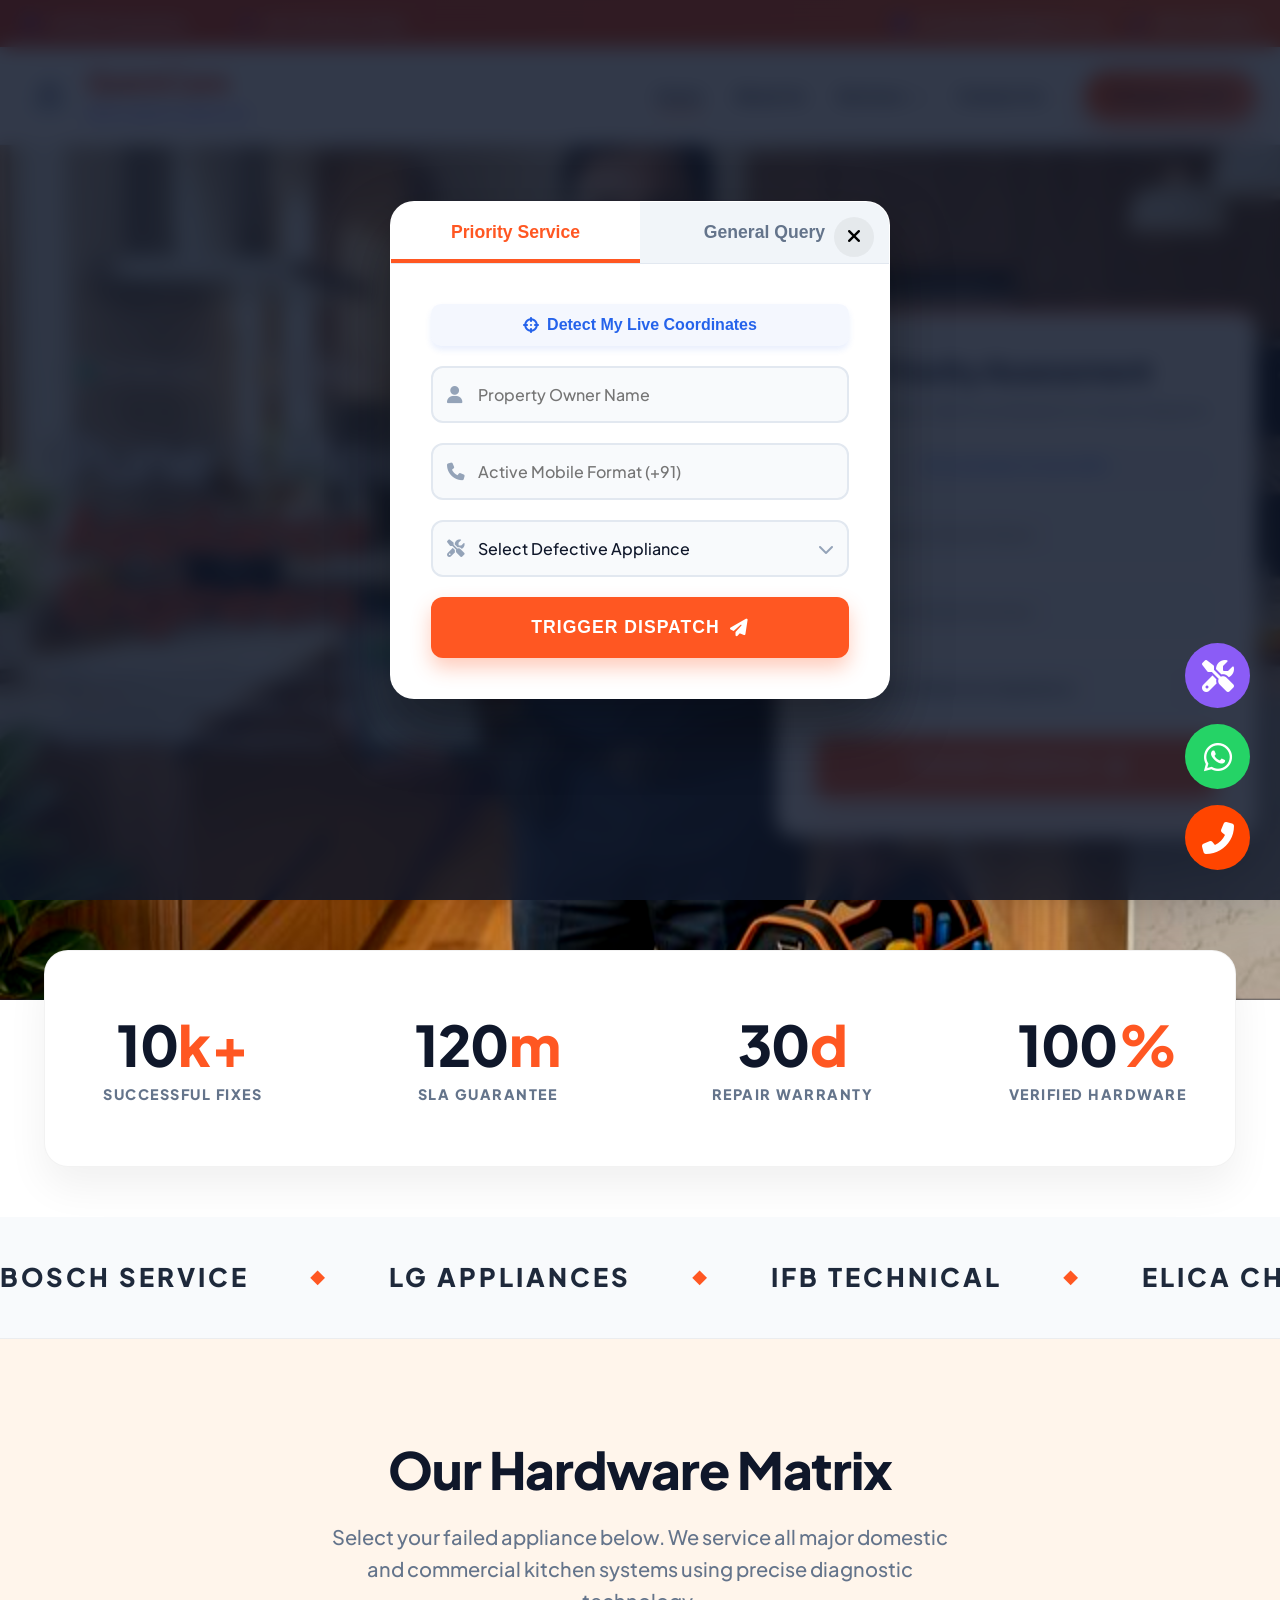
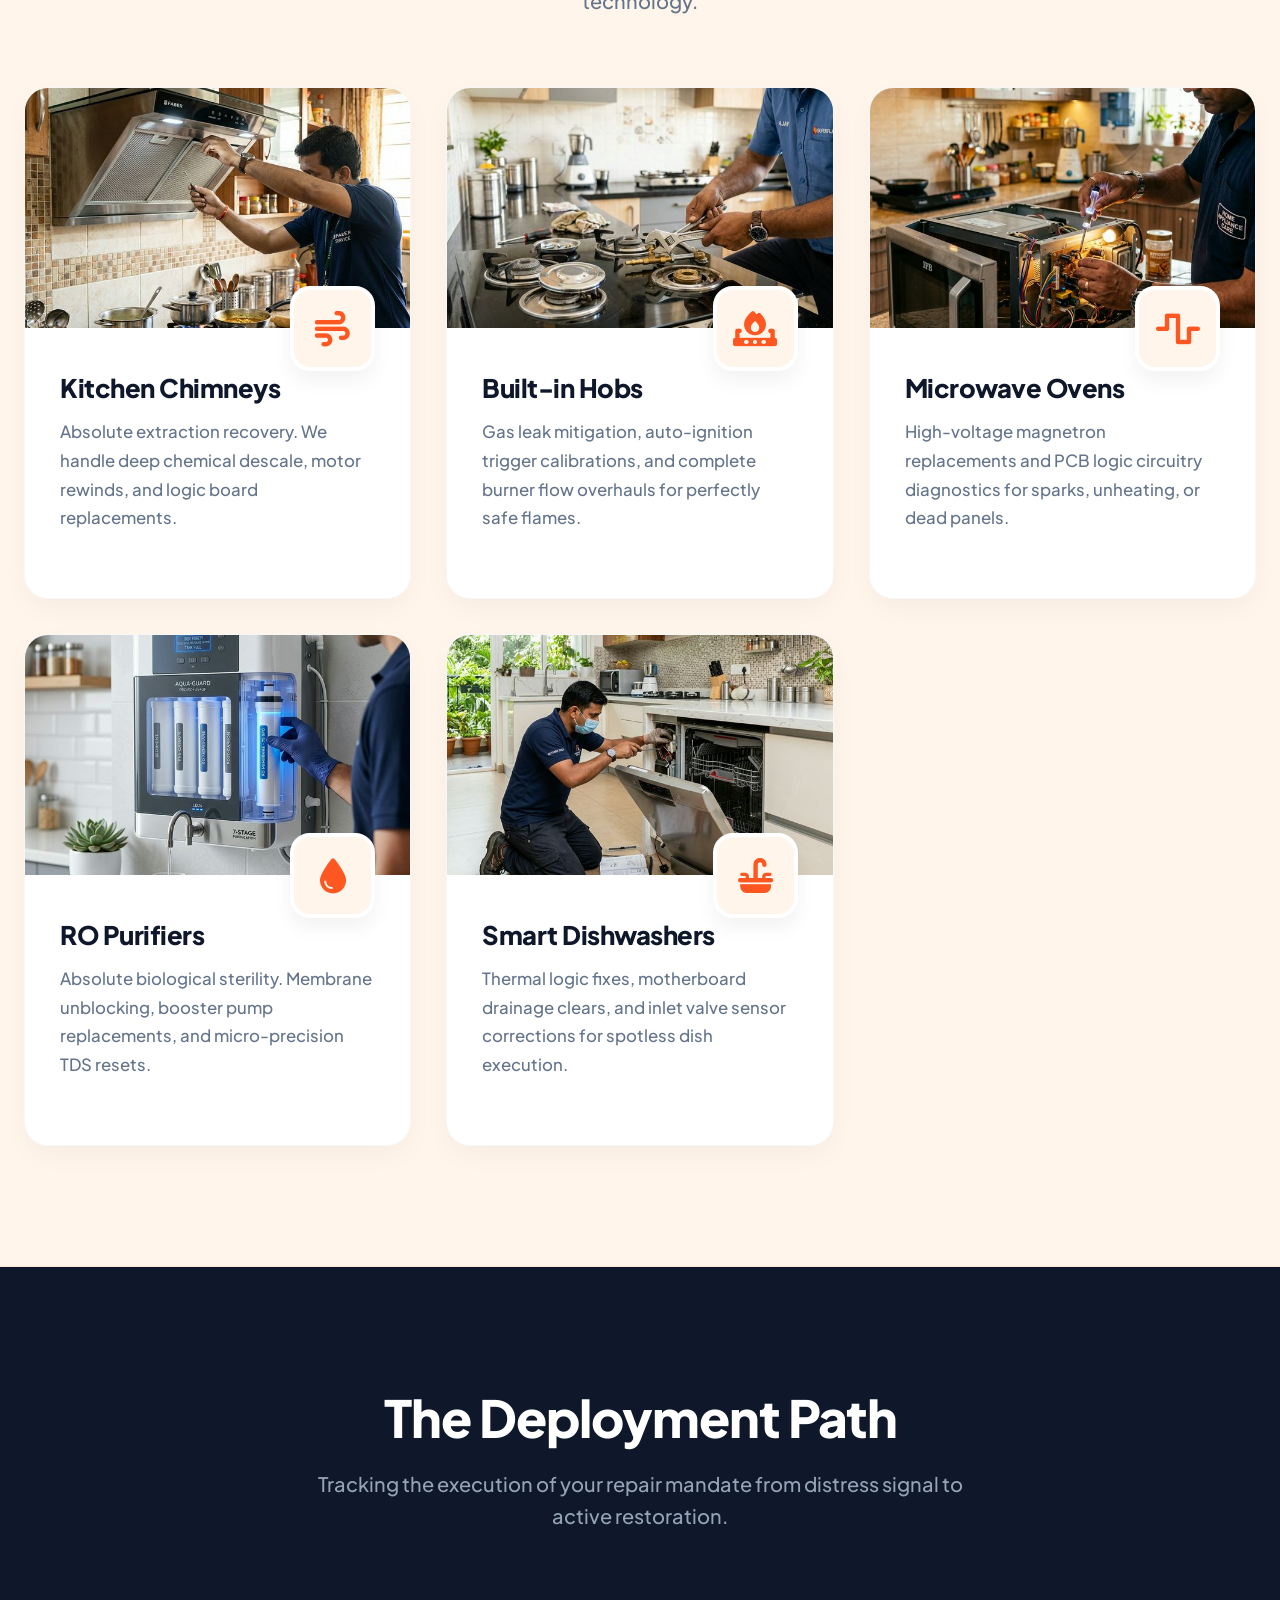
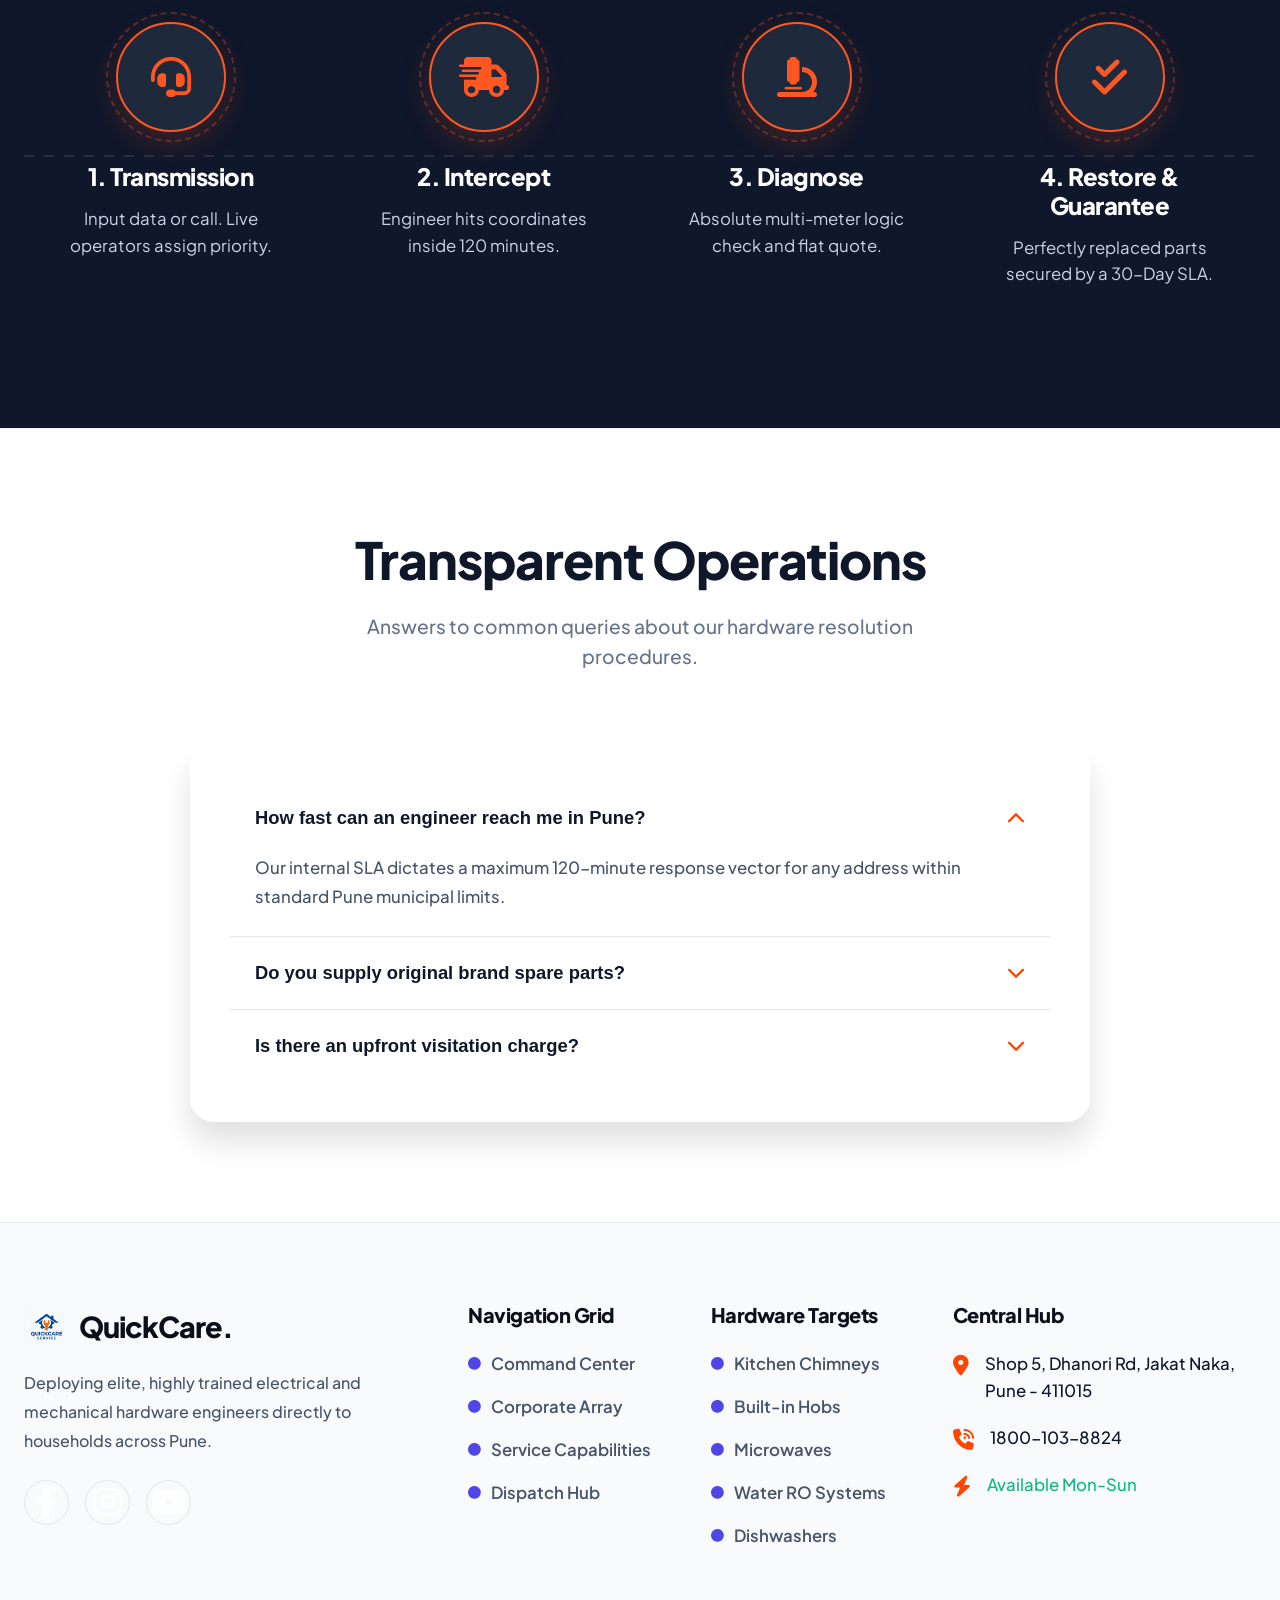
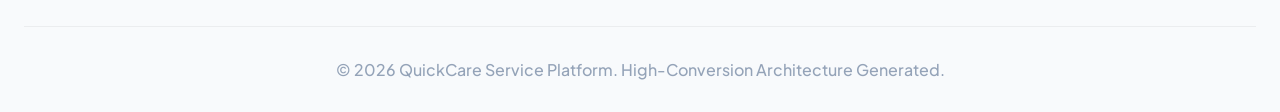
==== index.html @ afbf4390 "index updated cards" ====
<!DOCTYPE html>
<html lang="en">
<head>
    <meta charset="UTF-8">
    <meta name="viewport" content="width=device-width, initial-scale=1.0">
    <title>QuickCare Service | Elite Appliance Repair</title>
    
    <link href="https://cdnjs.cloudflare.com/ajax/libs/font-awesome/6.4.0/css/all.min.css" rel="stylesheet">
    <link href="https://unpkg.com/aos@2.3.1/dist/aos.css" rel="stylesheet">
    <link rel="stylesheet" href="https://cdn.jsdelivr.net/npm/swiper@11/swiper-bundle.min.css" />
    <link rel="stylesheet" href="style.css">
    
    <style>
        /* Extreme Pro Interactive Alternating Theme */
        :root { 
            --c-brand: #ff5722; 
            --c-brand-dark: #e64a19;
            --c-slate-900: #0f172a;
            --c-slate-800: #1e293b;
            --c-slate-100: #f1f5f9;
            --c-slate-50: #f8fafc;
            --c-warm-bg: #fff5eb; /* Peach/warm alternate background */
            --shadow-float: 0 25px 50px -12px rgba(0,0,0,0.15);
            --shadow-card: 0 10px 30px -5px rgba(0,0,0,0.05);
        }
        
        body { background: #FFF; color: var(--c-slate-800); overflow-x: hidden; }
        
        /* Modal Popup Styles */
        .modal-overlay { position: fixed; inset: 0; background: rgba(15, 23, 42, 0.85); backdrop-filter: blur(10px); z-index: 9999; display: flex; align-items: center; justify-content: center; opacity: 0; visibility: hidden; transition: 0.4s; }
        .modal-overlay.active { opacity: 1; visibility: visible; }
        .modal-box { background: #FFF; width: 90%; max-width: 500px; border-radius: 24px; position: relative; overflow: hidden; transform: translateY(40px) scale(0.95); transition: 0.4s cubic-bezier(0.16,1,0.3,1); box-shadow: 0 30px 60px rgba(0,0,0,0.4); border: 1px solid rgba(255,255,255,0.2); }
        .modal-overlay.active .modal-box { transform: translateY(0) scale(1); }
        .modal-close { position: absolute; top: 15px; right: 15px; background: rgba(0,0,0,0.05); border: none; width: 40px; height: 40px; border-radius: 50%; font-size: 1.2rem; cursor: pointer; transition: 0.3s; z-index: 10; }
        .modal-close:hover { background: #ef4444; color: #FFF; }
        .modal-tabs { display: flex; background: var(--c-slate-100); }
        .modal-tab { flex: 1; padding: 20px; text-align: center; border: none; background: transparent; font-weight: 800; color: #64748b; cursor: pointer; transition: 0.3s; }
        .modal-tab.active { background: #FFF; color: var(--c-brand); box-shadow: 0 -4px 0 var(--c-brand) inset; }
        .modal-body { padding: 40px; }
        .modal-panel { display: none; }
        .modal-panel.active { display: block; animation: fadeIn 0.4s; }
        @keyframes fadeIn { from { opacity: 0; transform:translateY(10px); } to { opacity: 1; transform:translateY(0); } }

        /* ADVANCED SPLIT HERO SLIDER */
        .hero-split-fullscreen { position: relative; height: 95vh; min-height: 750px; background: var(--c-slate-900); overflow: hidden; display: flex; align-items: center; }
        .hero-creative-swiper { position: absolute; inset: 0; width: 100%; height: 100%; z-index: 1; }
        
        /* Swiper Creative Overlay */
        .slide-bg { position: absolute; inset: 0; width: 100%; height: 100%; background-size: cover; background-position: center; filter: brightness(0.9) contrast(1.1); }
        .hero-creative-swiper::after { display: none; } /* Removed complete black layer gradient */
        
        /* Slide Content Container */
        .hero-slide-inner { position: absolute; top: 0; left: 0; right: 0; margin: 0 auto; padding: 0 20px; max-width: 1200px; width: 100%; height: 100%; z-index: 3; display: flex; align-items: center; }
        .slide-text-box { width: 50%; max-width: 650px; padding-right: 50px; }
        @media(max-width: 900px) { .slide-text-box { width: 100%; padding-right: 0; text-align: center; margin-bottom: 300px; } }
        
        .hero-badges { display: flex; flex-wrap: wrap; gap: 16px; margin-bottom: 30px; }
        @media(max-width: 900px) { .hero-badges { justify-content: center; } }
        .hero-badge { background: rgba(255,255,255,0.1); backdrop-filter: blur(10px); border: 1px solid rgba(255,255,255,0.2); padding: 8px 18px; border-radius: 30px; color: #FFF; font-weight: 700; font-size:0.9rem; display: flex; align-items: center; gap: 8px; }
        .hero-badge i { color: #10b981; }

        .slide-text-box h1 { font-size: clamp(3.2rem, 5vw, 4.8rem); color: #FFF; margin-bottom: 24px; line-height: 1.1; font-weight: 900; letter-spacing: -1px; text-shadow: 2px 2px 8px rgba(0,0,0,0.9), -1px -1px 8px rgba(0,0,0,0.6); }
        .slide-text-box h1 span { color: var(--c-brand); display: block; }
        .slide-text-box p { font-size: 1.25rem; color: #FFF; margin-bottom: 40px; line-height: 1.6; max-width: 550px; font-weight: 600; text-shadow: 1px 1px 5px rgba(0,0,0,0.9); }

        /* Swiper Navigation Customization */
        .swiper-button-next, .swiper-button-prev { color: #FFF !important; background: rgba(255,255,255,0.1); backdrop-filter: blur(5px); width: 60px !important; height: 60px !important; border-radius: 50%; border: 1px solid rgba(255,255,255,0.2); transition: 0.3s; }
        .swiper-button-next:hover, .swiper-button-prev:hover { background: var(--c-brand); transform: scale(1.1); }
        .swiper-button-next::after, .swiper-button-prev::after { font-size: 1.5rem !important; }
        .swiper-pagination-bullet { background: #FFF !important; opacity: 0.5; width: 12px; height: 12px; transition: 0.3s; }
        .swiper-pagination-bullet-active { opacity: 1; background: var(--c-brand) !important; width: 30px; border-radius: 6px; }

        /* Static Hero Form (Overlays the slider on the right) */
        .hero-static-layer { position: absolute; inset: 0; z-index: 10; pointer-events: none; display: flex; align-items: center; justify-content: flex-end; }
        .hero-form-col { width: 45%; max-width: 480px; pointer-events: auto; }
        @media(max-width: 900px) { .hero-static-layer { justify-content: center; align-items: flex-end; padding-bottom: 40px; } .hero-form-col { width: 90%; } }
        
        .hero-form-card { background: #FFF; padding: 40px; border-radius: 20px; box-shadow: 0 40px 80px rgba(0,0,0,0.5); border-top: 5px solid var(--c-brand); position: relative; }
        .hero-form-card h3 { font-size: 1.8rem; margin-bottom: 10px; text-align: center; color: var(--c-slate-900); font-weight: 900; }
        .hero-form-card p { text-align: center; color: #64748b; margin-bottom: 24px; font-weight: 600; font-size:0.95rem; }
        .form-group { margin-bottom: 20px; position: relative; }
        .form-icon { position: absolute; left: 16px; top: 50%; transform: translateY(-50%); color: #94a3b8; font-size: 1.1rem; }
        .form-control { width: 100%; padding: 16px 16px 16px 45px; border: 2px solid #e2e8f0; border-radius: 12px; font-family: inherit; font-size: 1rem; background: var(--c-slate-50); transition: 0.3s; font-weight: 500; color: var(--c-slate-900); }
        .form-control:focus { outline: none; border-color: var(--c-brand); background: #FFF; box-shadow: 0 0 0 4px rgba(255, 87, 34, 0.1); }
        
        .btn-massive { width: 100%; padding: 20px; font-size: 1.1rem; font-weight: 800; text-transform: uppercase; letter-spacing: 1px; border-radius: 12px; background: var(--c-brand); color: #FFF; border: none; cursor: pointer; transition: 0.3s; margin-top: 10px; display: flex; align-items: center; justify-content: center; gap: 10px; box-shadow: 0 10px 20px rgba(255,87,34,0.3); position:relative; overflow:hidden;}
        .btn-massive::after { content: ''; position: absolute; top: 0; left: -100%; width: 50%; height: 100%; background: linear-gradient(to right, rgba(255,255,255,0) 0%, rgba(255,255,255,0.3) 50%, rgba(255,255,255,0) 100%); transform: skewX(-25deg); animation: shine 3s infinite; }
        .btn-massive:hover { background: var(--c-brand-dark); transform: translateY(-3px); box-shadow: 0 15px 30px rgba(255,87,34,0.4); }

        /* Stats Overlay (White Background Alternate) */
        .stats-overlay { position: relative; padding: 60px 0; background: #FFF; margin: 0 20px; border-radius: 24px; top: -50px; z-index: 15; box-shadow: 0 20px 40px rgba(0,0,0,0.06); border: 1px solid rgba(0,0,0,0.05); }
        .stats-grid { display: grid; grid-template-columns: repeat(4, 1fr); gap: 30px; text-align: center; }
        .stat-box h4 { font-size: 3.5rem; font-weight: 900; margin-bottom: 5px; color: var(--c-slate-900); }
        .stat-box span { color: var(--c-brand); }
        .stat-box p { color: #64748b; font-weight: 800; text-transform: uppercase; letter-spacing: 1.5px; font-size: 0.9rem; }
        @media(max-width: 768px) { .stats-grid { grid-template-columns: 1fr 1fr; gap: 40px; } .stats-overlay { padding: 40px 0; } }

        /* Infinite Marquee (Light Slate Gray Alternate) */
        .brand-marquee { padding: 40px 0; background: var(--c-slate-50); border-bottom: 1px solid rgba(0,0,0,0.05); overflow: hidden; display: flex; white-space: nowrap; margin-bottom: 0px;}
        .marquee-track { display: flex; animation: scrollTrack 30s linear infinite; gap: 60px; align-items:center; }
        .marquee-item { font-size: 1.6rem; font-weight: 900; color: #1e293b; text-transform: uppercase; letter-spacing: 3px; }
        .marquee-item:nth-child(even) { color: var(--c-brand); font-size: 1.2rem; }
        @keyframes scrollTrack { 0% { transform: translateX(0); } 100% { transform: translateX(-50%); } }

        /* Bouncy Service Grid (Warm Peach Alternate Background) */
        .services-showcase { padding: 100px 0 120px; background: var(--c-warm-bg); position: relative; border-bottom: 1px solid rgba(255,87,34,0.1); }
        .section-header { text-align: center; margin-bottom: 70px; }
        .section-header h2 { font-size: clamp(2.5rem, 4vw, 3.8rem); font-weight: 900; color: var(--c-slate-900); margin-bottom: 20px; letter-spacing:-1px;}
        .section-header p { font-size: 1.25rem; color: #64748b; max-width: 650px; margin: 0 auto; line-height: 1.6; font-weight:500;}
        
        .svc-grid-modern { display: grid; grid-template-columns: repeat(auto-fit, minmax(320px, 1fr)); gap: 35px; }
        .svc-card-3d { background: #FFF; border-radius: 24px; box-shadow: var(--shadow-card); position: relative; transition: all 0.4s cubic-bezier(0.175, 0.885, 0.32, 1.275); text-decoration: none; color: inherit; display: flex; flex-direction: column; border: 1px solid rgba(0,0,0,0.03); overflow:hidden; }
        .svc-img-wrap { width: 100%; height: 240px; overflow: hidden; position: relative; }
        .svc-img { width: 100%; height: 100%; object-fit: cover; transition: 0.8s cubic-bezier(0.16, 1, 0.3, 1); }
        .svc-card-3d:hover .svc-img { transform: scale(1.08); }
        .svc-body-3d { padding: 45px 35px 35px; position: relative; flex-grow: 1; }
        .svc-card-3d::before { content:''; position:absolute; top:0; left:0; width:100%; height:100%; background: radial-gradient(circle at top right, rgba(255,87,34,0.06) 0%, transparent 60%); opacity:0; transition: 0.4s; }
        .svc-card-3d:hover { transform: translateY(-15px); box-shadow: var(--shadow-float); border-color: rgba(255,87,34,0.2); }
        .svc-card-3d:hover::before { opacity:1; }
        
        .svc-icon-3d { position: absolute; right: 35px; top: -42px; width: 85px; height: 85px; background: var(--c-warm-bg); border-radius: 20px; display: flex; align-items: center; justify-content: center; font-size: 2.2rem; color: var(--c-brand); transition: 0.4s cubic-bezier(0.175, 0.885, 0.32, 1.275); border: 4px solid #FFF; box-shadow: 0 10px 20px rgba(0,0,0,0.05); z-index: 5;}
        .svc-card-3d:hover .svc-icon-3d { transform: scale(1.15) rotate(10deg); background: var(--c-brand); color: #FFF; box-shadow: 0 15px 30px rgba(255,87,34,0.3); border-color:var(--c-brand);}
        
        .svc-title-3d { font-size: 1.6rem; font-weight: 900; color: var(--c-slate-900); margin-bottom: 15px; }
        .svc-desc-3d { color: #64748b; line-height: 1.7; font-size: 1.05rem; margin-bottom: 30px; font-weight:500;}
        .svc-arrow { position: absolute; bottom: 35px; right: 35px; width: 50px; height: 50px; border-radius: 50%; background: var(--c-slate-50); border:1px solid #e2e8f0; display: flex; align-items:center; justify-content:center; color: var(--c-slate-900); transition: 0.4s; opacity: 0; transform: translateX(-20px) scale(0.8); font-size: 1.2rem;}
        .svc-card-3d:hover .svc-arrow { opacity: 1; transform: translateX(0) scale(1); background: var(--c-slate-900); color: #FFF; border-color:var(--c-slate-900);}

        /* Motion Graphic Workflow (Deep High-Tech Dark Alternate Background) */
        .workflow-interactive { padding: 120px 0; background: var(--c-slate-900); position: relative; overflow:hidden;}
        .workflow-interactive .section-header h2 { color: #FFF; }
        .workflow-interactive .section-header p { color: #94a3b8; }
        
        .workflow-path { position: absolute; top: 50%; left: 0; width: 100%; height: 2px; background: repeating-linear-gradient(90deg, rgba(255,255,255,0.1) 0, rgba(255,255,255,0.1) 10px, transparent 10px, transparent 20px); z-index: 0; }
        
        .workflow-grid { display: grid; grid-template-columns: repeat(4, 1fr); gap: 20px; position: relative; z-index: 1; margin-top: 60px;}
        @media(max-width: 900px) { .workflow-grid { grid-template-columns: 1fr; gap: 50px; } .workflow-path { display:none; } }
        
        .step-card { text-align: center; background: transparent; position: relative; z-index: 2; padding: 20px; border-radius: 20px; transition: 0.4s; }
        .step-card:hover { background: rgba(255,255,255,0.03); transform: translateY(-10px); }
        .step-icon-wrap { width: 110px; height: 110px; background: var(--c-slate-800); border: 2px solid var(--c-brand); border-radius: 50%; margin: 0 auto 30px; display: flex; align-items: center; justify-content: center; font-size: 2.5rem; color: var(--c-brand); position: relative; box-shadow: 0 10px 30px rgba(255,87,34,0.2); transition: 0.4s; }
        .step-icon-wrap::after { content: ''; position: absolute; inset: -12px; border: 2px dashed rgba(255,87,34,0.3); border-radius: 50%; animation: spin 10s linear infinite; }
        .step-card:hover .step-icon-wrap { transform: scale(1.1); background: var(--c-brand); color: #FFF; box-shadow: 0 15px 40px rgba(255,87,34,0.4); }
        .step-title { font-size: 1.5rem; font-weight: 900; color: #FFF; margin-bottom: 15px; }
        .step-desc { color: #cbd5e1; font-size: 1.05rem; line-height: 1.6; }
        
        /* FAQ Accordion (Clean White Alternate Background) */
        .faq-section { background:#FFF; border-top: 1px solid rgba(0,0,0,0.05); }

    </style>
</head>
<body>

    <!-- Advanced Dual-Tab Modal -->
    <div id="queryModal" class="modal-overlay">
        <div class="modal-box">
            <button class="modal-close" onclick="document.getElementById('queryModal').classList.remove('active');"><i class="fas fa-times"></i></button>
            <div class="modal-tabs">
                <button class="modal-tab active" onclick="switchTab('tab1')">Priority Service</button>
                <button class="modal-tab" onclick="switchTab('tab2')">General Query</button>
            </div>
            <div class="modal-body">
                <div id="tab1" class="modal-panel active">
                    <button type="button" class="location-btn" onclick="detectLocation()" style="width:100%; border:none; background:rgba(37,99,235,0.05); color:#2563eb; padding:12px; border-radius:10px; font-weight:700; cursor:pointer; margin-bottom:20px; display:flex; align-items:center; justify-content:center; gap:8px; transition:0.3s; box-shadow:0 4px 6px rgba(37,99,235,0.1);">
                        <i class="fas fa-crosshairs"></i> <span id="locText">Detect My Live Coordinates</span>
                    </button>
                    <form onsubmit="event.preventDefault(); alert('Priority service request sent with GPS location!'); document.getElementById('queryModal').classList.remove('active');">
                        <div class="form-group">
                            <i class="fas fa-user form-icon"></i>
                            <input type="text" class="form-control" placeholder="Property Owner Name" required>
                        </div>
                        <div class="form-group">
                            <i class="fas fa-phone form-icon"></i>
                            <input type="tel" class="form-control" placeholder="Active Mobile Format (+91)" required>
                        </div>
                        <div class="form-group">
                            <i class="fas fa-tools form-icon"></i>
                            <select class="form-control" required style="padding-left: 45px; appearance:none;">
                                <option value="">Select Defective Appliance</option>
                                <option value="chimney">Kitchen Chimney</option>
                                <option value="stove">Built-in Hob / Stove</option>
                                <option value="microwave">Microwave Oven</option>
                                <option value="ro">RO Purifier</option>
                                <option value="dishwasher">Smart Dishwasher</option>
                            </select>
                            <i class="fas fa-chevron-down" style="position:absolute; right:15px; top:50%; transform:translateY(-50%); color:#94a3b8; pointer-events:none;"></i>
                        </div>
                        <input type="hidden" id="modalLat">
                        <input type="hidden" id="modalLong">
                        <button type="submit" class="btn-massive" style="border-radius:12px;">Trigger Dispatch <i class="fas fa-paper-plane"></i></button>
                    </form>
                </div>
                <div id="tab2" class="modal-panel">
                    <form onsubmit="event.preventDefault(); alert('Query submitted. Our team will contact you securely.'); document.getElementById('queryModal').classList.remove('active');">
                        <div class="form-group">
                            <i class="fas fa-user form-icon"></i>
                            <input type="text" class="form-control" placeholder="Your Name" required>
                        </div>
                        <div class="form-group">
                            <i class="fas fa-envelope form-icon"></i>
                            <input type="email" class="form-control" placeholder="Email Address" required>
                        </div>
                        <div class="form-group">
                            <textarea class="form-control" rows="4" style="padding-left:16px; border-radius:12px;" placeholder="What do you need help with?" required></textarea>
                        </div>
                        <button type="submit" class="btn-massive" style="border-radius:12px; background:#1e293b; box-shadow:0 10px 20px rgba(0,0,0,0.2);">Submit Query <i class="fas fa-arrow-right"></i></button>
                    </form>
                </div>
            </div>
        </div>
    </div>

    <!-- Top Info Bar -->
    <div class="top-bar">
        <div class="container">
            <div class="top-bar-left">
                <span><i class="fas fa-shield-alt"></i> Verified Operations</span>
                <span style="margin-left: 30px;"><i class="fas fa-bolt"></i> 120-Min SLA in Pune</span>
            </div>
            <div class="top-bar-right">
                <a href="mailto:divedipankaj9@gmail.com"><i class="fas fa-envelope"></i> divedipankaj9@gmail.com</a>
                <a href="tel:18001038824" style="color: #FFF;"><i class="fas fa-phone-alt"></i> 1800 103 8824</a>
            </div>
        </div>
    </div>

    <!-- Sticky Main Header -->
    <header class="main-header" id="mainHeader">
        <div class="container header-wrapper">
            <a href="index.html" class="logo">
                <img src="assets/logo_new_1774159155609.png" alt="QuickCare Service">
                <div class="logo-text">
                    <span class="logo-title">QuickCare</span>
                    <span class="logo-sub">Appliance Service</span>
                </div>
            </a>
            <nav class="nav-menu" id="navLinks">
                <a href="index.html" class="active">Home</a>
                <a href="about.html">About Us</a>
                <div class="dropdown">
                    <a href="services.html" class="dropbtn">Services <i class="fas fa-chevron-down" style="font-size: 0.8em; margin-left: 5px;"></i></a>
                    <div class="dropdown-content">
                        <a href="service-chimney.html">Kitchen Chimney</a>
                        <a href="service-hob.html">Built-in Hob</a>
                        <a href="service-microwave.html">Microwave Oven</a>
                        <a href="service-ro.html">RO Purifier</a>
                        <a href="service-dishwasher.html">Dishwashers</a>
                    </div>
                </div>
                <a href="contact.html">Contact Us</a>
                <a href="tel:18001038824" class="btn btn-primary" style="margin-left: 10px; padding: 12px 24px;">
                    <i class="fas fa-headset"></i> Support 24/7
                </a>
            </nav>
            <button class="mobile-btn" id="mobileToggle"><i class="fas fa-bars"></i></button>
        </div>
    </header>

    <!-- ADVANCED SPLIT-SCREEN CREATIVE SLIDER HERO -->
    <section class="hero-split-fullscreen">
        
        <!-- Interactive Background Slider -->
        <div class="swiper hero-creative-swiper">
            <div class="swiper-wrapper">
                
                <!-- Slide 1 -->
                <div class="swiper-slide">
                    <div class="slide-bg" data-swiper-parallax="30%" style="background-image: url('assets/hero_indian_1774159176459.png');"></div>
                    <div class="container hero-slide-inner">
                        <div class="slide-text-box" data-swiper-parallax="-300" >
                            <div class="hero-badges">
                                <span class="hero-badge"><i class="fas fa-check-circle"></i> ISO 9001:2015</span>
                                <span class="hero-badge"><i class="fas fa-star" style="color:#FBBF24;"></i> 4.9/5 Rating</span>
                            </div>
                            <h1>Pune's Most Elite <span>Appliance Engineers.</span></h1>
                            <p>We deploy heavily trained technicians directly to your doorstep in 120 minutes. Original OEM parts and absolute logic transparency.</p>
                        </div>
                    </div>
                </div>

                <!-- Slide 2 -->
                <div class="swiper-slide">
                    <div class="slide-bg" data-swiper-parallax="30%" style="background-image: url('assets/chimney_indian_1774159192970.png');"></div>
                    <div class="container hero-slide-inner">
                        <div class="slide-text-box" data-swiper-parallax="-300" >
                            <div class="hero-badges">
                                <span class="hero-badge"><i class="fas fa-shield-alt"></i> 30-Day SLA</span>
                            </div>
                            <h1>Advanced Hardware <span>Recovery System.</span></h1>
                            <p>We execute deep chemical descaling and heavy motor rewinding to brutally restore your appliances to factory suction states.</p>
                        </div>
                    </div>
                </div>

                <!-- Slide 3 -->
                <div class="swiper-slide">
                    <div class="slide-bg" data-swiper-parallax="30%" style="background-image: url('assets/microwave_indian_1774159242700.png');"></div>
                    <div class="container hero-slide-inner">
                        <div class="slide-text-box" data-swiper-parallax="-300" >
                            <div class="hero-badges">
                                <span class="hero-badge"><i class="fas fa-battery-full"></i> 100% Guaranteed</span>
                            </div>
                            <h1>Circuit Logic <span>Diagnostics.</span></h1>
                            <p>Specialists in handling high-voltage PCB board restoration and magnetron replacements for microwave and modern water purifiers.</p>
                        </div>
                    </div>
                </div>

            </div>
            
            <!-- Swiper Controls -->
            <div class="swiper-pagination"></div>
            <div class="swiper-button-next"></div>
            <div class="swiper-button-prev"></div>
        </div>

        <!-- Static Booking Form Component -->
        <div class="container hero-static-layer">
            <div class="hero-form-col" data-aos="fade-left" data-aos-duration="1200" data-aos-delay="400">
                <div class="hero-form-card">
                    <h3>Priority Assessment</h3>
                    <p>Cut the queue. Send coordinates for instant dispatch.</p>
                    <form onsubmit="event.preventDefault(); alert('Priority service request sent with GPS location!');">
                        <button type="button" onclick="detectLocation()" style="width:100%; border:none; background:rgba(37,99,235,0.05); color:#2563eb; padding:12px; border-radius:10px; font-weight:700; cursor:pointer; margin-bottom:20px; display:flex; align-items:center; justify-content:center; gap:8px; transition:0.3s; box-shadow:0 4px 6px rgba(37,99,235,0.1);">
                            <i class="fas fa-crosshairs"></i> <span id="locText">Auto-Detect Current GPS</span>
                        </button>
                        <div class="form-group">
                            <i class="fas fa-user form-icon"></i>
                            <input type="text" class="form-control" placeholder="Property Owner Name" required>
                        </div>
                        <div class="form-group">
                            <i class="fas fa-phone form-icon"></i>
                            <input type="tel" class="form-control" placeholder="Active Mobile Number" required>
                        </div>
                        <div class="form-group">
                            <i class="fas fa-tools form-icon"></i>
                            <select class="form-control" style="appearance:none;" required>
                                <option value="">Select Defective Appliance</option>
                                <option value="chimney">Kitchen Chimney</option>
                                <option value="hob">Built-in Hob</option>
                                <option value="microwave">Microwave Oven</option>
                                <option value="ro">RO Purifier</option>
                                <option value="dishwasher">Smart Dishwasher</option>
                            </select>
                            <i class="fas fa-chevron-down" style="position:absolute; right:15px; top:50%; transform:translateY(-50%); color:#94a3b8; pointer-events:none;"></i>
                        </div>
                        <button type="submit" class="btn-massive" style="box-shadow:0 15px 30px rgba(255,87,34,0.3);">Trigger Dispatch <i class="fas fa-paper-plane"></i></button>
                    </form>
                </div>
            </div>
        </div>
    </section>

    <!-- 1. Stats Overlay Panel (White BG Alternate) -->
    <div class="container">
        <div class="stats-overlay" data-aos="fade-up">
            <div class="stats-grid">
                <div class="stat-box"><h4>10<span>k+</span></h4><p>Successful Fixes</p></div>
                <div class="stat-box"><h4>120<span>m</span></h4><p>SLA Guarantee</p></div>
                <div class="stat-box"><h4>30<span>d</span></h4><p>Repair Warranty</p></div>
                <div class="stat-box"><h4>100<span>%</span></h4><p>Verified Hardware</p></div>
            </div>
        </div>
    </div>

    <!-- 2. Infinite Scroll Brand Logos (Light Gray Alternate) -->
    <div class="brand-marquee">
        <div class="marquee-track">
            <div class="marquee-item">Bosch Service</div><div class="marquee-item">◆</div>
            <div class="marquee-item">LG Appliances</div><div class="marquee-item">◆</div>
            <div class="marquee-item">IFB Technical</div><div class="marquee-item">◆</div>
            <div class="marquee-item">Elica Chimneys</div><div class="marquee-item">◆</div>
            <div class="marquee-item">Faber Hobs</div><div class="marquee-item">◆</div>
            <div class="marquee-item">Samsung Connect</div><div class="marquee-item">◆</div>
            <div class="marquee-item">Whirlpool Care</div><div class="marquee-item">◆</div>
            <!-- Repeat for seamless loop -->
            <div class="marquee-item">Bosch Service</div><div class="marquee-item">◆</div>
            <div class="marquee-item">LG Appliances</div><div class="marquee-item">◆</div>
            <div class="marquee-item">IFB Technical</div><div class="marquee-item">◆</div>
            <div class="marquee-item">Elica Chimneys</div><div class="marquee-item">◆</div>
        </div>
    </div>

    <!-- 3. Hardware Matrix Service Grid (Warm Peach Alternate) -->
    <section class="services-showcase">
        <div class="container">
            <div class="section-header" data-aos="fade-up">
                <h2>Our Hardware Matrix</h2>
                <p>Select your failed appliance below. We service all major domestic and commercial kitchen systems using precise diagnostic technology.</p>
            </div>

            <div class="svc-grid-modern">
                <!-- Chimney -->
                <a href="service-chimney.html" class="svc-card-3d" data-aos="zoom-in" data-aos-delay="0">
                    <div class="svc-img-wrap"><img src="assets/chimney_indian_1774159192970.png" class="svc-img" alt="Kitchen Chimney Repair"></div>
                    <div class="svc-body-3d">
                        <div class="svc-icon-3d"><i class="fas fa-wind"></i></div>
                    <h3 class="svc-title-3d">Kitchen Chimneys</h3>
                    <p class="svc-desc-3d">Absolute extraction recovery. We handle deep chemical descale, motor rewinds, and logic board replacements.</p>
                    <div class="svc-arrow"><i class="fas fa-arrow-right"></i></div>
                </div>
                </a>

                <!-- Hobs -->
                <a href="service-hob.html" class="svc-card-3d" data-aos="zoom-in" data-aos-delay="100">
                    <div class="svc-img-wrap"><img src="assets/stove_indian_1774159214973.png" class="svc-img" alt="Hob Repair"></div>
                    <div class="svc-body-3d">
                        <div class="svc-icon-3d"><i class="fas fa-fire-burner"></i></div>
                    <h3 class="svc-title-3d">Built-in Hobs</h3>
                    <p class="svc-desc-3d">Gas leak mitigation, auto-ignition trigger calibrations, and complete burner flow overhauls for perfectly safe flames.</p>
                    <div class="svc-arrow"><i class="fas fa-arrow-right"></i></div>
                </div>
                </a>

                <!-- Microwave -->
                <a href="service-microwave.html" class="svc-card-3d" data-aos="zoom-in" data-aos-delay="200">
                    <div class="svc-img-wrap"><img src="assets/microwave_indian_1774159242700.png" class="svc-img" alt="Microwave Repair"></div>
                    <div class="svc-body-3d">
                        <div class="svc-icon-3d"><i class="fas fa-wave-square"></i></div>
                    <h3 class="svc-title-3d">Microwave Ovens</h3>
                    <p class="svc-desc-3d">High-voltage magnetron replacements and PCB logic circuitry diagnostics for sparks, unheating, or dead panels.</p>
                    <div class="svc-arrow"><i class="fas fa-arrow-right"></i></div>
                </div>
                </a>

                <!-- RO -->
                <a href="service-ro.html" class="svc-card-3d" data-aos="zoom-in" data-aos-delay="300">
                    <div class="svc-img-wrap"><img src="assets/ro_indian_1774159259432.png" class="svc-img" alt="RO Repair"></div>
                    <div class="svc-body-3d">
                        <div class="svc-icon-3d"><i class="fas fa-tint"></i></div>
                    <h3 class="svc-title-3d">RO Purifiers</h3>
                    <p class="svc-desc-3d">Absolute biological sterility. Membrane unblocking, booster pump replacements, and micro-precision TDS resets.</p>
                    <div class="svc-arrow"><i class="fas fa-arrow-right"></i></div>
                </div>
                </a>

                <!-- Dishwasher -->
                <a href="service-dishwasher.html" class="svc-card-3d" data-aos="zoom-in" data-aos-delay="400">
                    <div class="svc-img-wrap"><img src="assets/dishwasher_indian_1774159277516.png" class="svc-img" alt="Dishwasher Repair"></div>
                    <div class="svc-body-3d">
                        <div class="svc-icon-3d"><i class="fas fa-sink"></i></div>
                    <h3 class="svc-title-3d">Smart Dishwashers</h3>
                    <p class="svc-desc-3d">Thermal logic fixes, motherboard drainage clears, and inlet valve sensor corrections for spotless dish execution.</p>
                    <div class="svc-arrow"><i class="fas fa-arrow-right"></i></div>
                </div>
                </a>
            </div>
        </div>
    </section>

    <!-- 4. Deployment Path (Deep Dark Alternate) -->
    <section class="workflow-interactive">
        <div class="container">
            <div class="section-header" data-aos="fade-up">
                <h2>The Deployment Path</h2>
                <p>Tracking the execution of your repair mandate from distress signal to active restoration.</p>
            </div>

            <div class="workflow-grid">
                <div class="workflow-path"></div>
                
                <div class="step-card" data-aos="fade-up" data-aos-delay="0">
                    <div class="step-icon-wrap"><i class="fas fa-headset"></i></div>
                    <h3 class="step-title">1. Transmission</h3>
                    <p class="step-desc">Input data or call. Live operators assign priority.</p>
                </div>
                
                <div class="step-card" data-aos="fade-up" data-aos-delay="150">
                    <div class="step-icon-wrap"><i class="fas fa-truck-fast"></i></div>
                    <h3 class="step-title">2. Intercept</h3>
                    <p class="step-desc">Engineer hits coordinates inside 120 minutes.</p>
                </div>
                
                <div class="step-card" data-aos="fade-up" data-aos-delay="300">
                    <div class="step-icon-wrap"><i class="fas fa-microscope"></i></div>
                    <h3 class="step-title">3. Diagnose</h3>
                    <p class="step-desc">Absolute multi-meter logic check and flat quote.</p>
                </div>
                
                <div class="step-card" data-aos="fade-up" data-aos-delay="450">
                    <div class="step-icon-wrap"><i class="fas fa-check-double"></i></div>
                    <h3 class="step-title">4. Restore & Guarantee</h3>
                    <p class="step-desc">Perfectly replaced parts secured by a 30-Day SLA.</p>
                </div>
            </div>
        </div>
    </section>

    <!-- 5. FAQ Accordion (Clean White Alternate bg is inside .faq-section) -->
    <section class="section-padding faq-section">
        <div class="container">
            <div class="section-header" data-aos="fade-up">
                <h2 style="font-weight:900;">Transparent Operations</h2>
                <p style="font-size:1.2rem; color:#64748b; font-weight:500;">Answers to common queries about our hardware resolution procedures.</p>
            </div>
            
            <div class="faq-container" data-aos="zoom-in" style="max-width: 900px; margin: 0 auto;">
                <div class="faq-item active">
                    <button class="faq-question" style="font-size:1.15rem; padding: 25px; font-weight:800;"><span>How fast can an engineer reach me in Pune?</span> <i class="fas fa-chevron-down faq-icon"></i></button>
                    <div class="faq-answer" style="max-height: 200px;">
                        <div class="faq-answer-content" style="padding:0 25px 25px; font-size:1.05rem; font-weight:500; color:#475569;">Our internal SLA dictates a maximum 120-minute response vector for any address within standard Pune municipal limits.</div>
                    </div>
                </div>
                <div class="faq-item">
                    <button class="faq-question" style="font-size:1.15rem; padding: 25px; font-weight:800;"><span>Do you supply original brand spare parts?</span> <i class="fas fa-chevron-down faq-icon"></i></button>
                    <div class="faq-answer">
                        <div class="faq-answer-content" style="padding:0 25px 25px; font-size:1.05rem; font-weight:500; color:#475569;">Absolutely. We only utilize Tier-1, OEM-certified hardware blocks for any major appliance replacements like magnetrons or hob valves.</div>
                    </div>
                </div>
                <div class="faq-item">
                    <button class="faq-question" style="font-size:1.15rem; padding: 25px; font-weight:800;"><span>Is there an upfront visitation charge?</span> <i class="fas fa-chevron-down faq-icon"></i></button>
                    <div class="faq-answer">
                        <div class="faq-answer-content" style="padding:0 25px 25px; font-size:1.05rem; font-weight:500; color:#475569;">Yes, a highly affordable, standard diagnostic fee is applied for the engineer's deployment. This covers their highly technical assessment.</div>
                    </div>
                </div>
            </div>
        </div>
    </section>

    <!-- Floating Action Buttons -->
    <div class="fab-container">
        <a onclick="document.getElementById('queryModal').classList.add('active');" class="fab fab-query" style="background:#8B5CF6; cursor:pointer;" title="Priority Booking"><i class="fas fa-tools"></i></a>
        <a href="https://wa.me/917756996498" target="_blank" class="fab fab-wa"><i class="fab fa-whatsapp"></i></a>
        <a href="tel:18001038824" class="fab fab-call"><i class="fas fa-phone-alt"></i></a>
    </div>

    <!-- Professional Footer -->
    <footer class="footer">
        <div class="container">
            <div class="footer-grid">
                <div class="footer-col-1">
                    <div class="footer-logo">
                        <img src="assets/logo_new_1774159155609.png" alt="QuickCare Service">
                        <span>QuickCare.</span>
                    </div>
                    <p class="footer-desc">Deploying elite, highly trained electrical and mechanical hardware engineers directly to households across Pune.</p>
                    <div class="f-socials">
                        <a href="#"><i class="fab fa-facebook-f"></i></a>
                        <a href="#"><i class="fab fa-instagram"></i></a>
                        <a href="#"><i class="fab fa-youtube"></i></a>
                    </div>
                </div>
                
                <div>
                    <h4 class="footer-title">Navigation Grid</h4>
                    <ul class="footer-links">
                        <li><a href="index.html"><i class="fas fa-circle"></i> Command Center</a></li>
                        <li><a href="about.html"><i class="fas fa-circle"></i> Corporate Array</a></li>
                        <li><a href="services.html"><i class="fas fa-circle"></i> Service Capabilities</a></li>
                        <li><a href="contact.html"><i class="fas fa-circle"></i> Dispatch Hub</a></li>
                    </ul>
                </div>

                <div>
                    <h4 class="footer-title">Hardware Targets</h4>
                    <ul class="footer-links">
                        <li><a href="service-chimney.html"><i class="fas fa-circle"></i> Kitchen Chimneys</a></li>
                        <li><a href="service-hob.html"><i class="fas fa-circle"></i> Built-in Hobs</a></li>
                        <li><a href="service-microwave.html"><i class="fas fa-circle"></i> Microwaves</a></li>
                        <li><a href="service-ro.html"><i class="fas fa-circle"></i> Water RO Systems</a></li>
                        <li><a href="service-dishwasher.html"><i class="fas fa-circle"></i> Dishwashers</a></li>
                    </ul>
                </div>

                <div>
                    <h4 class="footer-title">Central Hub</h4>
                    <ul class="footer-contact">
                        <li><i class="fas fa-map-marker-alt"></i> <span>Shop 5, Dhanori Rd, Jakat Naka, Pune - 411015</span></li>
                        <li><i class="fas fa-phone-volume"></i> <span>1800-103-8824</span></li>
                        <li><i class="fas fa-bolt"></i> <span style="color:var(--success);">Available Mon-Sun</span></li>
                    </ul>
                </div>
            </div>
            
            <div class="footer-bottom">
                <p>&copy; 2026 QuickCare Service Platform. High-Conversion Architecture Generated.</p>
            </div>
        </div>
    </footer>

    <!-- Scripts -->
    <script src="https://unpkg.com/aos@2.3.1/dist/aos.js"></script>
    <script src="https://cdn.jsdelivr.net/npm/swiper@11/swiper-bundle.min.js"></script>
    <script src="main.js"></script>
    <script>
        document.addEventListener('DOMContentLoaded', function() {
            AOS.init({ duration: 800, once: true, offset: 50 });
            
            // Re-initialize Swiper specifically for Creative Parallax Effect
            if(typeof Swiper !== 'undefined') {
                new Swiper('.hero-creative-swiper', {
                    loop: true,
                    speed: 1200,
                    parallax: true,
                    autoplay: { delay: 5000, disableOnInteraction: false },
                    pagination: { el: '.swiper-pagination', clickable: true },
                    navigation: { nextEl: '.swiper-button-next', prevEl: '.swiper-button-prev' },
                    effect: 'creative',
                    creativeEffect: {
                        prev: { shadow: true, translate: ['-20%', 0, -1] },
                        next: { translate: ['100%', 0, 0] }
                    }
                });
            }

            // Tabs Logic
            window.switchTab = function(tabId) {
                document.querySelectorAll('.modal-tab').forEach(t => t.classList.remove('active'));
                document.querySelectorAll('.modal-panel').forEach(p => p.classList.remove('active'));
                event.target.classList.add('active');
                document.getElementById(tabId).classList.add('active');
            }
        });
    </script>
</body>
</html>
---- style.css ----
@import url('https://fonts.googleapis.com/css2?family=Plus+Jakarta+Sans:wght@400;500;600;700;800&display=swap');

:root {
    --primary: #FF4500; /* Vibrant Deep Orange / Coral */
    --primary-light: #FF7043;
    --primary-dark: #DD2C00;
    --secondary: #4F46E5; /* Deep Indigo for amazing contrast */
    --secondary-hover: #4338CA;
    --success: #10B981;
    --accent: #8B5CF6; /* Purple for gradients */
    
    --bg-main: #FFFFFF;
    --bg-light: #FFF7F5; /* Very subtle warm beige */
    --bg-dark: #0B0F19; /* Deep tech dark */
    
    --text-dark: #0F172A;
    --text-body: #475569;
    --text-light: #94A3B8;
    
    --border: #E2E8F0;
    
    --shadow-sm: 0 1px 3px rgba(0,0,0,0.05);
    --shadow-md: 0 8px 15px rgba(0,0,0,0.08);
    --shadow-lg: 0 20px 30px rgba(0,0,0,0.12);
    --shadow-xl: 0 30px 60px rgba(0, 0, 0, 0.20);
    --shadow-glow: 0 10px 30px rgba(255, 69, 0, 0.45);
    --shadow-glow-purple: 0 10px 30px rgba(139, 92, 246, 0.45);
    --shadow-glow-green: 0 10px 30px rgba(37, 211, 102, 0.45);
    
    --radius-sm: 8px;
    --radius-md: 16px;
    --radius-lg: 24px;
    --radius-full: 9999px;
    
    --transition: all 0.4s cubic-bezier(0.4, 0, 0.2, 1);
}

* { margin: 0; padding: 0; box-sizing: border-box; }
html { scroll-behavior: smooth; }
body { font-family: 'Plus Jakarta Sans', sans-serif; color: var(--text-body); background: var(--bg-main); line-height: 1.6; overflow-x: hidden; }
h1, h2, h3, h4, h5, h6 { color: var(--text-dark); font-weight: 800; line-height: 1.2; letter-spacing: -0.5px; }
a { text-decoration: none; color: inherit; transition: var(--transition); }
ul { list-style: none; }
img { max-width: 100%; display: block; height: auto; }

.container { width: 100%; max-width: 1320px; margin: 0 auto; padding: 0 24px; }
.section-padding { padding: 100px 0; }
.bg-light { background-color: var(--bg-light); }
.bg-dark { background-color: var(--bg-dark); }

/* Advanced Animations */
/* Advanced Animations */
@keyframes float { 0% { transform: translateY(0px); } 50% { transform: translateY(-15px); } 100% { transform: translateY(0px); } }
@keyframes pulseGlowOrange { 0% { box-shadow: 0 0 0 0 rgba(255, 69, 0, 0.6); } 70% { box-shadow: 0 0 0 20px rgba(255, 69, 0, 0); } 100% { box-shadow: 0 0 0 0 rgba(255, 69, 0, 0); } }
@keyframes pulseGlowGreen { 0% { box-shadow: 0 0 0 0 rgba(37, 211, 102, 0.6); } 70% { box-shadow: 0 0 0 20px rgba(37, 211, 102, 0); } 100% { box-shadow: 0 0 0 0 rgba(37, 211, 102, 0); } }
@keyframes pulseGlowPurple { 0% { box-shadow: 0 0 0 0 rgba(139, 92, 246, 0.6); } 70% { box-shadow: 0 0 0 20px rgba(139, 92, 246, 0); } 100% { box-shadow: 0 0 0 0 rgba(139, 92, 246, 0); } }
@keyframes shine { 100% { left: 125%; } }

/* Buttons */
.btn { display: inline-flex; align-items: center; justify-content: center; gap: 10px; padding: 16px 32px; font-weight: 700; font-size: 1.05rem; border-radius: var(--radius-full); border: none; cursor: pointer; transition: var(--transition); position: relative; overflow: hidden; z-index: 1; }
.btn::after { content: ''; position: absolute; top: 0; left: -100%; width: 50%; height: 100%; background: linear-gradient(to right, rgba(255,255,255,0) 0%, rgba(255,255,255,0.3) 50%, rgba(255,255,255,0) 100%); transform: skewX(-25deg); z-index: -1; animation: shine 3s infinite; }
.btn-primary { background: linear-gradient(135deg, var(--primary) 0%, var(--primary-light) 100%); color: #FFF; box-shadow: var(--shadow-glow); }
.btn-primary:hover { transform: translateY(-3px); box-shadow: 0 15px 35px rgba(255, 69, 0, 0.5); color: #FFF !important; }
.btn-secondary { background: linear-gradient(135deg, var(--secondary) 0%, var(--accent) 100%); color: #FFF; animation: pulseGlowPurple 2s infinite; }
.btn-secondary:hover { transform: translateY(-3px); }
.btn-white { background: #FFF; color: var(--primary); box-shadow: var(--shadow-md); }
.btn-white:hover { background: var(--bg-light); transform: translateY(-3px); }

/* Header & Top Bar */
.top-bar { background: linear-gradient(90deg, var(--primary-dark) 0%, var(--primary) 100%); color: #FFF; padding: 12px 0; font-size: 0.9rem; font-weight: 600; }
.top-bar .container { display: flex; justify-content: space-between; align-items: center; }
.top-bar-left, .top-bar-right { display: flex; align-items: center; gap: 24px; }
.top-bar i { color: var(--secondary); margin-right: 8px; }

.main-header { left: 0; width: 100%; z-index: 1000; padding: 20px 0; background: #FFF; box-shadow: var(--shadow-sm); transition: var(--transition); border-bottom: 1px solid var(--border); }
.main-header.sticky { position: fixed; top: 0; padding: 15px 0; box-shadow: var(--shadow-lg); animation: slideDown 0.5s ease; }
@keyframes slideDown { from { transform: translateY(-100%); } to { transform: translateY(0); } }
.header-wrapper { display: flex; justify-content: space-between; align-items: center; }
.logo { display: flex; align-items: center; gap: 12px; }
.logo img { height: 50px; mix-blend-mode: multiply; }
.logo-title { font-size: 1.8rem; font-weight: 800; color: var(--primary-dark); letter-spacing: -1px; line-height: 1; }
.logo-sub { font-size: 0.8rem; color: var(--secondary); font-weight: 800; text-transform: uppercase; letter-spacing: 2px; margin-top: 4px; display: block; }
.nav-menu { display: flex; align-items: center; gap: 32px; }
.nav-menu a { font-weight: 700; color: var(--text-dark); font-size: 1rem; position: relative; display: inline-block; }
.nav-menu > a::after { content: ''; position: absolute; bottom: -5px; left: 0; width: 0%; height: 2px; background: var(--primary); transition: var(--transition); }
.nav-menu > a:hover::after, .nav-menu > a.active::after { width: 100%; }
.nav-menu a:hover { color: var(--primary); }

/* Dropdown */
.dropdown { position: relative; display: inline-block; }
.dropbtn { cursor: pointer; padding: 10px 0; border: none; background: transparent; font-weight: 700; color: var(--text-dark); font-size: 1rem; transition: var(--transition); font-family: inherit; }
.dropdown-content { visibility: hidden; opacity: 0; position: absolute; background-color: #FFF; min-width: 240px; box-shadow: var(--shadow-xl); z-index: 1001; border-radius: var(--radius-md); overflow: hidden; top: 120%; left: 0; padding: 10px 0; border: 1px solid var(--border); transition: all 0.3s cubic-bezier(0.16, 1, 0.3, 1); transform: translateY(15px); }
.dropdown:hover .dropdown-content { visibility: visible; opacity: 1; transform: translateY(0); }
.dropdown-content a { color: var(--text-dark); padding: 14px 24px; text-decoration: none; display: block; font-size: 0.95rem; font-weight: 600; transition: var(--transition); }
/* Premium Animated Diagonal Page Banner */
.page-banner { padding: 160px 0 120px; background: linear-gradient(135deg, #0f172a 0%, #1e1b4b 100%); text-align: center; color: #FFF; position: relative; margin-bottom: 20px; clip-path: polygon(0 0, 100% 0, 100% 88%, 0 100%); overflow: hidden; border: none; }
.page-banner::before { content: ''; position: absolute; inset: 0; background-image: radial-gradient(rgba(255, 69, 0, 0.2) 2px, transparent 2px), radial-gradient(rgba(255, 69, 0, 0.2) 2px, transparent 2px); background-size: 40px 40px; background-position: 0 0, 20px 20px; opacity: 0.8; z-index: 1; }
.page-banner::after { content: ''; position: absolute; top: -30%; left: 10%; width: 500px; height: 500px; background: radial-gradient(circle, rgba(255, 69, 0, 0.15) 0%, transparent 60%); border-radius: 50%; z-index: 0; animation: pulseBlob 8s infinite alternate ease-in-out; }
.banner-blob-2 { position: absolute; bottom: -30%; right: 10%; width: 400px; height: 400px; background: radial-gradient(circle, rgba(79, 70, 229, 0.15) 0%, transparent 60%); border-radius: 50%; z-index: 0; animation: pulseBlob 10s infinite alternate-reverse ease-in-out; }
@keyframes pulseBlob { 0% { transform: scale(1) translate(0, 0); } 100% { transform: scale(1.15) translate(20px, -30px); } }
.banner-tag { display: inline-flex; align-items: center; gap: 8px; padding: 6px 18px; background: rgba(255, 255, 255, 0.1); color: #FFF; border-radius: 30px; font-weight: 700; font-size: 0.9rem; margin-bottom: 20px; border: 1px solid rgba(255, 255, 255, 0.2); backdrop-filter: blur(5px); box-shadow: var(--shadow-sm); position: relative; z-index: 2; }
.banner-tag i { font-size: 0.8rem; color: var(--secondary); }
.page-banner h1 { font-size: clamp(3rem, 6vw, 4.5rem); font-weight: 900; letter-spacing: -1.5px; margin-bottom: 16px; color: #FFF; position: relative; z-index: 2; }
.page-banner p { font-size: 1.2rem; color: rgba(255,255,255,0.85); max-width: 650px; margin: 0 auto; line-height: 1.6; font-weight: 500; position: relative; z-index: 2; }

/* Dynamic Hero Section (Intersecting Elements) */
.hero { position: relative; padding: 100px 0 180px; background: var(--bg-dark); overflow: hidden; display: flex; align-items: center; }
.hero-bg-slider { position: absolute; inset: 0; z-index: 0; }
.hero-bg-slider .swiper-slide img { width: 100%; height: 100%; object-fit: cover; filter: brightness(0.4) saturate(1.2); }
.hero-bg-slider::after { content: ''; position: absolute; inset: 0; background: linear-gradient(90deg, rgba(15,23,42,0.9) 0%, rgba(15,23,42,0.4) 100%); z-index: 1; pointer-events: none; }

.hero-wrapper { position: relative; z-index: 2; display: grid; grid-template-columns: 1.2fr 1fr; gap: 50px; align-items: center; }
.hero-content h1 { font-size: clamp(3rem, 5vw, 4.5rem); color: #FFF; margin-bottom: 24px; line-height: 1.1; }
.hero-content h1 span { color: var(--secondary); display: block; }
.hero-content p { font-size: 1.25rem; color: var(--text-light); margin-bottom: 40px; }
.hero-badges { display: flex; flex-wrap: wrap; gap: 16px; margin-bottom: 40px; }
.hero-badge { background: rgba(255,255,255,0.1); backdrop-filter: blur(10px); border: 1px solid rgba(255,255,255,0.2); padding: 10px 20px; border-radius: var(--radius-full); color: #FFF; font-weight: 600; display: flex; align-items: center; gap: 10px; }
.hero-badge i { color: var(--success); }

/* Quick Booking Form in Hero */
.hero-form-card { background: #FFF; padding: 40px; border-radius: var(--radius-lg); box-shadow: var(--shadow-xl); border-top: 5px solid var(--secondary); }
.hero-form-card h3 { font-size: 1.8rem; margin-bottom: 10px; text-align: center; }
.hero-form-card p { text-align: center; color: var(--text-body); margin-bottom: 24px; font-weight: 500; }
.form-group { margin-bottom: 20px; position: relative; }
.form-icon { position: absolute; left: 16px; top: 16px; color: var(--text-light); font-size: 1.1rem; }
.form-control { width: 100%; padding: 16px 16px 16px 45px; border: 2px solid var(--border); border-radius: var(--radius-md); font-family: inherit; font-size: 1rem; background: var(--bg-light); transition: var(--transition); font-weight: 500; }
.form-control:focus { outline: none; border-color: var(--primary); background: #FFF; box-shadow: 0 0 0 4px rgba(37, 99, 235, 0.1); }
textarea.form-control { padding: 16px; }

/* Intersecting Trust Bar */
.trust-bar { position: relative; z-index: 10; margin-top: -80px; margin-bottom: 50px; }
.trust-grid { display: grid; grid-template-columns: repeat(4, 1fr); gap: 20px; }
.trust-card { background: #FFF; padding: 30px 20px; border-radius: var(--radius-md); box-shadow: var(--shadow-lg); text-align: center; border: 1px solid var(--border); transition: var(--transition); }
.trust-card:hover { transform: translateY(-10px); border-color: var(--primary-light); box-shadow: var(--shadow-xl); }
.trust-icon { width: 64px; height: 64px; background: var(--bg-light); border-radius: 50%; display: flex; align-items: center; justify-content: center; font-size: 1.8rem; color: var(--primary); margin: 0 auto 16px; transition: var(--transition); }
.trust-card:hover .trust-icon { background: var(--primary); color: #FFF; transform: rotateY(180deg); }
.trust-info h4 { font-size: 1.1rem; margin-bottom: 8px; }
.trust-info p { font-size: 0.9rem; color: var(--text-body); }

/* SVG Section Dividers */
.svg-divider { width: 100%; line-height: 0; }
.svg-divider svg { width: 100%; height: auto; display: block; }
.svg-top { transform: translateY(1px); }
.svg-bottom { transform: translateY(-1px) rotate(180deg); }

/* Section Titles */
.section-head { text-align: center; max-width: 700px; margin: 0 auto 60px; }
.section-tag { display: inline-block; padding: 8px 24px; background: rgba(37, 99, 235, 0.1); color: var(--primary); font-weight: 800; font-size: 0.9rem; text-transform: uppercase; letter-spacing: 2px; border-radius: var(--radius-full); margin-bottom: 20px; }
.section-title { font-size: clamp(2.5rem, 4vw, 3.5rem); letter-spacing: -1px; margin-bottom: 20px; }
.section-desc { font-size: 1.15rem; color: var(--text-body); }

/* Visual Cards - Services */
.service-grid { display: grid; grid-template-columns: repeat(3, 1fr); gap: 40px; }
.visual-card { background: #FFF; border-radius: var(--radius-lg); overflow: hidden; box-shadow: var(--shadow-md); transition: var(--transition); position: relative; border: 1px solid var(--border); }
.visual-card:hover { transform: translateY(-15px); box-shadow: var(--shadow-xl); }
.v-img-wrap { width: 100%; height: 260px; position: relative; overflow: hidden; }
.v-img-wrap img { width: 100%; height: 100%; object-fit: cover; transition: transform 0.6s cubic-bezier(0.16, 1, 0.3, 1); }
.visual-card:hover .v-img-wrap img { transform: scale(1.1); }
.v-overlay { position: absolute; inset: 0; background: linear-gradient(to top, rgba(15,23,42,0.8) 0%, transparent 100%); z-index: 1; }
.v-icon { position: absolute; top: 20px; right: 20px; width: 50px; height: 50px; background: rgba(255,255,255,0.9); backdrop-filter: blur(5px); border-radius: 50%; display: flex; align-items: center; justify-content: center; font-size: 1.5rem; color: var(--primary); z-index: 2; box-shadow: var(--shadow-sm); }
.v-content { padding: 30px; position: relative; background: #FFF; z-index: 2; }
.v-content h3 { font-size: 1.5rem; margin-bottom: 12px; }
.v-content p { color: var(--text-body); font-size: 1rem; margin-bottom: 24px; }
.v-link { font-weight: 800; color: var(--primary); display: inline-flex; align-items: center; gap: 8px; font-size: 1.05rem; }
.v-link i { transition: transform 0.3s; }
.visual-card:hover .v-link i { transform: translateX(8px); }

/* How It Works (Animations & Layout) */
.process-section { position: relative; z-index: 1; text-align: center; }
.process-grid { display: grid; grid-template-columns: repeat(4, 1fr); gap: 20px; position: relative; }
.process-grid::before { content: ''; position: absolute; top: 40px; left: 10%; width: 80%; height: 2px; border-top: 3px dashed var(--primary-light); z-index: -1; }
.process-step { position: relative; padding: 20px 10px; z-index: 1; }
.step-circle { width: 80px; height: 80px; background: #FFF; border: 4px solid var(--primary); border-radius: 50%; display: flex; align-items: center; justify-content: center; font-size: 2rem; color: var(--primary); margin: 0 auto 20px; position: relative; box-shadow: var(--shadow-glow); z-index: 2; transition: var(--transition); }
.step-circle:hover { transform: scale(1.1); box-shadow: 0 15px 35px rgba(255, 69, 0, 0.5); }
.step-num { position: absolute; top: -5px; right: -5px; width: 28px; height: 28px; background: var(--secondary); color: #FFF; font-weight: 800; font-size: 14px; border-radius: 50%; display: flex; align-items: center; justify-content: center; box-shadow: var(--shadow-sm); z-index: 3; }
.process-step h3 { font-size: 1.3rem; margin-bottom: 12px; font-weight: 800; }
.process-step p { font-size: 0.95rem; color: var(--text-body); max-width: 250px; margin: 0 auto; line-height: 1.5; }

/* Ticker & Trust Row explicitly defined */
.ticker-wrap { width: 100%; overflow: hidden; background: var(--primary); padding: 12px 0; color: #FFF; font-weight: 700; font-size: 14px; white-space: nowrap; box-shadow: 0px 4px 10px rgba(0,0,0,0.1); position: relative; z-index: 20; }
.ticker { display: inline-block; animation: ticker 40s linear infinite; }
.ticker:hover { animation-play-state: paused; }
.ticker-item { display: inline-block; padding: 0 20px; text-transform: uppercase; letter-spacing: 1px; }
@keyframes ticker { 0% { transform: translateX(0); } 100% { transform: translateX(-50%); } }

.trust-row { background: #FFF; padding: 40px 0; border-bottom: 1px solid var(--border); position: relative; z-index: 19; }
.trust-grid-6 { display: grid; grid-template-columns: repeat(6, 1fr); gap: 15px; text-align: center; }
.trust-item { padding: 10px; transition: var(--transition); border-radius: var(--radius-sm); }
.trust-item:hover { background: var(--bg-light); transform: translateY(-5px); }
.trust-item-icon { height: 45px; display:flex; align-items:flex-end; justify-content:center; margin-bottom: 15px; }
.trust-item-icon img, .trust-item-icon i { font-size: 2.2rem; background: linear-gradient(135deg, var(--secondary), var(--accent)); -webkit-background-clip: text; background-clip: text; -webkit-text-fill-color: transparent; }
.trust-item h4 { font-size: 0.95rem; font-weight: 800; margin-bottom: 5px; color: var(--text-dark); }
.trust-item p { font-size: 0.8rem; color: var(--text-light); line-height: 1.4; }

/* Split Sections (Intersecting Images & Text) */
.intersect-section { display: grid; grid-template-columns: 1fr 1fr; gap: 60px; align-items: center; margin-bottom: 100px; }
.intersect-section:last-child { margin-bottom: 0; }
.intersect-content h2 { font-size: 2.8rem; margin-bottom: 24px; }
.intersect-content p { font-size: 1.15rem; color: var(--text-body); margin-bottom: 30px; }
.intersect-list li { display: flex; align-items: flex-start; gap: 20px; margin-bottom: 20px; background: #FFF; padding: 20px; border-radius: var(--radius-md); box-shadow: var(--shadow-sm); border: 1px solid var(--border); transition: var(--transition); }
.intersect-list li:hover { transform: translateX(10px); border-color: var(--primary); }
.intersect-list i { font-size: 1.5rem; color: var(--secondary); margin-top: 4px; }
.intersect-visual { position: relative; }
.intersect-visual img { border-radius: var(--radius-lg); box-shadow: var(--shadow-xl); position: relative; z-index: 2; }
.shape-blob { position: absolute; top: -10%; right: -10%; width: 500px; height: 500px; background: var(--primary-light); opacity: 0.2; filter: blur(60px); border-radius: 50%; z-index: 1; animation: float 8s ease-in-out infinite reverse; }

/* FAQ Accordion */
.faq-container { max-width: 800px; margin: 0 auto; background: #FFF; border-radius: var(--radius-lg); padding: 40px; box-shadow: var(--shadow-lg); }
.faq-item { border-bottom: 1px solid var(--border); }
.faq-item:last-child { border-bottom: none; }
.faq-question { width: 100%; text-align: left; background: none; border: none; padding: 24px 0; font-size: 1.25rem; font-weight: 700; color: var(--text-dark); cursor: pointer; display: flex; justify-content: space-between; align-items: center; transition: var(--transition); }
.faq-question:hover { color: var(--primary); }
.faq-icon { color: var(--primary); transition: transform 0.3s; }
.faq-item.active .faq-icon { transform: rotate(180deg); }
.faq-answer { max-height: 0; overflow: hidden; transition: max-height 0.3s ease-out; }
.faq-answer-content { padding: 0 0 24px 0; color: var(--text-body); font-size: 1.1rem; line-height: 1.7; }

/* Advanced Tabbed Modal */
.modal-overlay { position: fixed; inset: 0; background: rgba(15, 23, 42, 0.8); backdrop-filter: blur(8px); display: flex; justify-content: center; align-items: center; z-index: 99999; opacity: 0; visibility: hidden; transition: var(--transition); }
.modal-overlay.active { opacity: 1; visibility: visible; }
.modal-box { background: #FFF; width: 90%; max-width: 600px; border-radius: var(--radius-lg); overflow: hidden; transform: scale(0.9); transition: var(--transition); box-shadow: var(--shadow-xl); position: relative; }
.modal-overlay.active .modal-box { transform: scale(1); }
.modal-close { position: absolute; top: 15px; right: 20px; border: none; background: rgba(0,0,0,0.1); width: 36px; height: 36px; border-radius: 50%; font-size: 1.2rem; cursor: pointer; transition: var(--transition); z-index: 10; display: flex; align-items: center; justify-content: center; }
.modal-close:hover { background: #EF4444; color: #FFF; transform: rotate(90deg); }
.modal-tabs { display: flex; background: var(--bg-light); border-bottom: 1px solid var(--border); }
.modal-tab { flex: 1; padding: 20px; text-align: center; font-weight: 800; font-size: 1.1rem; cursor: pointer; background: transparent; border: none; color: var(--text-body); transition: var(--transition); border-bottom: 3px solid transparent; }
.modal-tab.active { color: var(--primary); border-bottom-color: var(--primary); background: #FFF; }
.modal-body { padding: 40px; }
.modal-panel { display: none; animation: fadeIn 0.4s; }
.modal-panel.active { display: block; }
@keyframes fadeIn { from { opacity: 0; transform: translateY(10px); } to { opacity: 1; transform: translateY(0); } }
.location-btn { background: #EFF6FF; color: var(--primary); border: 2px dashed var(--primary-light); width: 100%; padding: 15px; border-radius: var(--radius-md); font-weight: 700; cursor: pointer; display: flex; align-items: center; justify-content: center; gap: 10px; transition: var(--transition); margin-bottom: 20px; font-size: 1rem; }
.location-btn:hover { background: #DBEAFE; border-color: var(--primary); }

/* Floating Buttons */
.fab-container { position: fixed; bottom: 30px; right: 30px; display: flex; flex-direction: column; gap: 16px; z-index: 9999; }
.fab { width: 65px; height: 65px; border-radius: 50%; display: flex; align-items: center; justify-content: center; font-size: 2rem; color: #FFF; transition: var(--transition); cursor: pointer; animation: float 4s ease-in-out infinite; }
.fab-query { background: var(--accent); animation: pulseGlowPurple 2s infinite; position: relative; z-index: 999; }
.fab-wa { background: #25D366; animation: pulseGlowGreen 2s infinite 0.5s; position: relative; z-index: 999; }
.fab-call { background: var(--primary); animation: pulseGlowOrange 2s infinite 1.0s; position: relative; z-index: 999; }
.fab:hover { transform: scale(1.15) translateY(-10px); }

/* Premium Light/Soft Footer */
.footer { background: #F8FAFC; color: var(--text-body); padding: 80px 0 30px; border-top: 1px solid rgba(0,0,0,0.06); }
.footer-grid { display: grid; grid-template-columns: 2fr 1fr 1fr 1.5fr; gap: 40px; margin-bottom: 60px; }
.footer-logo { display: flex; align-items: center; gap: 10px; margin-bottom: 20px; filter: none; }
.footer-logo img { height: 45px; mix-blend-mode: multiply; }
.footer-logo span { font-size: 1.8rem; font-weight: 800; letter-spacing: -1px; color: var(--bg-dark); }
.footer-desc { color: var(--text-body); margin-bottom: 24px; font-size: 1rem; line-height: 1.8; max-width: 350px; font-weight: 500; }
.f-socials { display: flex; gap: 16px; }
.f-socials a { width: 45px; height: 45px; border-radius: 50%; background: #F8FAFC; border: 1px solid var(--border); display: flex; align-items: center; justify-content: center; color: var(--text-dark); font-size: 1.2rem; transition: var(--transition); }
.f-socials a:hover { background: var(--primary); color: #FFF; transform: translateY(-5px); border-color: var(--primary); box-shadow: var(--shadow-md); }
.footer-title { font-size: 1.25rem; font-weight: 800; margin-bottom: 24px; color: var(--bg-dark); }
.footer-links li { margin-bottom: 16px; }
.footer-links a { color: var(--text-body); font-size: 1.05rem; display: flex; align-items: center; gap: 10px; transition: var(--transition); font-weight: 600; }
.footer-links a i { font-size: 0.8rem; color: var(--secondary); transition: var(--transition); }
.footer-links a:hover { color: var(--primary); transform: translateX(5px); }
.footer-links a:hover i { color: var(--primary); }
.footer-contact li { display: flex; align-items: flex-start; gap: 16px; margin-bottom: 20px; color: var(--text-dark); font-size: 1.05rem; font-weight: 500; }
.footer-contact i { color: var(--primary); font-size: 1.3rem; margin-top: 4px; }
.footer-bottom { border-top: 1px solid rgba(0,0,0,0.05); padding-top: 30px; text-align: center; color: var(--text-light); font-weight: 500; }

/* Responsive Media Queries */
.mobile-btn { display: none; background: transparent; border: none; font-size: 1.8rem; color: var(--text-dark); cursor: pointer; }

@media (max-width: 1024px) {
    .nav-menu { gap: 15px; }
    .hero-wrapper { gap: 30px; }
    .hero-content h1 { font-size: 2.8rem; }
    .trust-grid { grid-template-columns: repeat(2, 1fr); gap: 15px; }
    .footer-grid { grid-template-columns: 1fr 1fr; }
}

@media (max-width: 768px) {
    .top-bar-left { display: none; }
    .top-bar { padding: 10px 0; text-align: center; }
    .top-bar .container { justify-content: center; }
    .logo-title { font-size: 1.5rem; }
    
    .mobile-btn { display: block; z-index: 1001; }
    .nav-menu { position: fixed; top: 0; left: -100%; width: 85%; max-width: 350px; height: 100vh; background: #FFF; box-shadow: var(--shadow-xl); flex-direction: column; align-items: flex-start; padding: 100px 30px 40px; gap: 20px; transition: 0.4s cubic-bezier(0.16, 1, 0.3, 1); z-index: 1000; overflow-y: auto; display: flex; }
    .nav-menu.active { left: 0; }
    .dropdown { width: 100%; }
    .dropdown-content { position: static; box-shadow: none; border: none; min-width: 100%; display: none; opacity: 1; visibility: visible; transform: translateY(0); padding-left: 15px; padding-top: 10px; background: transparent; }
    .dropdown.active .dropdown-content, .dropdown:hover .dropdown-content { display: block; }
    .nav-menu > a::after { display: none; }
    .nav-menu .btn { width: 100%; text-align: center; padding: 15px; margin: 0 !important; }
    
    .hero { padding: 130px 0 80px; }
    .hero-wrapper { grid-template-columns: 1fr; text-align: center; }
    .hero-badges { justify-content: center; }
    
    .trust-grid { grid-template-columns: 1fr; }
    .service-grid { grid-template-columns: 1fr; }
    .process-grid { grid-template-columns: 1fr !important; gap: 30px !important; }
    .process-step { padding: 30px !important; }
    .process-step::after { display: none; }
    .why-grid { grid-template-columns: 1fr !important; }
    .intersect-section { grid-template-columns: 1fr !important; }
    
    .page-banner { padding: 120px 0 40px; margin-bottom: 10px; border-bottom: none; }
    .page-banner h1 { font-size: 2.2rem; }
    
    .ticker-wrap .ticker-item { font-size: 0.95rem; padding: 0 1rem; }
    .trust-grid-6 { grid-template-columns: repeat(2, 1fr); gap: 15px; }
    .trust-item h4 { font-size: 0.85rem; }
    .footer-grid { grid-template-columns: 1fr; gap: 40px; text-align: center; }
    .footer-logo { justify-content: center; }
    .f-socials { justify-content: center; }
    .fab-container { transform: scale(0.9); right: 15px; bottom: 15px; }
}

@media (max-width: 480px) {
    .trust-grid-6 { grid-template-columns: 1fr; }
    .visual-card .v-content h3 { font-size: 1.3rem; }
    .hero-content h1 { font-size: 2.2rem; }
}

@media (max-width: 1024px) {
    .hero-wrapper { grid-template-columns: 1fr; text-align: center; gap: 40px; }
    .hero-content h1 { max-width: 800px; margin: 0 auto 20px; }
    .hero-content p { margin: 0 auto 30px; }
    .hero-badges { justify-content: center; }
    .hero-form-card { max-width: 700px; margin: 0 auto; }
    .trust-grid { grid-template-columns: repeat(2, 1fr); margin-top: -40px; }
    .service-grid { grid-template-columns: repeat(2, 1fr); }
    .process-grid { grid-template-columns: 1fr; gap: 40px; }
    .process-grid::before { display: none; }
    .intersect-section { grid-template-columns: 1fr; }
    .intersect-section:nth-child(even) .intersect-content { order: -1; }
    .footer-grid { grid-template-columns: 1fr 1fr; }
}

@media (max-width: 768px) {
    .top-bar { display: none; }
    .header-wrapper { padding: 0 10px; position: relative; }
    .nav-menu { position: absolute; top: calc(100% + 20px); left: 0; width: 100%; background: #FFF !important; flex-direction: column; padding: 20px; box-shadow: var(--shadow-xl); border-top: 1px solid var(--border); clip-path: polygon(0 0, 100% 0, 100% 0, 0 0); transition: clip-path 0.4s ease, opacity 0.4s ease; opacity: 0; pointer-events: none; z-index: 1000; }
    .nav-menu.active { clip-path: polygon(0 0, 100% 0, 100% 100%, 0 100%); opacity: 1; pointer-events: all; }
    .mobile-btn { display: block; }
    .trust-grid { grid-template-columns: 1fr; }
    .service-grid { grid-template-columns: 1fr; }
    .footer-grid { grid-template-columns: 1fr; }
    .intersect-visual { margin-top: 40px; }
    .hero { padding: 120px 0 100px; }
}
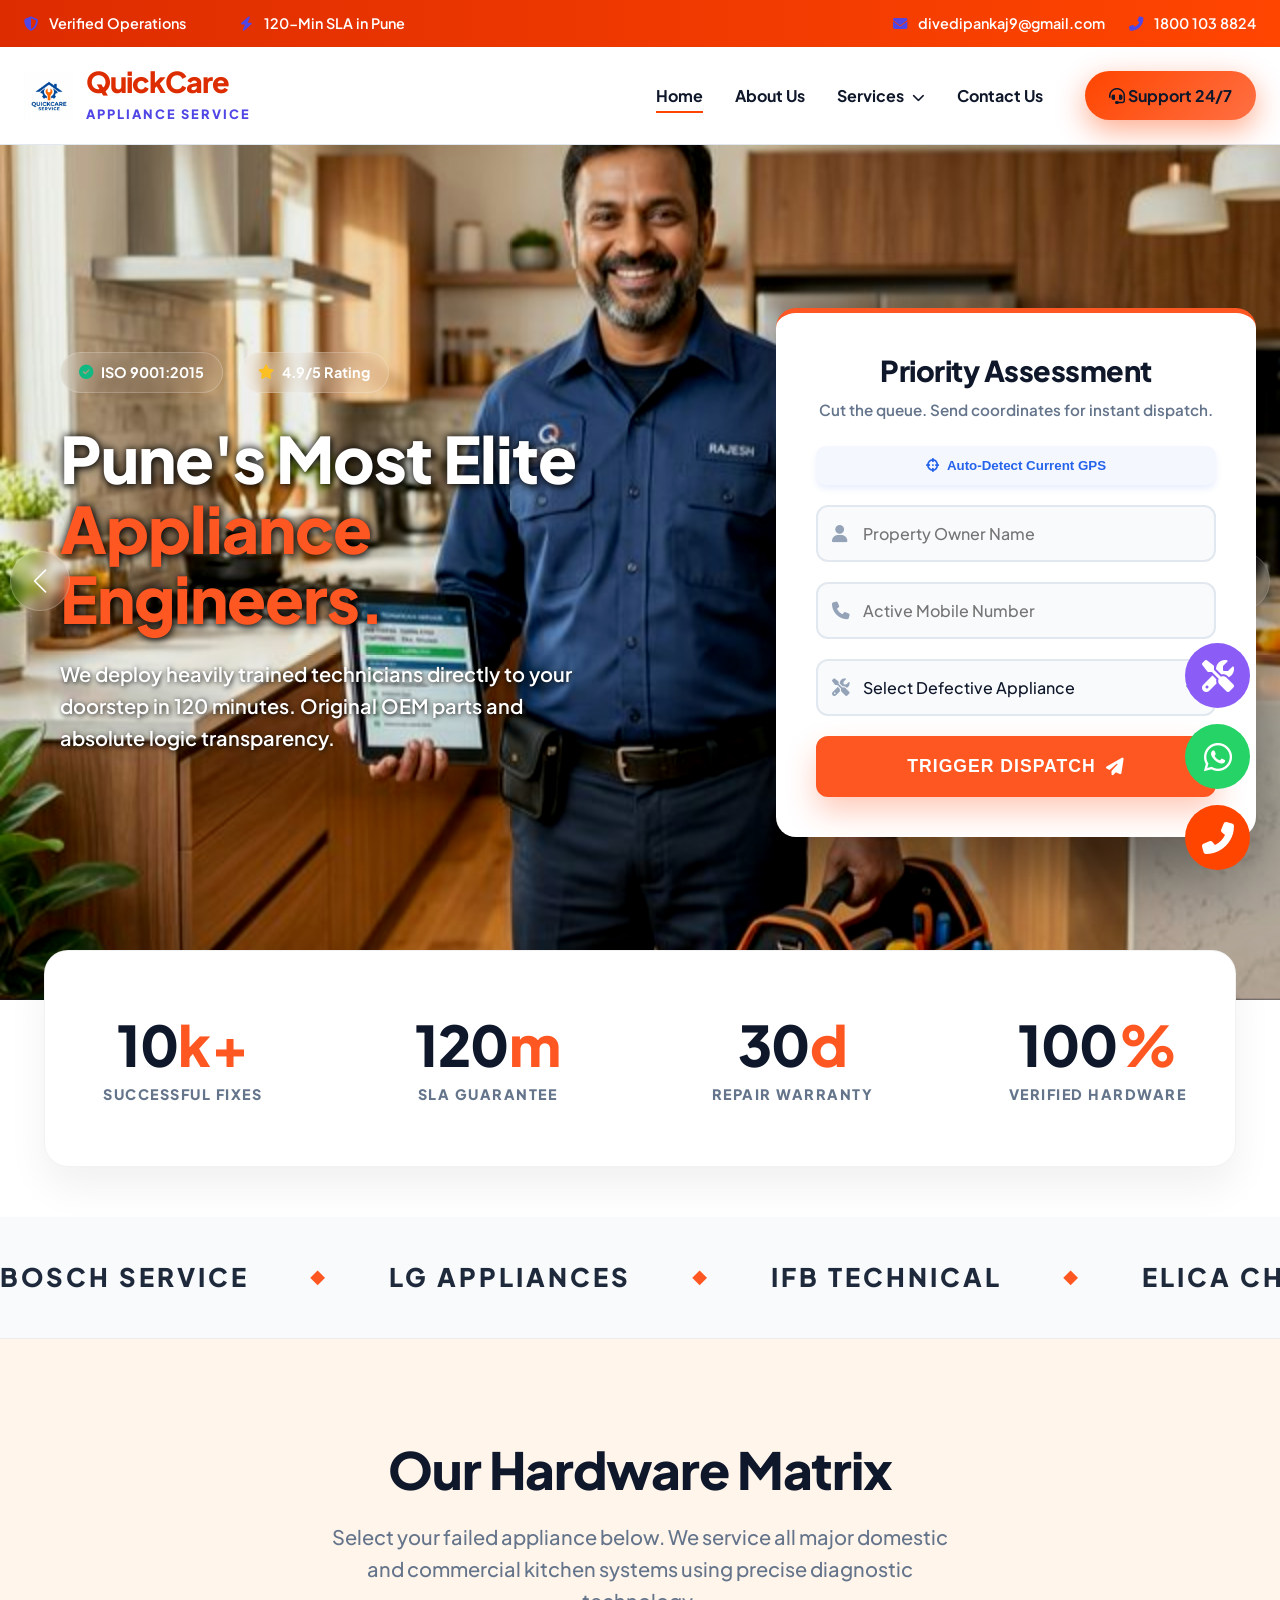
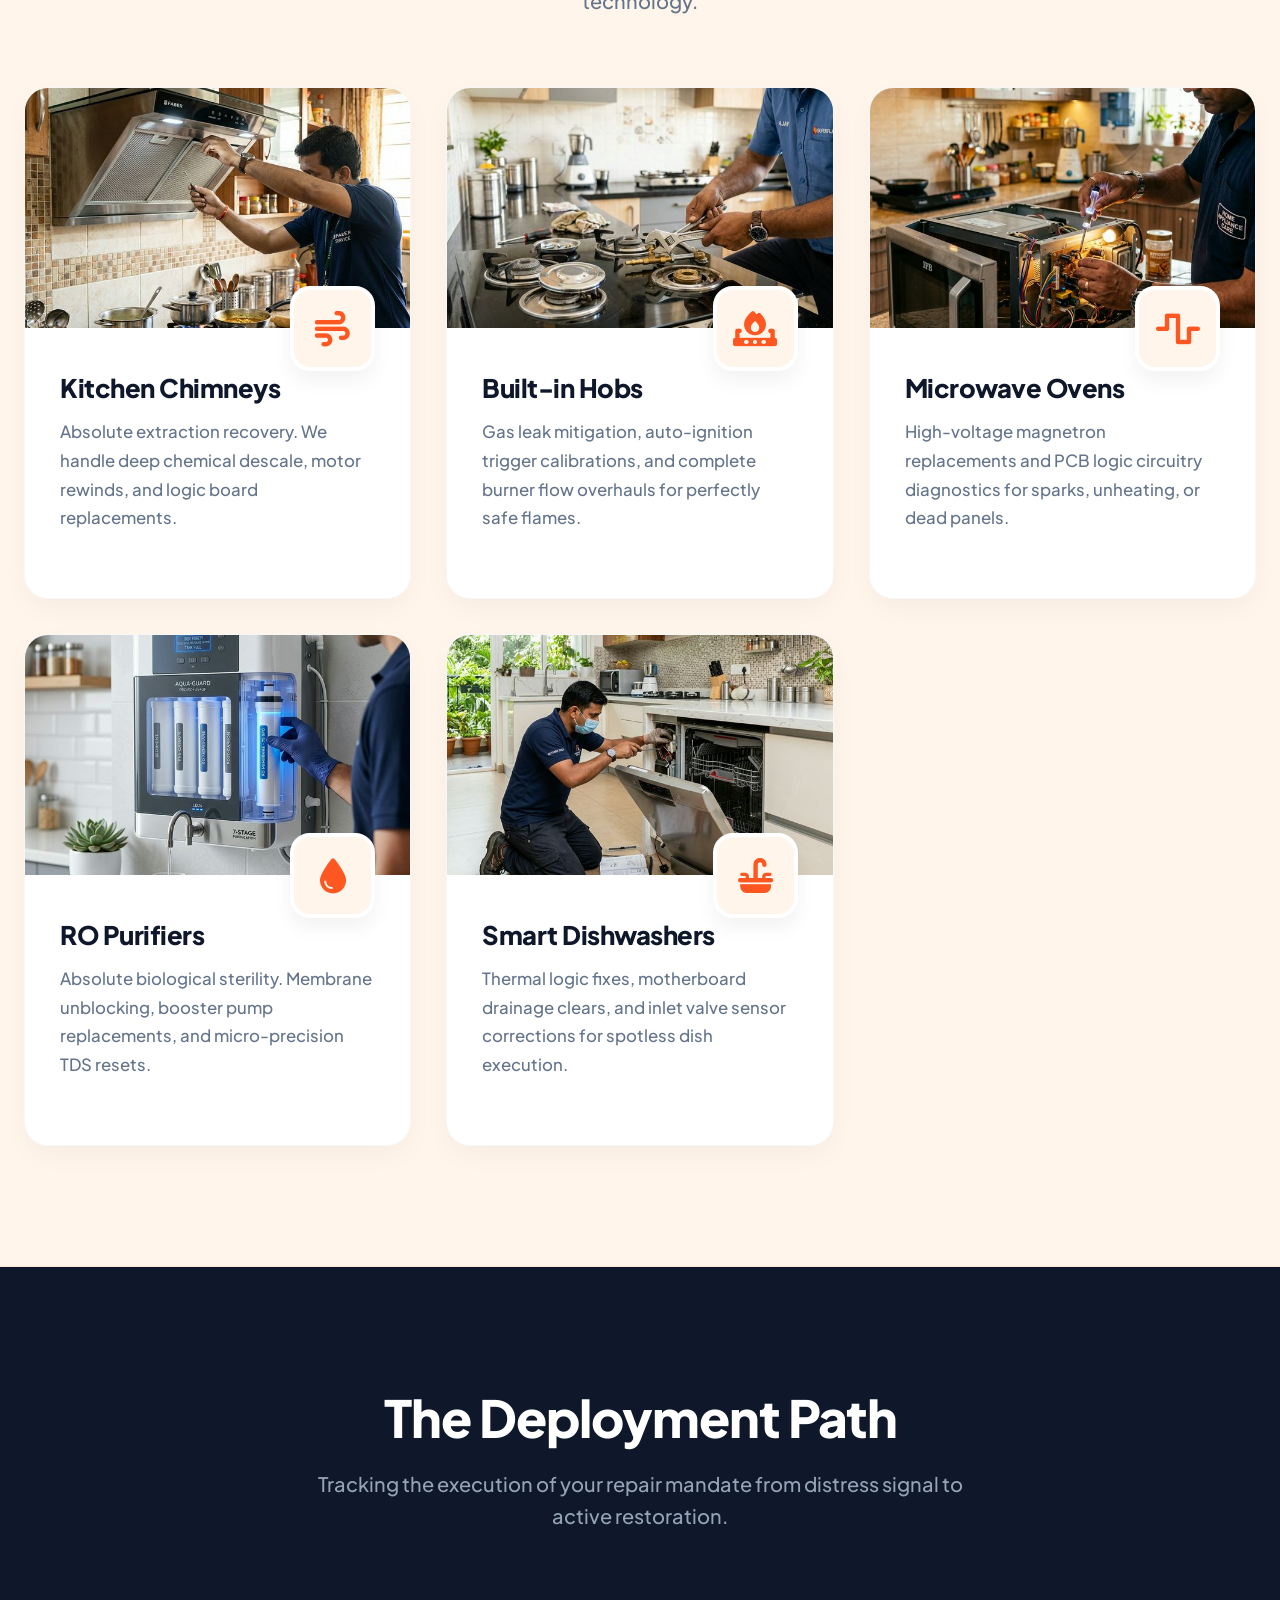
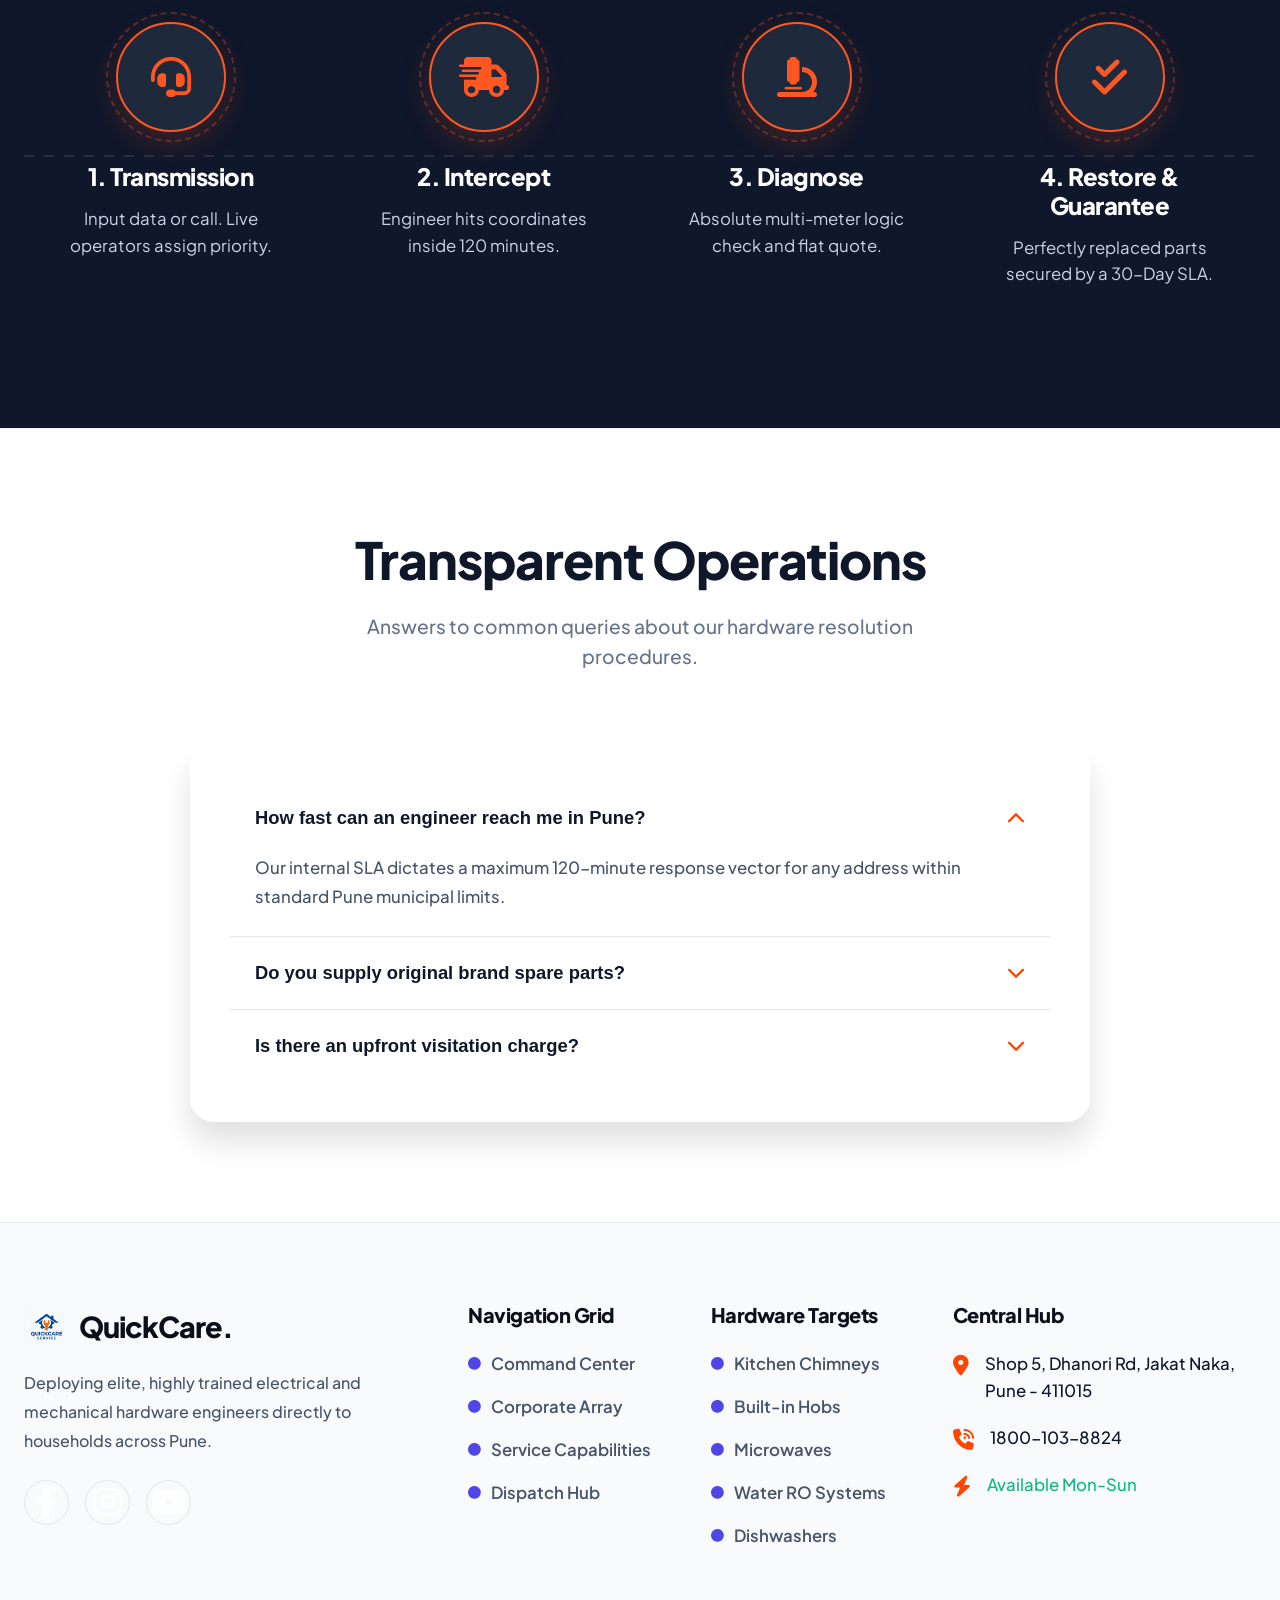
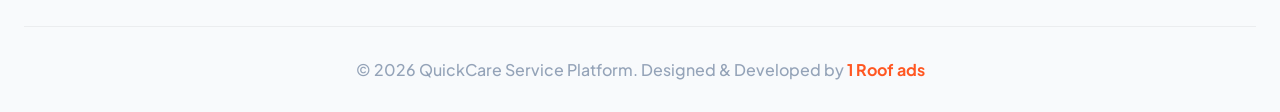
==== commit 27232434: "index updated" ====
--- a/index.html
+++ b/index.html
@@ -573,7 +573,7 @@
             </div>
             
             <div class="footer-bottom">
-                <p>&copy; 2026 QuickCare Service Platform. High-Conversion Architecture Generated.</p>
+                <p>&copy; 2026 QuickCare Service Platform. Designed &amp; Developed by <a href="https://1roofads.com" target="_blank" style="color: #ff5722; text-decoration: none; font-weight: 700;">1 Roof ads</a></p>
             </div>
         </div>
     </footer>
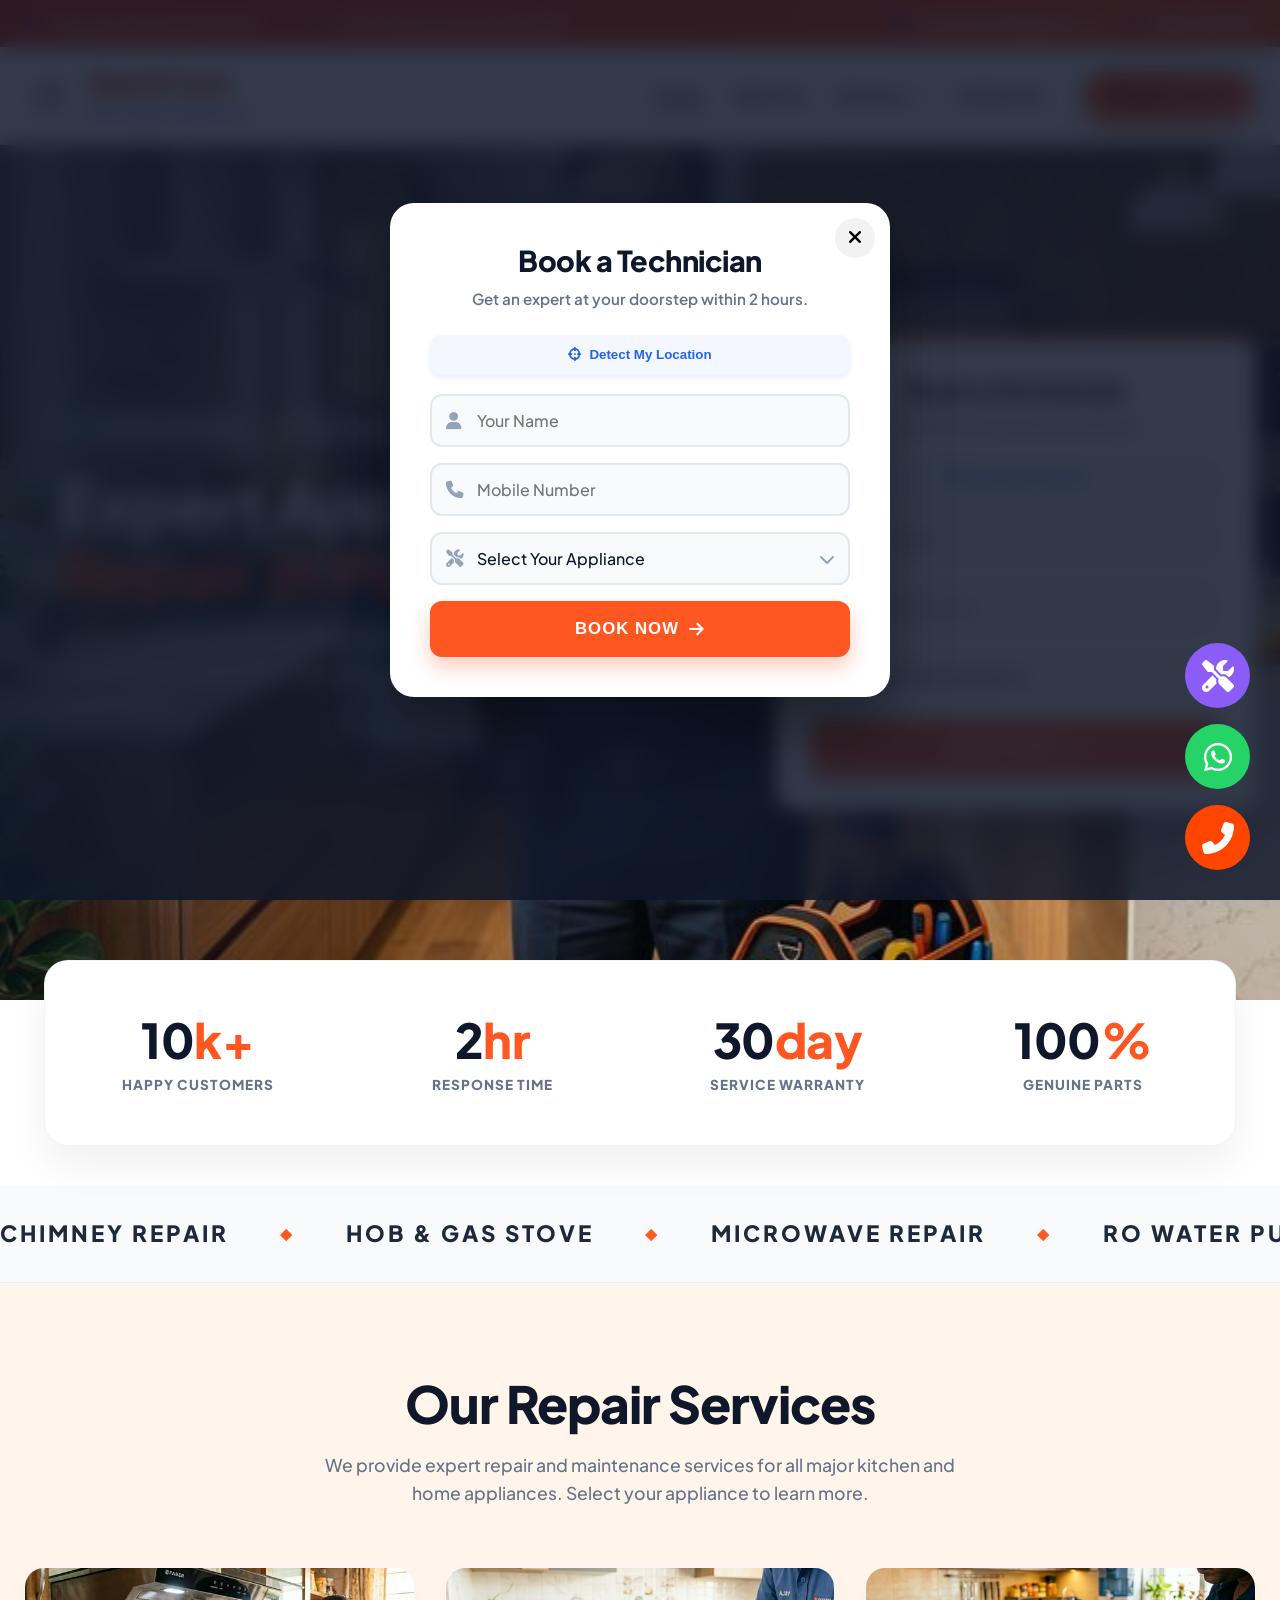
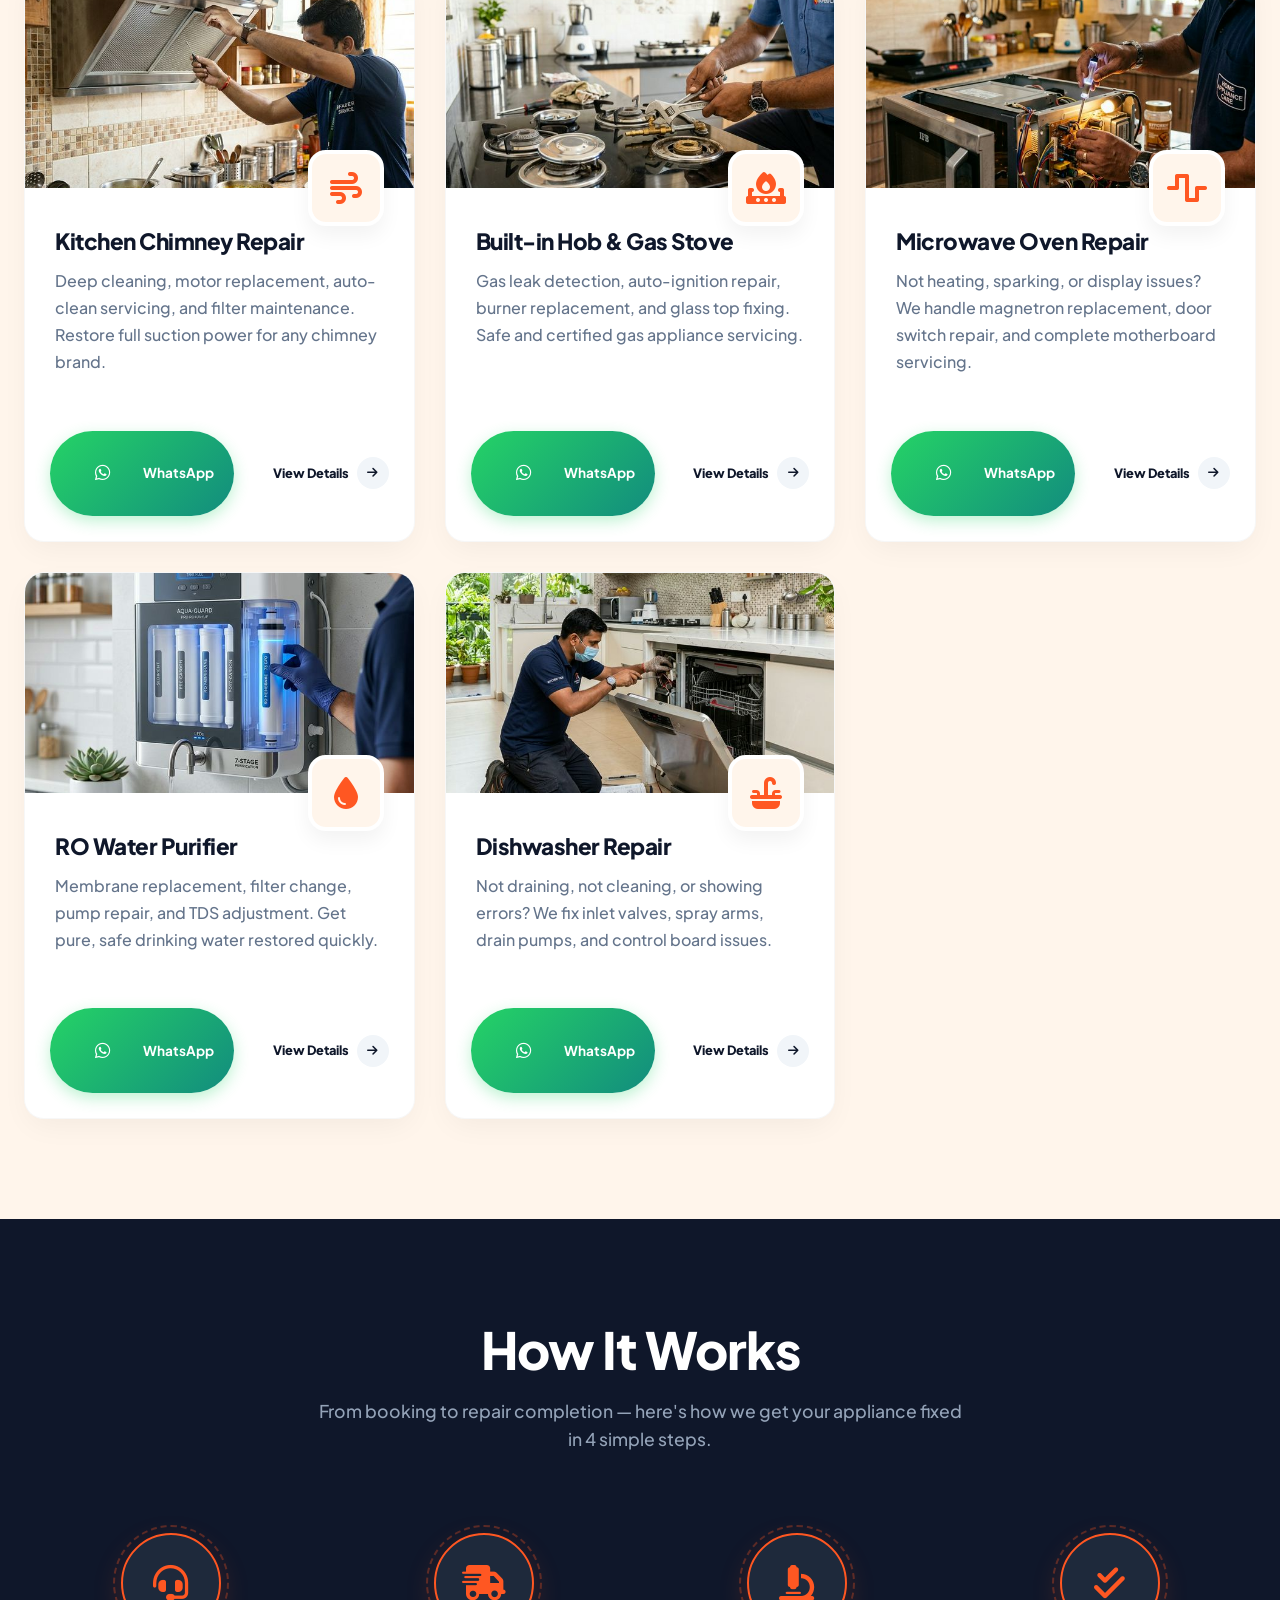
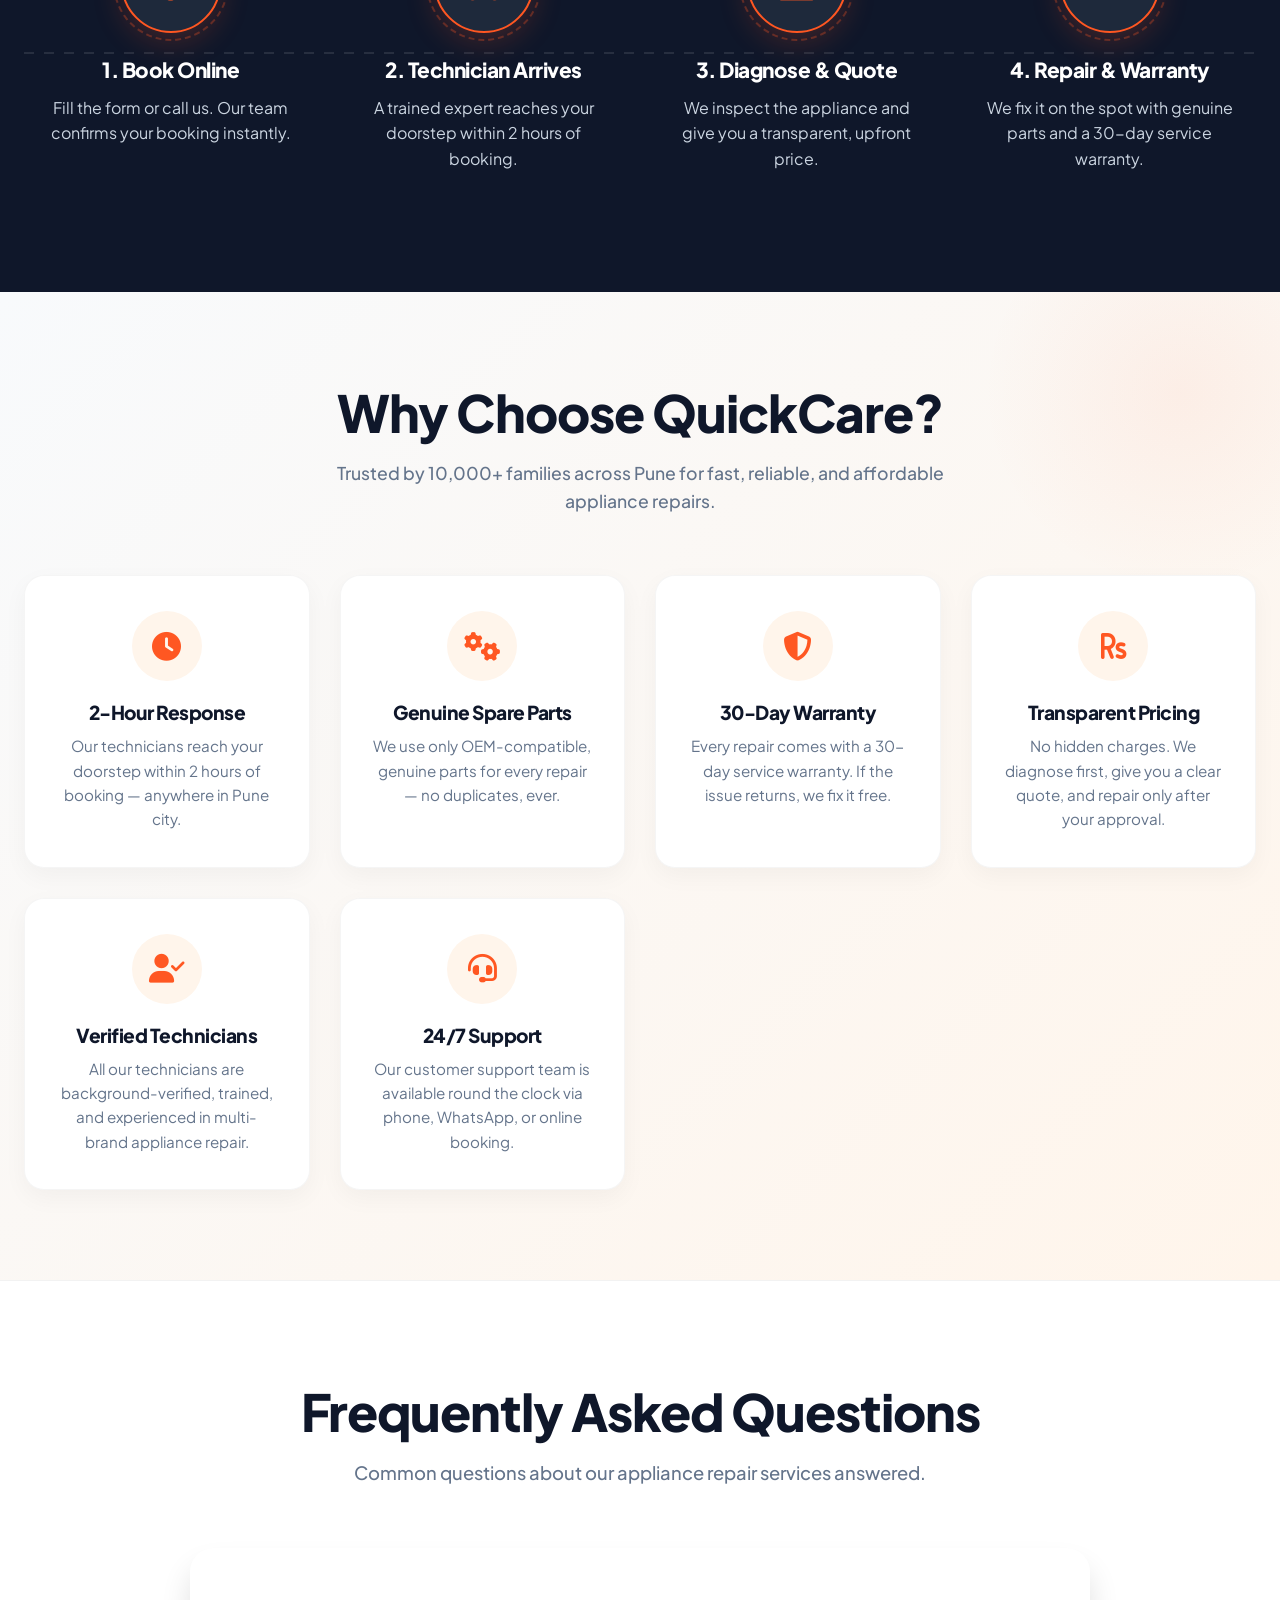
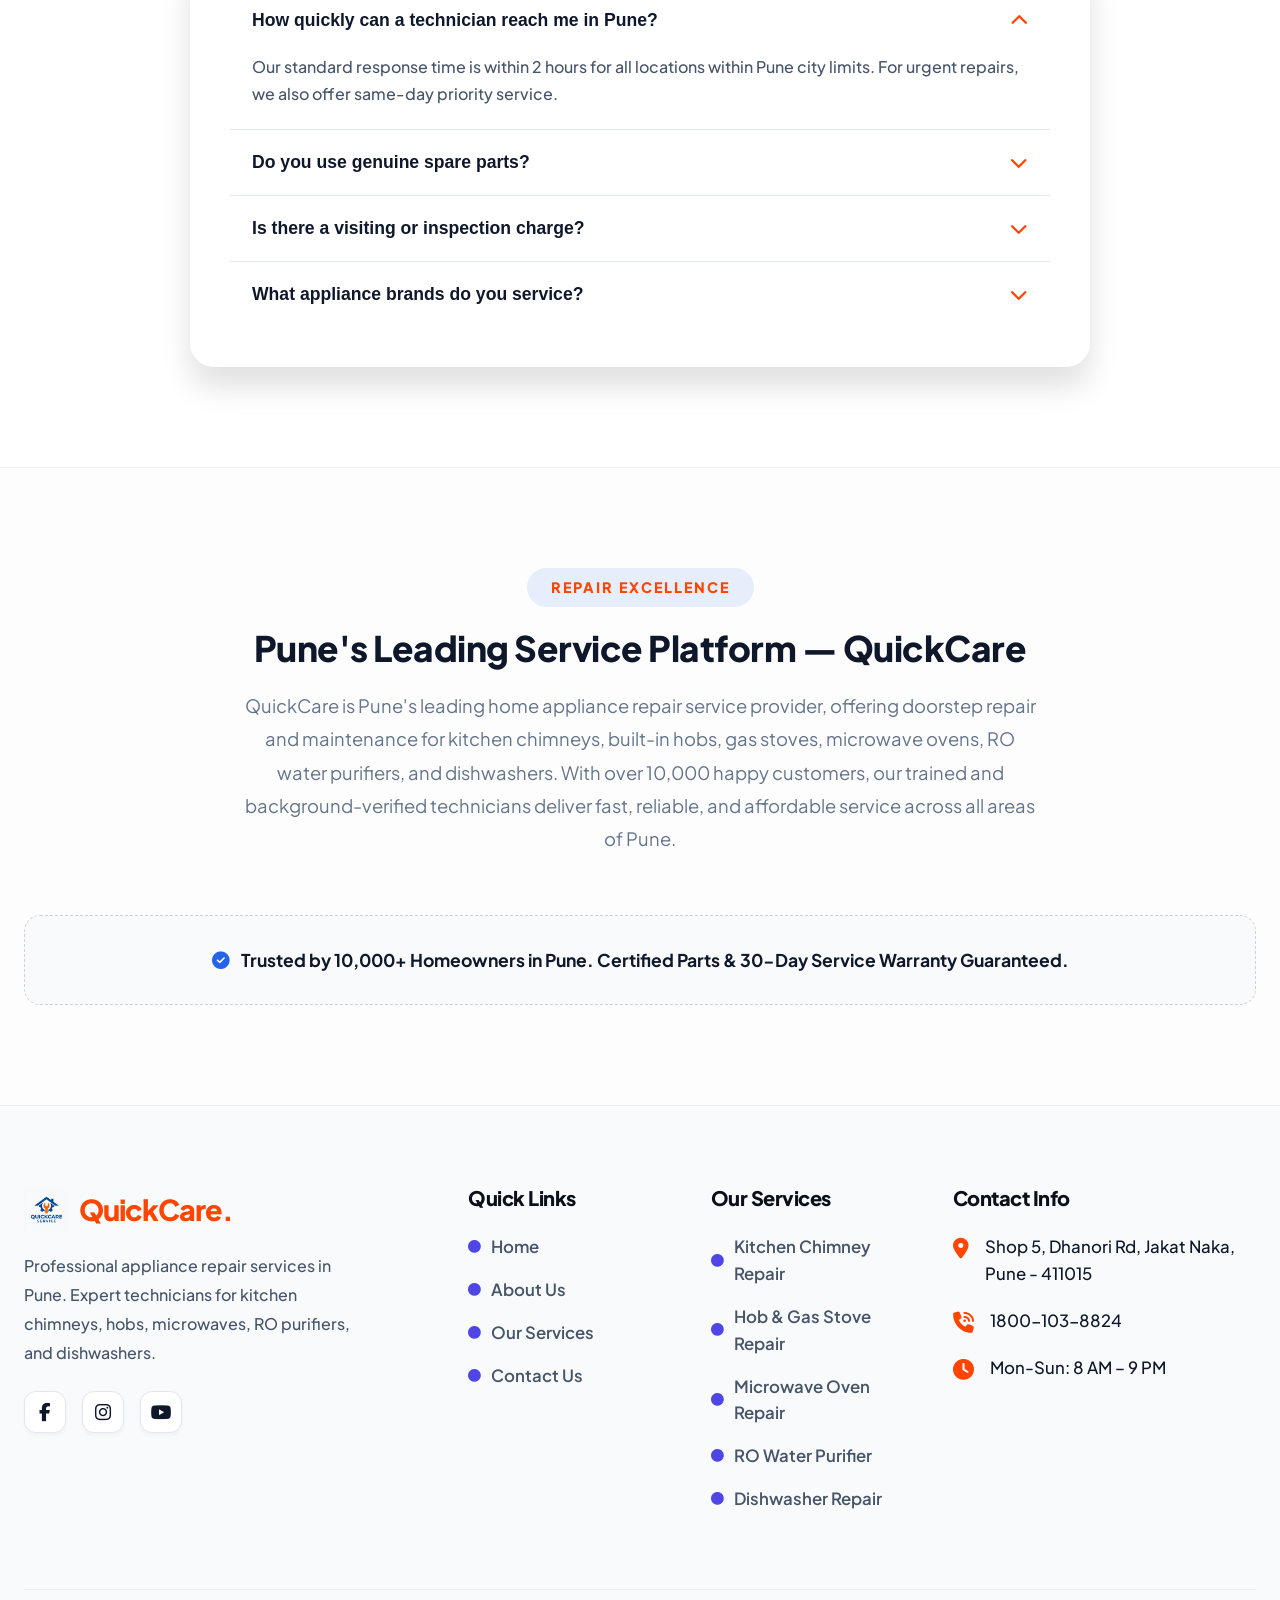
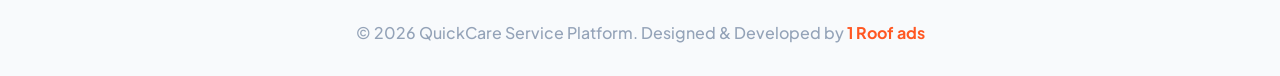
==== commit 787ccba7: "web updated" ====
--- a/index.html
+++ b/index.html
@@ -1,211 +1,1233 @@
 <!DOCTYPE html>
 <html lang="en">
+
 <head>
     <meta charset="UTF-8">
     <meta name="viewport" content="width=device-width, initial-scale=1.0">
-    <title>QuickCare Service | Elite Appliance Repair</title>
-    
+    <title>QuickCare Service | Kitchen Chimney, Hob, Microwave, RO Repair in Pune</title>
+    <meta name="description"
+        content="QuickCare Service offers expert kitchen chimney, built-in hob, microwave oven, RO water purifier, and dishwasher repair services in Pune. Book a technician now — 2-hour doorstep service with 30-day warranty.">
+    <meta name="keywords"
+        content="kitchen appliance repair Pune, appliance repair service Pune, chimney repair Pune, gas stove repair Pune, microwave repair Pune, oven repair Pune, cooktop repair Pune, hob repair service Pune, dishwasher repair Pune, water purifier repair Pune, cooking range repair Pune, kitchen chimney service Pune, built-in hob repair Pune, gas stove service near me, microwave oven repair Pune, RO water purifier service Pune, dishwasher technician Pune, cooking range service Pune, cooktop burner repair Pune, electric oven repair Pune, kitchen appliance maintenance Pune, appliance repair near me Pune, chimney repair near me, microwave repair near me Pune, gas stove repair near me, best appliance repair service in Pune, home appliance repair Pune Maharashtra, same day appliance repair Pune, emergency appliance repair Pune, affordable kitchen appliance repair in Pune, expert chimney repair technician Pune, same day microwave repair service Pune, gas stove burner repair service Pune, best RO water purifier repair in Pune, built-in hob installation and repair Pune, dishwasher repair service at home Pune, kitchen appliance repair doorstep service Pune, book appliance repair online Pune, appliance repair at home Pune, certified appliance technician Pune, low cost appliance repair Pune, fast appliance repair service Pune">
+    <meta name="robots" content="index, follow">
+    <link rel="canonical" href="https://quickcareservice.com/">
+    <!-- Open Graph -->
+    <meta property="og:title" content="QuickCare Service | Expert Appliance Repair in Pune">
+    <meta property="og:description"
+        content="Book a trained technician for chimney, hob, microwave, RO, or dishwasher repair in Pune. 2-hour doorstep service with 30-day warranty.">
+    <meta property="og:type" content="website">
+    <meta property="og:url" content="https://quickcareservice.com/">
+    <!-- JSON-LD Structured Data -->
+    <script type="application/ld+json">
+    {
+      "@context": "https://schema.org",
+      "@type": "LocalBusiness",
+      "name": "QuickCare Appliance Service",
+      "description": "Expert kitchen chimney, built-in hob, microwave oven, RO water purifier, and dishwasher repair services in Pune.",
+      "url": "https://quickcareservice.com",
+      "telephone": "+91-1800-103-8824",
+      "email": "divedipankaj9@gmail.com",
+      "address": {
+        "@type": "PostalAddress",
+        "streetAddress": "Shop 5, Dhanori Rd, Jakat Naka",
+        "addressLocality": "Pune",
+        "addressRegion": "Maharashtra",
+        "postalCode": "411015",
+        "addressCountry": "IN"
+      },
+      "geo": {
+        "@type": "GeoCoordinates",
+        "latitude": "18.5904",
+        "longitude": "73.8567"
+      },
+      "openingHours": "Mo-Su 08:00-21:00",
+      "priceRange": "₹₹",
+      "aggregateRating": {
+        "@type": "AggregateRating",
+        "ratingValue": "4.9",
+        "reviewCount": "2450"
+      },
+      "hasOfferCatalog": {
+        "@type": "OfferCatalog",
+        "name": "Appliance Repair Services",
+        "itemListElement": [
+          {"@type": "Offer", "itemOffered": {"@type": "Service", "name": "Kitchen Chimney Repair"}},
+          {"@type": "Offer", "itemOffered": {"@type": "Service", "name": "Built-in Hob & Gas Stove Repair"}},
+          {"@type": "Offer", "itemOffered": {"@type": "Service", "name": "Microwave Oven Repair"}},
+          {"@type": "Offer", "itemOffered": {"@type": "Service", "name": "RO Water Purifier Service"}},
+          {"@type": "Offer", "itemOffered": {"@type": "Service", "name": "Dishwasher Repair"}}
+        ]
+      }
+    }
+    </script>
+
     <link href="https://cdnjs.cloudflare.com/ajax/libs/font-awesome/6.4.0/css/all.min.css" rel="stylesheet">
     <link href="https://unpkg.com/aos@2.3.1/dist/aos.css" rel="stylesheet">
     <link rel="stylesheet" href="https://cdn.jsdelivr.net/npm/swiper@11/swiper-bundle.min.css" />
     <link rel="stylesheet" href="style.css">
-    
+
     <style>
-        /* Extreme Pro Interactive Alternating Theme */
-        :root { 
-            --c-brand: #ff5722; 
+        :root {
+            --c-brand: #ff5722;
             --c-brand-dark: #e64a19;
             --c-slate-900: #0f172a;
             --c-slate-800: #1e293b;
             --c-slate-100: #f1f5f9;
             --c-slate-50: #f8fafc;
-            --c-warm-bg: #fff5eb; /* Peach/warm alternate background */
-            --shadow-float: 0 25px 50px -12px rgba(0,0,0,0.15);
-            --shadow-card: 0 10px 30px -5px rgba(0,0,0,0.05);
-        }
-        
-        body { background: #FFF; color: var(--c-slate-800); overflow-x: hidden; }
-        
-        /* Modal Popup Styles */
-        .modal-overlay { position: fixed; inset: 0; background: rgba(15, 23, 42, 0.85); backdrop-filter: blur(10px); z-index: 9999; display: flex; align-items: center; justify-content: center; opacity: 0; visibility: hidden; transition: 0.4s; }
-        .modal-overlay.active { opacity: 1; visibility: visible; }
-        .modal-box { background: #FFF; width: 90%; max-width: 500px; border-radius: 24px; position: relative; overflow: hidden; transform: translateY(40px) scale(0.95); transition: 0.4s cubic-bezier(0.16,1,0.3,1); box-shadow: 0 30px 60px rgba(0,0,0,0.4); border: 1px solid rgba(255,255,255,0.2); }
-        .modal-overlay.active .modal-box { transform: translateY(0) scale(1); }
-        .modal-close { position: absolute; top: 15px; right: 15px; background: rgba(0,0,0,0.05); border: none; width: 40px; height: 40px; border-radius: 50%; font-size: 1.2rem; cursor: pointer; transition: 0.3s; z-index: 10; }
-        .modal-close:hover { background: #ef4444; color: #FFF; }
-        .modal-tabs { display: flex; background: var(--c-slate-100); }
-        .modal-tab { flex: 1; padding: 20px; text-align: center; border: none; background: transparent; font-weight: 800; color: #64748b; cursor: pointer; transition: 0.3s; }
-        .modal-tab.active { background: #FFF; color: var(--c-brand); box-shadow: 0 -4px 0 var(--c-brand) inset; }
-        .modal-body { padding: 40px; }
-        .modal-panel { display: none; }
-        .modal-panel.active { display: block; animation: fadeIn 0.4s; }
-        @keyframes fadeIn { from { opacity: 0; transform:translateY(10px); } to { opacity: 1; transform:translateY(0); } }
-
-        /* ADVANCED SPLIT HERO SLIDER */
-        .hero-split-fullscreen { position: relative; height: 95vh; min-height: 750px; background: var(--c-slate-900); overflow: hidden; display: flex; align-items: center; }
-        .hero-creative-swiper { position: absolute; inset: 0; width: 100%; height: 100%; z-index: 1; }
-        
-        /* Swiper Creative Overlay */
-        .slide-bg { position: absolute; inset: 0; width: 100%; height: 100%; background-size: cover; background-position: center; filter: brightness(0.9) contrast(1.1); }
-        .hero-creative-swiper::after { display: none; } /* Removed complete black layer gradient */
-        
-        /* Slide Content Container */
-        .hero-slide-inner { position: absolute; top: 0; left: 0; right: 0; margin: 0 auto; padding: 0 20px; max-width: 1200px; width: 100%; height: 100%; z-index: 3; display: flex; align-items: center; }
-        .slide-text-box { width: 50%; max-width: 650px; padding-right: 50px; }
-        @media(max-width: 900px) { .slide-text-box { width: 100%; padding-right: 0; text-align: center; margin-bottom: 300px; } }
-        
-        .hero-badges { display: flex; flex-wrap: wrap; gap: 16px; margin-bottom: 30px; }
-        @media(max-width: 900px) { .hero-badges { justify-content: center; } }
-        .hero-badge { background: rgba(255,255,255,0.1); backdrop-filter: blur(10px); border: 1px solid rgba(255,255,255,0.2); padding: 8px 18px; border-radius: 30px; color: #FFF; font-weight: 700; font-size:0.9rem; display: flex; align-items: center; gap: 8px; }
-        .hero-badge i { color: #10b981; }
-
-        .slide-text-box h1 { font-size: clamp(3.2rem, 5vw, 4.8rem); color: #FFF; margin-bottom: 24px; line-height: 1.1; font-weight: 900; letter-spacing: -1px; text-shadow: 2px 2px 8px rgba(0,0,0,0.9), -1px -1px 8px rgba(0,0,0,0.6); }
-        .slide-text-box h1 span { color: var(--c-brand); display: block; }
-        .slide-text-box p { font-size: 1.25rem; color: #FFF; margin-bottom: 40px; line-height: 1.6; max-width: 550px; font-weight: 600; text-shadow: 1px 1px 5px rgba(0,0,0,0.9); }
-
-        /* Swiper Navigation Customization */
-        .swiper-button-next, .swiper-button-prev { color: #FFF !important; background: rgba(255,255,255,0.1); backdrop-filter: blur(5px); width: 60px !important; height: 60px !important; border-radius: 50%; border: 1px solid rgba(255,255,255,0.2); transition: 0.3s; }
-        .swiper-button-next:hover, .swiper-button-prev:hover { background: var(--c-brand); transform: scale(1.1); }
-        .swiper-button-next::after, .swiper-button-prev::after { font-size: 1.5rem !important; }
-        .swiper-pagination-bullet { background: #FFF !important; opacity: 0.5; width: 12px; height: 12px; transition: 0.3s; }
-        .swiper-pagination-bullet-active { opacity: 1; background: var(--c-brand) !important; width: 30px; border-radius: 6px; }
-
-        /* Static Hero Form (Overlays the slider on the right) */
-        .hero-static-layer { position: absolute; inset: 0; z-index: 10; pointer-events: none; display: flex; align-items: center; justify-content: flex-end; }
-        .hero-form-col { width: 45%; max-width: 480px; pointer-events: auto; }
-        @media(max-width: 900px) { .hero-static-layer { justify-content: center; align-items: flex-end; padding-bottom: 40px; } .hero-form-col { width: 90%; } }
-        
-        .hero-form-card { background: #FFF; padding: 40px; border-radius: 20px; box-shadow: 0 40px 80px rgba(0,0,0,0.5); border-top: 5px solid var(--c-brand); position: relative; }
-        .hero-form-card h3 { font-size: 1.8rem; margin-bottom: 10px; text-align: center; color: var(--c-slate-900); font-weight: 900; }
-        .hero-form-card p { text-align: center; color: #64748b; margin-bottom: 24px; font-weight: 600; font-size:0.95rem; }
-        .form-group { margin-bottom: 20px; position: relative; }
-        .form-icon { position: absolute; left: 16px; top: 50%; transform: translateY(-50%); color: #94a3b8; font-size: 1.1rem; }
-        .form-control { width: 100%; padding: 16px 16px 16px 45px; border: 2px solid #e2e8f0; border-radius: 12px; font-family: inherit; font-size: 1rem; background: var(--c-slate-50); transition: 0.3s; font-weight: 500; color: var(--c-slate-900); }
-        .form-control:focus { outline: none; border-color: var(--c-brand); background: #FFF; box-shadow: 0 0 0 4px rgba(255, 87, 34, 0.1); }
-        
-        .btn-massive { width: 100%; padding: 20px; font-size: 1.1rem; font-weight: 800; text-transform: uppercase; letter-spacing: 1px; border-radius: 12px; background: var(--c-brand); color: #FFF; border: none; cursor: pointer; transition: 0.3s; margin-top: 10px; display: flex; align-items: center; justify-content: center; gap: 10px; box-shadow: 0 10px 20px rgba(255,87,34,0.3); position:relative; overflow:hidden;}
-        .btn-massive::after { content: ''; position: absolute; top: 0; left: -100%; width: 50%; height: 100%; background: linear-gradient(to right, rgba(255,255,255,0) 0%, rgba(255,255,255,0.3) 50%, rgba(255,255,255,0) 100%); transform: skewX(-25deg); animation: shine 3s infinite; }
-        .btn-massive:hover { background: var(--c-brand-dark); transform: translateY(-3px); box-shadow: 0 15px 30px rgba(255,87,34,0.4); }
-
-        /* Stats Overlay (White Background Alternate) */
-        .stats-overlay { position: relative; padding: 60px 0; background: #FFF; margin: 0 20px; border-radius: 24px; top: -50px; z-index: 15; box-shadow: 0 20px 40px rgba(0,0,0,0.06); border: 1px solid rgba(0,0,0,0.05); }
-        .stats-grid { display: grid; grid-template-columns: repeat(4, 1fr); gap: 30px; text-align: center; }
-        .stat-box h4 { font-size: 3.5rem; font-weight: 900; margin-bottom: 5px; color: var(--c-slate-900); }
-        .stat-box span { color: var(--c-brand); }
-        .stat-box p { color: #64748b; font-weight: 800; text-transform: uppercase; letter-spacing: 1.5px; font-size: 0.9rem; }
-        @media(max-width: 768px) { .stats-grid { grid-template-columns: 1fr 1fr; gap: 40px; } .stats-overlay { padding: 40px 0; } }
-
-        /* Infinite Marquee (Light Slate Gray Alternate) */
-        .brand-marquee { padding: 40px 0; background: var(--c-slate-50); border-bottom: 1px solid rgba(0,0,0,0.05); overflow: hidden; display: flex; white-space: nowrap; margin-bottom: 0px;}
-        .marquee-track { display: flex; animation: scrollTrack 30s linear infinite; gap: 60px; align-items:center; }
-        .marquee-item { font-size: 1.6rem; font-weight: 900; color: #1e293b; text-transform: uppercase; letter-spacing: 3px; }
-        .marquee-item:nth-child(even) { color: var(--c-brand); font-size: 1.2rem; }
-        @keyframes scrollTrack { 0% { transform: translateX(0); } 100% { transform: translateX(-50%); } }
-
-        /* Bouncy Service Grid (Warm Peach Alternate Background) */
-        .services-showcase { padding: 100px 0 120px; background: var(--c-warm-bg); position: relative; border-bottom: 1px solid rgba(255,87,34,0.1); }
-        .section-header { text-align: center; margin-bottom: 70px; }
-        .section-header h2 { font-size: clamp(2.5rem, 4vw, 3.8rem); font-weight: 900; color: var(--c-slate-900); margin-bottom: 20px; letter-spacing:-1px;}
-        .section-header p { font-size: 1.25rem; color: #64748b; max-width: 650px; margin: 0 auto; line-height: 1.6; font-weight:500;}
-        
-        .svc-grid-modern { display: grid; grid-template-columns: repeat(auto-fit, minmax(320px, 1fr)); gap: 35px; }
-        .svc-card-3d { background: #FFF; border-radius: 24px; box-shadow: var(--shadow-card); position: relative; transition: all 0.4s cubic-bezier(0.175, 0.885, 0.32, 1.275); text-decoration: none; color: inherit; display: flex; flex-direction: column; border: 1px solid rgba(0,0,0,0.03); overflow:hidden; }
-        .svc-img-wrap { width: 100%; height: 240px; overflow: hidden; position: relative; }
-        .svc-img { width: 100%; height: 100%; object-fit: cover; transition: 0.8s cubic-bezier(0.16, 1, 0.3, 1); }
-        .svc-card-3d:hover .svc-img { transform: scale(1.08); }
-        .svc-body-3d { padding: 45px 35px 35px; position: relative; flex-grow: 1; }
-        .svc-card-3d::before { content:''; position:absolute; top:0; left:0; width:100%; height:100%; background: radial-gradient(circle at top right, rgba(255,87,34,0.06) 0%, transparent 60%); opacity:0; transition: 0.4s; }
-        .svc-card-3d:hover { transform: translateY(-15px); box-shadow: var(--shadow-float); border-color: rgba(255,87,34,0.2); }
-        .svc-card-3d:hover::before { opacity:1; }
-        
-        .svc-icon-3d { position: absolute; right: 35px; top: -42px; width: 85px; height: 85px; background: var(--c-warm-bg); border-radius: 20px; display: flex; align-items: center; justify-content: center; font-size: 2.2rem; color: var(--c-brand); transition: 0.4s cubic-bezier(0.175, 0.885, 0.32, 1.275); border: 4px solid #FFF; box-shadow: 0 10px 20px rgba(0,0,0,0.05); z-index: 5;}
-        .svc-card-3d:hover .svc-icon-3d { transform: scale(1.15) rotate(10deg); background: var(--c-brand); color: #FFF; box-shadow: 0 15px 30px rgba(255,87,34,0.3); border-color:var(--c-brand);}
-        
-        .svc-title-3d { font-size: 1.6rem; font-weight: 900; color: var(--c-slate-900); margin-bottom: 15px; }
-        .svc-desc-3d { color: #64748b; line-height: 1.7; font-size: 1.05rem; margin-bottom: 30px; font-weight:500;}
-        .svc-arrow { position: absolute; bottom: 35px; right: 35px; width: 50px; height: 50px; border-radius: 50%; background: var(--c-slate-50); border:1px solid #e2e8f0; display: flex; align-items:center; justify-content:center; color: var(--c-slate-900); transition: 0.4s; opacity: 0; transform: translateX(-20px) scale(0.8); font-size: 1.2rem;}
-        .svc-card-3d:hover .svc-arrow { opacity: 1; transform: translateX(0) scale(1); background: var(--c-slate-900); color: #FFF; border-color:var(--c-slate-900);}
-
-        /* Motion Graphic Workflow (Deep High-Tech Dark Alternate Background) */
-        .workflow-interactive { padding: 120px 0; background: var(--c-slate-900); position: relative; overflow:hidden;}
-        .workflow-interactive .section-header h2 { color: #FFF; }
-        .workflow-interactive .section-header p { color: #94a3b8; }
-        
-        .workflow-path { position: absolute; top: 50%; left: 0; width: 100%; height: 2px; background: repeating-linear-gradient(90deg, rgba(255,255,255,0.1) 0, rgba(255,255,255,0.1) 10px, transparent 10px, transparent 20px); z-index: 0; }
-        
-        .workflow-grid { display: grid; grid-template-columns: repeat(4, 1fr); gap: 20px; position: relative; z-index: 1; margin-top: 60px;}
-        @media(max-width: 900px) { .workflow-grid { grid-template-columns: 1fr; gap: 50px; } .workflow-path { display:none; } }
-        
-        .step-card { text-align: center; background: transparent; position: relative; z-index: 2; padding: 20px; border-radius: 20px; transition: 0.4s; }
-        .step-card:hover { background: rgba(255,255,255,0.03); transform: translateY(-10px); }
-        .step-icon-wrap { width: 110px; height: 110px; background: var(--c-slate-800); border: 2px solid var(--c-brand); border-radius: 50%; margin: 0 auto 30px; display: flex; align-items: center; justify-content: center; font-size: 2.5rem; color: var(--c-brand); position: relative; box-shadow: 0 10px 30px rgba(255,87,34,0.2); transition: 0.4s; }
-        .step-icon-wrap::after { content: ''; position: absolute; inset: -12px; border: 2px dashed rgba(255,87,34,0.3); border-radius: 50%; animation: spin 10s linear infinite; }
-        .step-card:hover .step-icon-wrap { transform: scale(1.1); background: var(--c-brand); color: #FFF; box-shadow: 0 15px 40px rgba(255,87,34,0.4); }
-        .step-title { font-size: 1.5rem; font-weight: 900; color: #FFF; margin-bottom: 15px; }
-        .step-desc { color: #cbd5e1; font-size: 1.05rem; line-height: 1.6; }
-        
-        /* FAQ Accordion (Clean White Alternate Background) */
-        .faq-section { background:#FFF; border-top: 1px solid rgba(0,0,0,0.05); }
-
+            --c-warm-bg: #fff5eb;
+            --shadow-float: 0 25px 50px -12px rgba(0, 0, 0, 0.15);
+            --shadow-card: 0 10px 30px -5px rgba(0, 0, 0, 0.05);
+        }
+
+        body {
+            background: #FFF;
+            color: var(--c-slate-800);
+            overflow-x: hidden;
+        }
+
+        /* Modal Popup */
+        .modal-overlay {
+            position: fixed;
+            inset: 0;
+            background: rgba(15, 23, 42, 0.85);
+            backdrop-filter: blur(10px);
+            z-index: 9999;
+            overflow-y: auto;
+            padding: 20px;
+            opacity: 0;
+            visibility: hidden;
+            transition: 0.4s;
+        }
+
+        .modal-overlay.active {
+            opacity: 1;
+            visibility: visible;
+        }
+
+        .modal-box {
+            background: #FFF;
+            width: 100%;
+            max-width: 500px;
+            margin: 10vh auto;
+            border-radius: 24px;
+            position: relative;
+            overflow: hidden;
+            transform: translateY(40px) scale(0.95);
+            transition: 0.4s cubic-bezier(0.16, 1, 0.3, 1);
+            box-shadow: 0 30px 60px rgba(0, 0, 0, 0.4);
+        }
+
+        .modal-overlay.active .modal-box {
+            transform: translateY(0) scale(1);
+        }
+
+        .modal-close {
+            position: absolute;
+            top: 15px;
+            right: 15px;
+            background: rgba(0, 0, 0, 0.05);
+            border: none;
+            width: 40px;
+            height: 40px;
+            border-radius: 50%;
+            font-size: 1.2rem;
+            cursor: pointer;
+            transition: 0.3s;
+            z-index: 10;
+        }
+
+        .modal-close:hover {
+            background: #ef4444;
+            color: #FFF;
+        }
+
+        .modal-body {
+            padding: 40px;
+        }
+
+        @media(max-width: 768px) {
+            .modal-body {
+                padding: 25px;
+            }
+
+            .modal-box {
+                border-radius: 16px;
+                margin: 5vh auto;
+            }
+        }
+
+        @keyframes fadeIn {
+            from {
+                opacity: 0;
+                transform: translateY(10px);
+            }
+
+            to {
+                opacity: 1;
+                transform: translateY(0);
+            }
+        }
+
+        /* HERO SLIDER */
+        .hero-split-fullscreen {
+            position: relative;
+            background: var(--c-slate-900);
+            overflow: hidden;
+        }
+
+        /* Desktop: tall hero with form overlay */
+        @media(min-width: 901px) {
+            .hero-split-fullscreen {
+                height: 95vh;
+                min-height: 750px;
+                display: flex;
+                align-items: center;
+            }
+        }
+
+        /* Mobile: auto height, stacked layout */
+        @media(max-width: 900px) {
+            .hero-split-fullscreen {
+                height: auto;
+                min-height: auto;
+                display: flex;
+                flex-direction: column;
+            }
+        }
+
+        .hero-creative-swiper {
+            z-index: 1;
+        }
+
+        @media(min-width: 901px) {
+            .hero-creative-swiper {
+                position: absolute;
+                inset: 0;
+                width: 100%;
+                height: 100%;
+            }
+        }
+
+        @media(max-width: 900px) {
+            .hero-creative-swiper {
+                position: relative;
+                width: 100%;
+                height: 55vh;
+                min-height: 350px;
+            }
+        }
+
+        .slide-bg {
+            position: absolute;
+            inset: 0;
+            width: 100%;
+            height: 100%;
+            background-size: cover;
+            background-position: center;
+        }
+
+        /* Light gradient overlay so text is readable */
+        .slide-bg::after {
+            content: '';
+            position: absolute;
+            inset: 0;
+            background: linear-gradient(135deg, rgba(15, 23, 42, 0.7) 0%, rgba(15, 23, 42, 0.3) 60%, transparent 100%);
+        }
+
+        .hero-slide-inner {
+            position: absolute;
+            top: 0;
+            left: 0;
+            right: 0;
+            margin: 0 auto;
+            padding: 0 20px;
+            max-width: 1200px;
+            width: 100%;
+            height: 100%;
+            z-index: 3;
+            display: flex;
+            align-items: center;
+        }
+
+        .slide-text-box {
+            width: 50%;
+            max-width: 650px;
+            padding-right: 50px;
+        }
+
+        @media(max-width: 900px) {
+            .slide-text-box {
+                width: 100%;
+                padding: 0 10px;
+                text-align: center;
+            }
+        }
+
+        .hero-badges {
+            display: flex;
+            flex-wrap: wrap;
+            gap: 12px;
+            margin-bottom: 20px;
+        }
+
+        @media(max-width: 900px) {
+            .hero-badges {
+                justify-content: center;
+            }
+        }
+
+        .hero-badge {
+            background: rgba(255, 255, 255, 0.15);
+            backdrop-filter: blur(10px);
+            border: 1px solid rgba(255, 255, 255, 0.2);
+            padding: 8px 18px;
+            border-radius: 30px;
+            color: #FFF;
+            font-weight: 700;
+            font-size: 0.85rem;
+            display: flex;
+            align-items: center;
+            gap: 8px;
+        }
+
+        .hero-badge i {
+            color: #10b981;
+        }
+
+        .slide-text-box h1 {
+            font-size: clamp(2rem, 5vw, 4.2rem);
+            color: #FFF;
+            margin-bottom: 16px;
+            line-height: 1.1;
+            font-weight: 900;
+            letter-spacing: -1px;
+            text-shadow: 2px 2px 8px rgba(0, 0, 0, 0.7);
+        }
+
+        .slide-text-box h1 span {
+            color: var(--c-brand);
+            display: block;
+        }
+
+        .slide-text-box p {
+            font-size: clamp(0.95rem, 2vw, 1.2rem);
+            color: #FFF;
+            margin-bottom: 20px;
+            line-height: 1.6;
+            max-width: 550px;
+            font-weight: 600;
+            text-shadow: 1px 1px 5px rgba(0, 0, 0, 0.7);
+        }
+
+        @media(max-width: 900px) {
+            .slide-text-box p {
+                margin: 0 auto 20px;
+            }
+        }
+
+        /* Swiper Nav */
+        .swiper-button-next,
+        .swiper-button-prev {
+            color: #FFF !important;
+            background: rgba(255, 255, 255, 0.1);
+            backdrop-filter: blur(5px);
+            width: 50px !important;
+            height: 50px !important;
+            border-radius: 50%;
+            border: 1px solid rgba(255, 255, 255, 0.2);
+            transition: 0.3s;
+        }
+
+        .swiper-button-next:hover,
+        .swiper-button-prev:hover {
+            background: var(--c-brand);
+            transform: scale(1.1);
+        }
+
+        .swiper-button-next::after,
+        .swiper-button-prev::after {
+            font-size: 1.2rem !important;
+        }
+
+        .swiper-pagination-bullet {
+            background: #FFF !important;
+            opacity: 0.5;
+            width: 12px;
+            height: 12px;
+            transition: 0.3s;
+        }
+
+        .swiper-pagination-bullet-active {
+            opacity: 1;
+            background: var(--c-brand) !important;
+            width: 30px;
+            border-radius: 6px;
+        }
+
+        @media(max-width: 900px) {
+
+            .swiper-button-next,
+            .swiper-button-prev {
+                width: 40px !important;
+                height: 40px !important;
+            }
+
+            .swiper-button-next::after,
+            .swiper-button-prev::after {
+                font-size: 1rem !important;
+            }
+        }
+
+        /* Hero Form - Desktop overlay, Mobile stacked below slider */
+        .hero-static-layer {
+            z-index: 10;
+            pointer-events: none;
+        }
+
+        @media(min-width: 901px) {
+            .hero-static-layer {
+                position: absolute;
+                inset: 0;
+                display: flex;
+                align-items: center;
+                justify-content: flex-end;
+            }
+        }
+
+        @media(max-width: 900px) {
+            .hero-static-layer {
+                position: relative;
+                display: block;
+                margin-top: -30px;
+                padding: 0 15px 30px;
+            }
+        }
+
+        .hero-form-col {
+            pointer-events: auto;
+        }
+
+        @media(min-width: 901px) {
+            .hero-form-col {
+                width: 45%;
+                max-width: 480px;
+            }
+        }
+
+        @media(max-width: 900px) {
+            .hero-form-col {
+                width: 100%;
+                max-width: 500px;
+                margin: 0 auto;
+            }
+        }
+
+        .hero-form-card {
+            background: #FFF;
+            padding: 35px;
+            border-radius: 20px;
+            box-shadow: 0 30px 60px rgba(0, 0, 0, 0.3);
+            border-top: 5px solid var(--c-brand);
+            position: relative;
+        }
+
+        .hero-form-card h3 {
+            font-size: 1.6rem;
+            margin-bottom: 8px;
+            text-align: center;
+            color: var(--c-slate-900);
+            font-weight: 900;
+        }
+
+        .hero-form-card .form-subtitle {
+            text-align: center;
+            color: #64748b;
+            margin-bottom: 20px;
+            font-weight: 600;
+            font-size: 0.9rem;
+        }
+
+        .form-group {
+            margin-bottom: 16px;
+            position: relative;
+        }
+
+        .form-icon {
+            position: absolute;
+            left: 16px;
+            top: 50%;
+            transform: translateY(-50%);
+            color: #94a3b8;
+            font-size: 1.1rem;
+        }
+
+        .form-control {
+            width: 100%;
+            padding: 14px 14px 14px 45px;
+            border: 2px solid #e2e8f0;
+            border-radius: 12px;
+            font-family: inherit;
+            font-size: 1rem;
+            background: var(--c-slate-50);
+            transition: 0.3s;
+            font-weight: 500;
+            color: var(--c-slate-900);
+            box-sizing: border-box;
+        }
+
+        .form-control:focus {
+            outline: none;
+            border-color: var(--c-brand);
+            background: #FFF;
+            box-shadow: 0 0 0 4px rgba(255, 87, 34, 0.1);
+        }
+
+        .btn-massive {
+            width: 100%;
+            padding: 18px;
+            font-size: 1.05rem;
+            font-weight: 800;
+            text-transform: uppercase;
+            letter-spacing: 1px;
+            border-radius: 12px;
+            background: var(--c-brand);
+            color: #FFF;
+            border: none;
+            cursor: pointer;
+            transition: 0.3s;
+            margin-top: 8px;
+            display: flex;
+            align-items: center;
+            justify-content: center;
+            gap: 10px;
+            box-shadow: 0 10px 20px rgba(255, 87, 34, 0.3);
+            position: relative;
+            overflow: hidden;
+        }
+
+        .btn-massive::after {
+            content: '';
+            position: absolute;
+            top: 0;
+            left: -100%;
+            width: 50%;
+            height: 100%;
+            background: linear-gradient(to right, rgba(255, 255, 255, 0) 0%, rgba(255, 255, 255, 0.3) 50%, rgba(255, 255, 255, 0) 100%);
+            transform: skewX(-25deg);
+            animation: shine 3s infinite;
+        }
+
+        .btn-massive:hover {
+            background: var(--c-brand-dark);
+            transform: translateY(-3px);
+            box-shadow: 0 15px 30px rgba(255, 87, 34, 0.4);
+        }
+
+        /* Stats Overlay */
+        .stats-overlay {
+            position: relative;
+            padding: 50px 20px;
+            background: #FFF;
+            margin: 0 20px;
+            border-radius: 24px;
+            top: -40px;
+            z-index: 15;
+            box-shadow: 0 20px 40px rgba(0, 0, 0, 0.06);
+            border: 1px solid rgba(0, 0, 0, 0.05);
+        }
+
+        @media(max-width: 900px) {
+            .stats-overlay {
+                top: 0;
+                margin: 0 10px;
+                padding: 30px 10px;
+                border-radius: 16px;
+            }
+        }
+
+        .stats-grid {
+            display: grid;
+            grid-template-columns: repeat(4, 1fr);
+            gap: 30px;
+            text-align: center;
+        }
+
+        .stat-box h4 {
+            font-size: 3rem;
+            font-weight: 900;
+            margin-bottom: 5px;
+            color: var(--c-slate-900);
+        }
+
+        .stat-box span {
+            color: var(--c-brand);
+        }
+
+        .stat-box p {
+            color: #64748b;
+            font-weight: 800;
+            text-transform: uppercase;
+            letter-spacing: 1px;
+            font-size: 0.85rem;
+        }
+
+        @media(max-width: 768px) {
+            .stats-grid {
+                grid-template-columns: 1fr 1fr;
+                gap: 20px;
+            }
+
+            .stat-box h4 {
+                font-size: 2rem;
+            }
+
+            .stat-box p {
+                font-size: 0.7rem;
+                letter-spacing: 0.5px;
+            }
+        }
+
+        /* Marquee */
+        .brand-marquee {
+            padding: 30px 0;
+            background: var(--c-slate-50);
+            border-bottom: 1px solid rgba(0, 0, 0, 0.05);
+            overflow: hidden;
+            display: flex;
+            white-space: nowrap;
+        }
+
+        .marquee-track {
+            display: flex;
+            animation: scrollTrack 30s linear infinite;
+            gap: 50px;
+            align-items: center;
+        }
+
+        .marquee-item {
+            font-size: 1.4rem;
+            font-weight: 900;
+            color: var(--c-slate-800);
+            text-transform: uppercase;
+            letter-spacing: 3px;
+        }
+
+        .marquee-item:nth-child(even) {
+            color: var(--c-brand);
+            font-size: 1rem;
+        }
+
+        @keyframes scrollTrack {
+            0% {
+                transform: translateX(0);
+            }
+
+            100% {
+                transform: translateX(-50%);
+            }
+        }
+
+        /* Service Cards Section */
+        .services-showcase {
+            padding: 90px 0 100px;
+            background: var(--c-warm-bg);
+            position: relative;
+        }
+
+        .section-header {
+            text-align: center;
+            margin-bottom: 60px;
+        }
+
+        .section-header h2 {
+            font-size: clamp(2rem, 4vw, 3.2rem);
+            font-weight: 900;
+            color: var(--c-slate-900);
+            margin-bottom: 16px;
+            letter-spacing: -1px;
+        }
+
+        .section-header p {
+            font-size: 1.1rem;
+            color: #64748b;
+            max-width: 650px;
+            margin: 0 auto;
+            line-height: 1.6;
+            font-weight: 500;
+        }
+
+        .svc-grid-modern {
+            display: grid;
+            grid-template-columns: repeat(auto-fit, minmax(300px, 1fr));
+            gap: 30px;
+        }
+
+        @media(max-width: 400px) {
+            .svc-grid-modern {
+                grid-template-columns: 1fr;
+            }
+        }
+
+        .svc-card-3d {
+            background: #FFF;
+            border-radius: 20px;
+            box-shadow: var(--shadow-card);
+            position: relative;
+            transition: all 0.4s cubic-bezier(0.175, 0.885, 0.32, 1.275);
+            text-decoration: none;
+            color: inherit;
+            border: 1px solid rgba(0, 0, 0, 0.03);
+            overflow: hidden;
+            display: flex;
+            flex-direction: column;
+        }
+
+        .svc-img-wrap {
+            width: 100%;
+            height: 220px;
+            overflow: hidden;
+            position: relative;
+        }
+
+        .svc-img {
+            width: 100%;
+            height: 100%;
+            object-fit: cover;
+            transition: 0.8s cubic-bezier(0.16, 1, 0.3, 1);
+        }
+
+        .svc-card-3d:hover .svc-img {
+            transform: scale(1.08);
+        }
+
+        .svc-body-3d {
+            padding: 40px 30px 30px;
+            position: relative;
+            flex-grow: 1;
+        }
+
+        .svc-card-3d::before {
+            content: '';
+            position: absolute;
+            top: 0;
+            left: 0;
+            width: 100%;
+            height: 100%;
+            background: radial-gradient(circle at top right, rgba(255, 87, 34, 0.06) 0%, transparent 60%);
+            opacity: 0;
+            transition: 0.4s;
+        }
+
+        .svc-card-3d:hover {
+            transform: translateY(-12px);
+            box-shadow: var(--shadow-float);
+            border-color: rgba(255, 87, 34, 0.2);
+        }
+
+        .svc-card-3d:hover::before {
+            opacity: 1;
+        }
+
+        .svc-icon-3d {
+            position: absolute;
+            right: 30px;
+            top: -38px;
+            width: 76px;
+            height: 76px;
+            background: var(--c-warm-bg);
+            border-radius: 18px;
+            display: flex;
+            align-items: center;
+            justify-content: center;
+            font-size: 2rem;
+            color: var(--c-brand);
+            transition: 0.4s cubic-bezier(0.175, 0.885, 0.32, 1.275);
+            border: 4px solid #FFF;
+            box-shadow: 0 10px 20px rgba(0, 0, 0, 0.05);
+            z-index: 5;
+        }
+
+        .svc-card-3d:hover .svc-icon-3d {
+            transform: scale(1.15) rotate(10deg);
+            background: var(--c-brand);
+            color: #FFF;
+            box-shadow: 0 15px 30px rgba(255, 87, 34, 0.3);
+            border-color: var(--c-brand);
+        }
+
+        .svc-title-3d {
+            font-size: 1.4rem;
+            font-weight: 900;
+            color: var(--c-slate-900);
+            margin-bottom: 12px;
+        }
+
+        .svc-desc-3d {
+            color: #64748b;
+            line-height: 1.7;
+            font-size: 1rem;
+            margin-bottom: 25px;
+            font-weight: 500;
+        }
+
+        .svc-arrow {
+            position: absolute;
+            bottom: 30px;
+            right: 30px;
+            width: 45px;
+            height: 45px;
+            border-radius: 50%;
+            background: var(--c-slate-50);
+            border: 1px solid #e2e8f0;
+            display: flex;
+            align-items: center;
+            justify-content: center;
+            color: var(--c-slate-900);
+            transition: 0.4s;
+            opacity: 0;
+            transform: translateX(-20px) scale(0.8);
+            font-size: 1.1rem;
+        }
+
+        .svc-card-3d:hover .svc-arrow {
+            opacity: 1;
+            transform: translateX(0) scale(1);
+            background: var(--c-slate-900);
+            color: #FFF;
+            border-color: var(--c-slate-900);
+        }
+
+        /* How It Works */
+        .workflow-interactive {
+            padding: 100px 0;
+            background: var(--c-slate-900);
+            position: relative;
+            overflow: hidden;
+        }
+
+        .workflow-interactive .section-header h2 {
+            color: #FFF;
+        }
+
+        .workflow-interactive .section-header p {
+            color: #94a3b8;
+        }
+
+        .workflow-path {
+            position: absolute;
+            top: 50%;
+            left: 0;
+            width: 100%;
+            height: 2px;
+            background: repeating-linear-gradient(90deg, rgba(255, 255, 255, 0.1) 0, rgba(255, 255, 255, 0.1) 10px, transparent 10px, transparent 20px);
+            z-index: 0;
+        }
+
+        .workflow-grid {
+            display: grid;
+            grid-template-columns: repeat(4, 1fr);
+            gap: 20px;
+            position: relative;
+            z-index: 1;
+            margin-top: 50px;
+        }
+
+        @media(max-width: 900px) {
+            .workflow-grid {
+                grid-template-columns: 1fr 1fr;
+                gap: 30px;
+            }
+
+            .workflow-path {
+                display: none;
+            }
+        }
+
+        @media(max-width: 500px) {
+            .workflow-grid {
+                grid-template-columns: 1fr;
+            }
+        }
+
+        .step-card {
+            text-align: center;
+            background: transparent;
+            position: relative;
+            z-index: 2;
+            padding: 20px;
+            border-radius: 20px;
+            transition: 0.4s;
+        }
+
+        .step-card:hover {
+            background: rgba(255, 255, 255, 0.03);
+            transform: translateY(-8px);
+        }
+
+        .step-icon-wrap {
+            width: 100px;
+            height: 100px;
+            background: var(--c-slate-800);
+            border: 2px solid var(--c-brand);
+            border-radius: 50%;
+            margin: 0 auto 25px;
+            display: flex;
+            align-items: center;
+            justify-content: center;
+            font-size: 2.2rem;
+            color: var(--c-brand);
+            position: relative;
+            box-shadow: 0 10px 30px rgba(255, 87, 34, 0.2);
+            transition: 0.4s;
+        }
+
+        .step-icon-wrap::after {
+            content: '';
+            position: absolute;
+            inset: -10px;
+            border: 2px dashed rgba(255, 87, 34, 0.3);
+            border-radius: 50%;
+            animation: spin 10s linear infinite;
+        }
+
+        .step-card:hover .step-icon-wrap {
+            transform: scale(1.1);
+            background: var(--c-brand);
+            color: #FFF;
+            box-shadow: 0 15px 40px rgba(255, 87, 34, 0.4);
+        }
+
+        .step-title {
+            font-size: 1.3rem;
+            font-weight: 900;
+            color: #FFF;
+            margin-bottom: 12px;
+        }
+
+        .step-desc {
+            color: #cbd5e1;
+            font-size: 1rem;
+            line-height: 1.6;
+        }
+
+        /* FAQ */
+        .faq-section {
+            background: #FFF;
+            border-top: 1px solid rgba(0, 0, 0, 0.05);
+        }
+
+        /* Card Buttons */
+        /* Creative Card Buttons */
+        .svc-card-3d {
+            cursor: pointer;
+        }
+
+        .svc-btns {
+            display: flex;
+            align-items: center;
+            justify-content: space-between;
+            padding: 0 25px 25px;
+            position: relative;
+            z-index: 5;
+        }
+
+        .svc-btn-wa {
+            display: inline-flex;
+            align-items: center;
+            gap: 8px;
+            background: linear-gradient(135deg, #25D366, #128C7E);
+            color: #FFF;
+            padding: 10px 20px;
+            border-radius: 50px;
+            font-weight: 700;
+            font-size: 0.85rem;
+            box-shadow: 0 5px 15px rgba(37, 211, 102, 0.3);
+            transition: 0.4s cubic-bezier(0.175, 0.885, 0.32, 1.275);
+            text-decoration: none;
+        }
+
+        .svc-btn-wa:hover {
+            transform: translateY(-4px) scale(1.05);
+            box-shadow: 0 10px 25px rgba(37, 211, 102, 0.4);
+            color: #FFF;
+        }
+
+        .svc-btn-wa i {
+            font-size: 1.1rem;
+        }
+
+        .svc-btn-detail {
+            display: inline-flex;
+            align-items: center;
+            gap: 8px;
+            color: #0f172a;
+            font-weight: 800;
+            font-size: 0.8rem;
+            text-decoration: none;
+            background: transparent;
+            transition: 0.3s;
+        }
+
+        .svc-btn-detail:hover {
+            color: #ff5722;
+        }
+
+        .svc-btn-detail i {
+            width: 32px;
+            height: 32px;
+            display: flex;
+            align-items: center;
+            justify-content: center;
+            background: #f1f5f9;
+            color: #0f172a;
+            border-radius: 50%;
+            font-size: 0.75rem;
+            transition: 0.4s cubic-bezier(0.175, 0.885, 0.32, 1.275);
+        }
+
+        .svc-btn-detail:hover i {
+            background: #ff5722;
+            color: #FFF;
+            transform: translateX(4px) rotate(-45deg);
+            box-shadow: 0 4px 12px rgba(255, 87, 34, 0.3);
+        }
+
+        /* Premium SEO Insights Hub */
+        .seo-content {
+            padding: 100px 0;
+            background: #fdfdfd;
+            border-top: 1px solid rgba(0, 0, 0, 0.05);
+        }
+
+        .seo-intro {
+            max-width: 800px;
+            margin: 0 auto 60px;
+            text-align: center;
+        }
+
+        .seo-intro h2 {
+            font-size: 2.2rem;
+            font-weight: 900;
+            color: #0f172a;
+            margin-bottom: 20px;
+        }
+
+        .seo-intro p {
+            font-size: 1.15rem;
+            line-height: 1.8;
+            color: #64748b;
+        }
+
+        .seo-cards {
+            display: grid;
+            grid-template-columns: repeat(auto-fit, minmax(380px, 1fr));
+            gap: 30px;
+        }
+
+        .seo-card {
+            background: #FFF;
+            padding: 40px;
+            border-radius: 20px;
+            border: 1px solid #f1f5f9;
+            transition: 0.4s;
+        }
+
+        .seo-card:hover {
+            transform: translateY(-8px);
+            box-shadow: 0 15px 35px rgba(0, 0, 0, 0.04);
+            border-color: #ff5722;
+        }
+
+        .seo-card h3 {
+            font-size: 1.5rem;
+            font-weight: 800;
+            color: #0f172a;
+            margin-bottom: 20px;
+            display: flex;
+            align-items: center;
+            gap: 12px;
+        }
+
+        .seo-card h3 i {
+            width: 40px;
+            height: 40px;
+            background: #fff5f2;
+            color: #ff5722;
+            display: flex;
+            align-items: center;
+            justify-content: center;
+            border-radius: 10px;
+            font-size: 1.2rem;
+        }
+
+        .seo-card p {
+            font-size: 1rem;
+            color: #475569;
+            line-height: 1.8;
+            margin-bottom: 0;
+        }
+
+        .seo-footer {
+            margin-top: 50px;
+            text-align: center;
+            background: #f8fafc;
+            padding: 30px;
+            border-radius: 16px;
+            border: 1px dashed #cbd5e1;
+        }
+
+        .seo-footer p {
+            margin: 0;
+            font-weight: 700;
+            color: #0f172a;
+            font-size: 1.1rem;
+        }
+
+        @media(max-width: 768px) {
+            .seo-cards {
+                grid-template-columns: 1fr;
+            }
+        }
+
+        /* Why Choose Us */
+        .why-choose {
+            padding: 90px 0;
+            background: linear-gradient(135deg, #f8fafc 0%, #fff5eb 100%);
+            position: relative;
+            overflow: hidden;
+        }
+
+        .why-choose::before {
+            content: '';
+            position: absolute;
+            width: 400px;
+            height: 400px;
+            background: radial-gradient(circle, rgba(255, 87, 34, 0.06) 0%, transparent 70%);
+            top: -100px;
+            right: -100px;
+            border-radius: 50%;
+        }
+
+        .why-grid {
+            display: grid;
+            grid-template-columns: repeat(auto-fit, minmax(260px, 1fr));
+            gap: 30px;
+            margin-top: 50px;
+        }
+
+        .why-card {
+            background: #FFF;
+            padding: 35px 30px;
+            border-radius: 20px;
+            box-shadow: 0 8px 25px rgba(0, 0, 0, 0.04);
+            border: 1px solid rgba(0, 0, 0, 0.04);
+            text-align: center;
+            transition: 0.4s;
+            position: relative;
+            overflow: hidden;
+        }
+
+        .why-card::after {
+            content: '';
+            position: absolute;
+            bottom: 0;
+            left: 0;
+            width: 100%;
+            height: 4px;
+            background: var(--c-brand);
+            transform: scaleX(0);
+            transition: 0.4s;
+            transform-origin: left;
+        }
+
+        .why-card:hover {
+            transform: translateY(-8px);
+            box-shadow: 0 15px 35px rgba(0, 0, 0, 0.08);
+        }
+
+        .why-card:hover::after {
+            transform: scaleX(1);
+        }
+
+        .why-icon {
+            width: 70px;
+            height: 70px;
+            background: var(--c-warm-bg);
+            border-radius: 50%;
+            display: flex;
+            align-items: center;
+            justify-content: center;
+            margin: 0 auto 20px;
+            font-size: 1.8rem;
+            color: var(--c-brand);
+            transition: 0.4s;
+        }
+
+        .why-card:hover .why-icon {
+            background: var(--c-brand);
+            color: #FFF;
+            transform: scale(1.1);
+        }
+
+        .why-card h3 {
+            font-size: 1.2rem;
+            font-weight: 800;
+            color: var(--c-slate-900);
+            margin-bottom: 10px;
+        }
+
+        .why-card p {
+            color: #64748b;
+            font-size: 0.95rem;
+            line-height: 1.6;
+        }
     </style>
 </head>
+
 <body>
 
-    <!-- Advanced Dual-Tab Modal -->
+    <!-- Booking Modal Popup -->
     <div id="queryModal" class="modal-overlay">
         <div class="modal-box">
-            <button class="modal-close" onclick="document.getElementById('queryModal').classList.remove('active');"><i class="fas fa-times"></i></button>
-            <div class="modal-tabs">
-                <button class="modal-tab active" onclick="switchTab('tab1')">Priority Service</button>
-                <button class="modal-tab" onclick="switchTab('tab2')">General Query</button>
-            </div>
+            <button class="modal-close" onclick="document.getElementById('queryModal').classList.remove('active');"><i
+                    class="fas fa-times"></i></button>
             <div class="modal-body">
-                <div id="tab1" class="modal-panel active">
-                    <button type="button" class="location-btn" onclick="detectLocation()" style="width:100%; border:none; background:rgba(37,99,235,0.05); color:#2563eb; padding:12px; border-radius:10px; font-weight:700; cursor:pointer; margin-bottom:20px; display:flex; align-items:center; justify-content:center; gap:8px; transition:0.3s; box-shadow:0 4px 6px rgba(37,99,235,0.1);">
-                        <i class="fas fa-crosshairs"></i> <span id="locText">Detect My Live Coordinates</span>
-                    </button>
-                    <form onsubmit="event.preventDefault(); alert('Priority service request sent with GPS location!'); document.getElementById('queryModal').classList.remove('active');">
-                        <div class="form-group">
-                            <i class="fas fa-user form-icon"></i>
-                            <input type="text" class="form-control" placeholder="Property Owner Name" required>
-                        </div>
-                        <div class="form-group">
-                            <i class="fas fa-phone form-icon"></i>
-                            <input type="tel" class="form-control" placeholder="Active Mobile Format (+91)" required>
-                        </div>
-                        <div class="form-group">
-                            <i class="fas fa-tools form-icon"></i>
-                            <select class="form-control" required style="padding-left: 45px; appearance:none;">
-                                <option value="">Select Defective Appliance</option>
-                                <option value="chimney">Kitchen Chimney</option>
-                                <option value="stove">Built-in Hob / Stove</option>
-                                <option value="microwave">Microwave Oven</option>
-                                <option value="ro">RO Purifier</option>
-                                <option value="dishwasher">Smart Dishwasher</option>
-                            </select>
-                            <i class="fas fa-chevron-down" style="position:absolute; right:15px; top:50%; transform:translateY(-50%); color:#94a3b8; pointer-events:none;"></i>
-                        </div>
-                        <input type="hidden" id="modalLat">
-                        <input type="hidden" id="modalLong">
-                        <button type="submit" class="btn-massive" style="border-radius:12px;">Trigger Dispatch <i class="fas fa-paper-plane"></i></button>
-                    </form>
-                </div>
-                <div id="tab2" class="modal-panel">
-                    <form onsubmit="event.preventDefault(); alert('Query submitted. Our team will contact you securely.'); document.getElementById('queryModal').classList.remove('active');">
-                        <div class="form-group">
-                            <i class="fas fa-user form-icon"></i>
-                            <input type="text" class="form-control" placeholder="Your Name" required>
-                        </div>
-                        <div class="form-group">
-                            <i class="fas fa-envelope form-icon"></i>
-                            <input type="email" class="form-control" placeholder="Email Address" required>
-                        </div>
-                        <div class="form-group">
-                            <textarea class="form-control" rows="4" style="padding-left:16px; border-radius:12px;" placeholder="What do you need help with?" required></textarea>
-                        </div>
-                        <button type="submit" class="btn-massive" style="border-radius:12px; background:#1e293b; box-shadow:0 10px 20px rgba(0,0,0,0.2);">Submit Query <i class="fas fa-arrow-right"></i></button>
-                    </form>
-                </div>
+                <h3
+                    style="text-align:center; font-size:1.8rem; font-weight:900; color:var(--c-slate-900); margin-bottom:10px;">
+                    Book a Technician</h3>
+                <p style="text-align:center; color:#64748b; margin-bottom:24px; font-weight:600; font-size:0.95rem;">Get
+                    an expert at your doorstep within 2 hours.</p>
+                <button type="button" onclick="detectLocation()"
+                    style="width:100%; border:none; background:rgba(37,99,235,0.05); color:#2563eb; padding:12px; border-radius:10px; font-weight:700; cursor:pointer; margin-bottom:20px; display:flex; align-items:center; justify-content:center; gap:8px; transition:0.3s; box-shadow:0 4px 6px rgba(37,99,235,0.1);">
+                    <i class="fas fa-crosshairs"></i> <span id="locText">Detect My Location</span>
+                </button>
+                <form
+                    onsubmit="event.preventDefault(); alert('Your service request has been submitted! Our team will call you shortly.'); document.getElementById('queryModal').classList.remove('active');">
+                    <div class="form-group">
+                        <i class="fas fa-user form-icon"></i>
+                        <input type="text" class="form-control" placeholder="Your Name" required>
+                    </div>
+                    <div class="form-group">
+                        <i class="fas fa-phone form-icon"></i>
+                        <input type="tel" class="form-control" placeholder="Mobile Number" required>
+                    </div>
+                    <div class="form-group">
+                        <i class="fas fa-tools form-icon"></i>
+                        <select class="form-control" required style="padding-left: 45px; appearance:none;">
+                            <option value="">Select Your Appliance</option>
+                            <option value="chimney">Kitchen Chimney</option>
+                            <option value="stove">Built-in Hob / Gas Stove</option>
+                            <option value="microwave">Microwave Oven</option>
+                            <option value="ro">RO Water Purifier</option>
+                            <option value="dishwasher">Dishwasher</option>
+                        </select>
+                        <i class="fas fa-chevron-down"
+                            style="position:absolute; right:15px; top:50%; transform:translateY(-50%); color:#94a3b8; pointer-events:none;"></i>
+                    </div>
+                    <input type="hidden" id="modalLat">
+                    <input type="hidden" id="modalLong">
+                    <button type="submit" class="btn-massive">Book Now <i class="fas fa-arrow-right"></i></button>
+                </form>
             </div>
         </div>
     </div>
@@ -214,8 +1236,8 @@
     <div class="top-bar">
         <div class="container">
             <div class="top-bar-left">
-                <span><i class="fas fa-shield-alt"></i> Verified Operations</span>
-                <span style="margin-left: 30px;"><i class="fas fa-bolt"></i> 120-Min SLA in Pune</span>
+                <span><i class="fas fa-shield-alt"></i> Trusted & Verified Technicians</span>
+                <span style="margin-left: 30px;"><i class="fas fa-bolt"></i> 2-Hour Doorstep Service in Pune</span>
             </div>
             <div class="top-bar-right">
                 <a href="mailto:divedipankaj9@gmail.com"><i class="fas fa-envelope"></i> divedipankaj9@gmail.com</a>
@@ -224,7 +1246,7 @@
         </div>
     </div>
 
-    <!-- Sticky Main Header -->
+    <!-- Sticky Header -->
     <header class="main-header" id="mainHeader">
         <div class="container header-wrapper">
             <a href="index.html" class="logo">
@@ -238,7 +1260,8 @@
                 <a href="index.html" class="active">Home</a>
                 <a href="about.html">About Us</a>
                 <div class="dropdown">
-                    <a href="services.html" class="dropbtn">Services <i class="fas fa-chevron-down" style="font-size: 0.8em; margin-left: 5px;"></i></a>
+                    <a href="services.html" class="dropbtn">Services <i class="fas fa-chevron-down"
+                            style="font-size: 0.8em; margin-left: 5px;"></i></a>
                     <div class="dropdown-content">
                         <a href="service-chimney.html">Kitchen Chimney</a>
                         <a href="service-hob.html">Built-in Hob</a>
@@ -256,275 +1279,479 @@
         </div>
     </header>
 
-    <!-- ADVANCED SPLIT-SCREEN CREATIVE SLIDER HERO -->
+    <!-- HERO SECTION WITH SLIDER -->
     <section class="hero-split-fullscreen">
-        
-        <!-- Interactive Background Slider -->
+
+        <!-- Background Slider -->
         <div class="swiper hero-creative-swiper">
             <div class="swiper-wrapper">
-                
+
                 <!-- Slide 1 -->
                 <div class="swiper-slide">
-                    <div class="slide-bg" data-swiper-parallax="30%" style="background-image: url('assets/hero_indian_1774159176459.png');"></div>
+                    <div class="slide-bg" style="background-image: url('assets/hero_indian_1774159176459.png');"></div>
                     <div class="container hero-slide-inner">
-                        <div class="slide-text-box" data-swiper-parallax="-300" >
+                        <div class="slide-text-box">
                             <div class="hero-badges">
-                                <span class="hero-badge"><i class="fas fa-check-circle"></i> ISO 9001:2015</span>
-                                <span class="hero-badge"><i class="fas fa-star" style="color:#FBBF24;"></i> 4.9/5 Rating</span>
+                                <span class="hero-badge"><i class="fas fa-check-circle"></i> Certified
+                                    Technicians</span>
+                                <span class="hero-badge"><i class="fas fa-star" style="color:#FBBF24;"></i> 4.9/5
+                                    Rating</span>
                             </div>
-                            <h1>Pune's Most Elite <span>Appliance Engineers.</span></h1>
-                            <p>We deploy heavily trained technicians directly to your doorstep in 120 minutes. Original OEM parts and absolute logic transparency.</p>
+                            <h1>Expert Appliance <span>Repair in Pune</span></h1>
+                            <p>Trained technicians at your doorstep within 2 hours. Genuine spare parts and transparent
+                                pricing — guaranteed.</p>
                         </div>
                     </div>
                 </div>
 
                 <!-- Slide 2 -->
                 <div class="swiper-slide">
-                    <div class="slide-bg" data-swiper-parallax="30%" style="background-image: url('assets/chimney_indian_1774159192970.png');"></div>
+                    <div class="slide-bg" style="background-image: url('assets/chimney_indian_1774159192970.png');">
+                    </div>
                     <div class="container hero-slide-inner">
-                        <div class="slide-text-box" data-swiper-parallax="-300" >
+                        <div class="slide-text-box">
                             <div class="hero-badges">
-                                <span class="hero-badge"><i class="fas fa-shield-alt"></i> 30-Day SLA</span>
+                                <span class="hero-badge"><i class="fas fa-shield-alt"></i> 30-Day Warranty</span>
                             </div>
-                            <h1>Advanced Hardware <span>Recovery System.</span></h1>
-                            <p>We execute deep chemical descaling and heavy motor rewinding to brutally restore your appliances to factory suction states.</p>
+                            <h1>Kitchen Chimney <span>Repair & Servicing</span></h1>
+                            <p>Deep cleaning, motor replacement, and filter servicing for all chimney brands. Restore
+                                full suction power today.</p>
                         </div>
                     </div>
                 </div>
 
                 <!-- Slide 3 -->
                 <div class="swiper-slide">
-                    <div class="slide-bg" data-swiper-parallax="30%" style="background-image: url('assets/microwave_indian_1774159242700.png');"></div>
+                    <div class="slide-bg" style="background-image: url('assets/microwave_indian_1774159242700.png');">
+                    </div>
                     <div class="container hero-slide-inner">
-                        <div class="slide-text-box" data-swiper-parallax="-300" >
+                        <div class="slide-text-box">
                             <div class="hero-badges">
-                                <span class="hero-badge"><i class="fas fa-battery-full"></i> 100% Guaranteed</span>
+                                <span class="hero-badge"><i class="fas fa-tools"></i> All Brands Serviced</span>
                             </div>
-                            <h1>Circuit Logic <span>Diagnostics.</span></h1>
-                            <p>Specialists in handling high-voltage PCB board restoration and magnetron replacements for microwave and modern water purifiers.</p>
+                            <h1>Microwave & RO <span>Repair Experts</span></h1>
+                            <p>From microwave heating issues to RO membrane replacement — we fix it all with genuine
+                                parts and expert hands.</p>
                         </div>
                     </div>
                 </div>
 
             </div>
-            
-            <!-- Swiper Controls -->
+
             <div class="swiper-pagination"></div>
             <div class="swiper-button-next"></div>
             <div class="swiper-button-prev"></div>
         </div>
 
-        <!-- Static Booking Form Component -->
+        <!-- Booking Form — sits beside slider on desktop, below slider on mobile -->
         <div class="container hero-static-layer">
             <div class="hero-form-col" data-aos="fade-left" data-aos-duration="1200" data-aos-delay="400">
                 <div class="hero-form-card">
-                    <h3>Priority Assessment</h3>
-                    <p>Cut the queue. Send coordinates for instant dispatch.</p>
-                    <form onsubmit="event.preventDefault(); alert('Priority service request sent with GPS location!');">
-                        <button type="button" onclick="detectLocation()" style="width:100%; border:none; background:rgba(37,99,235,0.05); color:#2563eb; padding:12px; border-radius:10px; font-weight:700; cursor:pointer; margin-bottom:20px; display:flex; align-items:center; justify-content:center; gap:8px; transition:0.3s; box-shadow:0 4px 6px rgba(37,99,235,0.1);">
-                            <i class="fas fa-crosshairs"></i> <span id="locText">Auto-Detect Current GPS</span>
+                    <h3>Book a Technician</h3>
+                    <p class="form-subtitle">Get doorstep service within 2 hours</p>
+                    <form
+                        onsubmit="event.preventDefault(); alert('Your service request has been submitted! Our team will call you shortly.');">
+                        <button type="button" onclick="detectLocation()"
+                            style="width:100%; border:none; background:rgba(37,99,235,0.05); color:#2563eb; padding:12px; border-radius:10px; font-weight:700; cursor:pointer; margin-bottom:16px; display:flex; align-items:center; justify-content:center; gap:8px; transition:0.3s; box-shadow:0 4px 6px rgba(37,99,235,0.1);">
+                            <i class="fas fa-map-marker-alt"></i> <span>Detect My Location</span>
                         </button>
                         <div class="form-group">
                             <i class="fas fa-user form-icon"></i>
-                            <input type="text" class="form-control" placeholder="Property Owner Name" required>
+                            <input type="text" class="form-control" placeholder="Your Name" required>
                         </div>
                         <div class="form-group">
                             <i class="fas fa-phone form-icon"></i>
-                            <input type="tel" class="form-control" placeholder="Active Mobile Number" required>
+                            <input type="tel" class="form-control" placeholder="Mobile Number" required>
                         </div>
                         <div class="form-group">
                             <i class="fas fa-tools form-icon"></i>
                             <select class="form-control" style="appearance:none;" required>
-                                <option value="">Select Defective Appliance</option>
+                                <option value="">Select Your Appliance</option>
                                 <option value="chimney">Kitchen Chimney</option>
-                                <option value="hob">Built-in Hob</option>
+                                <option value="hob">Built-in Hob / Gas Stove</option>
                                 <option value="microwave">Microwave Oven</option>
-                                <option value="ro">RO Purifier</option>
-                                <option value="dishwasher">Smart Dishwasher</option>
+                                <option value="ro">RO Water Purifier</option>
+                                <option value="dishwasher">Dishwasher</option>
                             </select>
-                            <i class="fas fa-chevron-down" style="position:absolute; right:15px; top:50%; transform:translateY(-50%); color:#94a3b8; pointer-events:none;"></i>
+                            <i class="fas fa-chevron-down"
+                                style="position:absolute; right:15px; top:50%; transform:translateY(-50%); color:#94a3b8; pointer-events:none;"></i>
                         </div>
-                        <button type="submit" class="btn-massive" style="box-shadow:0 15px 30px rgba(255,87,34,0.3);">Trigger Dispatch <i class="fas fa-paper-plane"></i></button>
+                        <button type="submit" class="btn-massive">Book Now <i class="fas fa-arrow-right"></i></button>
                     </form>
                 </div>
             </div>
         </div>
     </section>
 
-    <!-- 1. Stats Overlay Panel (White BG Alternate) -->
+    <!-- Stats Panel -->
     <div class="container">
         <div class="stats-overlay" data-aos="fade-up">
             <div class="stats-grid">
-                <div class="stat-box"><h4>10<span>k+</span></h4><p>Successful Fixes</p></div>
-                <div class="stat-box"><h4>120<span>m</span></h4><p>SLA Guarantee</p></div>
-                <div class="stat-box"><h4>30<span>d</span></h4><p>Repair Warranty</p></div>
-                <div class="stat-box"><h4>100<span>%</span></h4><p>Verified Hardware</p></div>
+                <div class="stat-box">
+                    <h4>10<span>k+</span></h4>
+                    <p>Happy Customers</p>
+                </div>
+                <div class="stat-box">
+                    <h4>2<span>hr</span></h4>
+                    <p>Response Time</p>
+                </div>
+                <div class="stat-box">
+                    <h4>30<span>day</span></h4>
+                    <p>Service Warranty</p>
+                </div>
+                <div class="stat-box">
+                    <h4>100<span>%</span></h4>
+                    <p>Genuine Parts</p>
+                </div>
             </div>
         </div>
     </div>
 
-    <!-- 2. Infinite Scroll Brand Logos (Light Gray Alternate) -->
+    <!-- Scrolling Service Types -->
     <div class="brand-marquee">
         <div class="marquee-track">
-            <div class="marquee-item">Bosch Service</div><div class="marquee-item">◆</div>
-            <div class="marquee-item">LG Appliances</div><div class="marquee-item">◆</div>
-            <div class="marquee-item">IFB Technical</div><div class="marquee-item">◆</div>
-            <div class="marquee-item">Elica Chimneys</div><div class="marquee-item">◆</div>
-            <div class="marquee-item">Faber Hobs</div><div class="marquee-item">◆</div>
-            <div class="marquee-item">Samsung Connect</div><div class="marquee-item">◆</div>
-            <div class="marquee-item">Whirlpool Care</div><div class="marquee-item">◆</div>
+            <div class="marquee-item">Chimney Repair</div>
+            <div class="marquee-item">◆</div>
+            <div class="marquee-item">Hob & Gas Stove</div>
+            <div class="marquee-item">◆</div>
+            <div class="marquee-item">Microwave Repair</div>
+            <div class="marquee-item">◆</div>
+            <div class="marquee-item">RO Water Purifier</div>
+            <div class="marquee-item">◆</div>
+            <div class="marquee-item">Dishwasher Repair</div>
+            <div class="marquee-item">◆</div>
+            <div class="marquee-item">Annual Maintenance</div>
+            <div class="marquee-item">◆</div>
+            <div class="marquee-item">Installation Service</div>
+            <div class="marquee-item">◆</div>
             <!-- Repeat for seamless loop -->
-            <div class="marquee-item">Bosch Service</div><div class="marquee-item">◆</div>
-            <div class="marquee-item">LG Appliances</div><div class="marquee-item">◆</div>
-            <div class="marquee-item">IFB Technical</div><div class="marquee-item">◆</div>
-            <div class="marquee-item">Elica Chimneys</div><div class="marquee-item">◆</div>
+            <div class="marquee-item">Chimney Repair</div>
+            <div class="marquee-item">◆</div>
+            <div class="marquee-item">Hob & Gas Stove</div>
+            <div class="marquee-item">◆</div>
+            <div class="marquee-item">Microwave Repair</div>
+            <div class="marquee-item">◆</div>
+            <div class="marquee-item">RO Water Purifier</div>
+            <div class="marquee-item">◆</div>
+            <div class="marquee-item">Dishwasher Repair</div>
+            <div class="marquee-item">◆</div>
         </div>
     </div>
 
-    <!-- 3. Hardware Matrix Service Grid (Warm Peach Alternate) -->
+    <!-- Our Repair Services -->
     <section class="services-showcase">
         <div class="container">
             <div class="section-header" data-aos="fade-up">
-                <h2>Our Hardware Matrix</h2>
-                <p>Select your failed appliance below. We service all major domestic and commercial kitchen systems using precise diagnostic technology.</p>
+                <h2>Our Repair Services</h2>
+                <p>We provide expert repair and maintenance services for all major kitchen and home appliances. Select
+                    your appliance to learn more.</p>
             </div>
 
             <div class="svc-grid-modern">
                 <!-- Chimney -->
-                <a href="service-chimney.html" class="svc-card-3d" data-aos="zoom-in" data-aos-delay="0">
-                    <div class="svc-img-wrap"><img src="assets/chimney_indian_1774159192970.png" class="svc-img" alt="Kitchen Chimney Repair"></div>
+                <div class="svc-card-3d" data-aos="zoom-in" data-aos-delay="0"
+                    onclick="if(event.target.closest('.svc-actions'))return; location.href='service-chimney.html';">
+                    <div class="svc-img-wrap"><img src="assets/chimney_indian_1774159192970.png" class="svc-img"
+                            alt="Kitchen Chimney Repair Service in Pune"></div>
                     <div class="svc-body-3d">
                         <div class="svc-icon-3d"><i class="fas fa-wind"></i></div>
-                    <h3 class="svc-title-3d">Kitchen Chimneys</h3>
-                    <p class="svc-desc-3d">Absolute extraction recovery. We handle deep chemical descale, motor rewinds, and logic board replacements.</p>
-                    <div class="svc-arrow"><i class="fas fa-arrow-right"></i></div>
-                </div>
-                </a>
+                        <h3 class="svc-title-3d">Kitchen Chimney Repair</h3>
+                        <p class="svc-desc-3d">Deep cleaning, motor replacement, auto-clean servicing, and filter
+                            maintenance. Restore full suction power for any chimney brand.</p>
+                    </div>
+                    <div class="svc-btns">
+                        <a href="https://wa.me/917756996498?text=Hi%2C%20I%20need%20Kitchen%20Chimney%20repair%20service%20in%20Pune.%20Please%20share%20details%20and%20availability."
+                            target="_blank" class="svc-btn svc-btn-wa"><i class="fab fa-whatsapp"></i> WhatsApp</a>
+                        <a href="service-chimney.html" class="svc-btn svc-btn-detail">View Details <i
+                                class="fas fa-arrow-right"></i></a>
+                    </div>
+                </div>
 
                 <!-- Hobs -->
-                <a href="service-hob.html" class="svc-card-3d" data-aos="zoom-in" data-aos-delay="100">
-                    <div class="svc-img-wrap"><img src="assets/stove_indian_1774159214973.png" class="svc-img" alt="Hob Repair"></div>
+                <div class="svc-card-3d" data-aos="zoom-in" data-aos-delay="100"
+                    onclick="if(event.target.closest('.svc-actions'))return; location.href='service-hob.html';">
+                    <div class="svc-img-wrap"><img src="assets/stove_indian_1774159214973.png" class="svc-img"
+                            alt="Built-in Hob Gas Stove Repair in Pune"></div>
                     <div class="svc-body-3d">
                         <div class="svc-icon-3d"><i class="fas fa-fire-burner"></i></div>
-                    <h3 class="svc-title-3d">Built-in Hobs</h3>
-                    <p class="svc-desc-3d">Gas leak mitigation, auto-ignition trigger calibrations, and complete burner flow overhauls for perfectly safe flames.</p>
-                    <div class="svc-arrow"><i class="fas fa-arrow-right"></i></div>
-                </div>
-                </a>
+                        <h3 class="svc-title-3d">Built-in Hob & Gas Stove</h3>
+                        <p class="svc-desc-3d">Gas leak detection, auto-ignition repair, burner replacement, and glass
+                            top fixing. Safe and certified gas appliance servicing.</p>
+                    </div>
+                    <div class="svc-btns">
+                        <a href="https://wa.me/917756996498?text=Hi%2C%20I%20need%20Built-in%20Hob%20%2F%20Gas%20Stove%20repair%20service%20in%20Pune.%20Please%20share%20details."
+                            target="_blank" class="svc-btn svc-btn-wa"><i class="fab fa-whatsapp"></i> WhatsApp</a>
+                        <a href="service-hob.html" class="svc-btn svc-btn-detail">View Details <i
+                                class="fas fa-arrow-right"></i></a>
+                    </div>
+                </div>
 
                 <!-- Microwave -->
-                <a href="service-microwave.html" class="svc-card-3d" data-aos="zoom-in" data-aos-delay="200">
-                    <div class="svc-img-wrap"><img src="assets/microwave_indian_1774159242700.png" class="svc-img" alt="Microwave Repair"></div>
+                <div class="svc-card-3d" data-aos="zoom-in" data-aos-delay="200"
+                    onclick="if(event.target.closest('.svc-actions'))return; location.href='service-microwave.html';">
+                    <div class="svc-img-wrap"><img src="assets/microwave_indian_1774159242700.png" class="svc-img"
+                            alt="Microwave Oven Repair Service in Pune"></div>
                     <div class="svc-body-3d">
                         <div class="svc-icon-3d"><i class="fas fa-wave-square"></i></div>
-                    <h3 class="svc-title-3d">Microwave Ovens</h3>
-                    <p class="svc-desc-3d">High-voltage magnetron replacements and PCB logic circuitry diagnostics for sparks, unheating, or dead panels.</p>
-                    <div class="svc-arrow"><i class="fas fa-arrow-right"></i></div>
-                </div>
-                </a>
+                        <h3 class="svc-title-3d">Microwave Oven Repair</h3>
+                        <p class="svc-desc-3d">Not heating, sparking, or display issues? We handle magnetron
+                            replacement, door switch repair, and complete motherboard servicing.</p>
+                    </div>
+                    <div class="svc-btns">
+                        <a href="https://wa.me/917756996498?text=Hi%2C%20I%20need%20Microwave%20Oven%20repair%20service%20in%20Pune.%20Please%20share%20details%20and%20pricing."
+                            target="_blank" class="svc-btn svc-btn-wa"><i class="fab fa-whatsapp"></i> WhatsApp</a>
+                        <a href="service-microwave.html" class="svc-btn svc-btn-detail">View Details <i
+                                class="fas fa-arrow-right"></i></a>
+                    </div>
+                </div>
 
                 <!-- RO -->
-                <a href="service-ro.html" class="svc-card-3d" data-aos="zoom-in" data-aos-delay="300">
-                    <div class="svc-img-wrap"><img src="assets/ro_indian_1774159259432.png" class="svc-img" alt="RO Repair"></div>
+                <div class="svc-card-3d" data-aos="zoom-in" data-aos-delay="300"
+                    onclick="if(event.target.closest('.svc-actions'))return; location.href='service-ro.html';">
+                    <div class="svc-img-wrap"><img src="assets/ro_indian_1774159259432.png" class="svc-img"
+                            alt="RO Water Purifier Repair in Pune"></div>
                     <div class="svc-body-3d">
                         <div class="svc-icon-3d"><i class="fas fa-tint"></i></div>
-                    <h3 class="svc-title-3d">RO Purifiers</h3>
-                    <p class="svc-desc-3d">Absolute biological sterility. Membrane unblocking, booster pump replacements, and micro-precision TDS resets.</p>
-                    <div class="svc-arrow"><i class="fas fa-arrow-right"></i></div>
-                </div>
-                </a>
+                        <h3 class="svc-title-3d">RO Water Purifier</h3>
+                        <p class="svc-desc-3d">Membrane replacement, filter change, pump repair, and TDS adjustment. Get
+                            pure, safe drinking water restored quickly.</p>
+                    </div>
+                    <div class="svc-btns">
+                        <a href="https://wa.me/917756996498?text=Hi%2C%20I%20need%20RO%20Water%20Purifier%20repair%20%2F%20maintenance%20in%20Pune.%20Please%20share%20details."
+                            target="_blank" class="svc-btn svc-btn-wa"><i class="fab fa-whatsapp"></i> WhatsApp</a>
+                        <a href="service-ro.html" class="svc-btn svc-btn-detail">View Details <i
+                                class="fas fa-arrow-right"></i></a>
+                    </div>
+                </div>
 
                 <!-- Dishwasher -->
-                <a href="service-dishwasher.html" class="svc-card-3d" data-aos="zoom-in" data-aos-delay="400">
-                    <div class="svc-img-wrap"><img src="assets/dishwasher_indian_1774159277516.png" class="svc-img" alt="Dishwasher Repair"></div>
+                <div class="svc-card-3d" data-aos="zoom-in" data-aos-delay="400"
+                    onclick="if(event.target.closest('.svc-actions'))return; location.href='service-dishwasher.html';">
+                    <div class="svc-img-wrap"><img src="assets/dishwasher_indian_1774159277516.png" class="svc-img"
+                            alt="Dishwasher Repair Service in Pune"></div>
                     <div class="svc-body-3d">
                         <div class="svc-icon-3d"><i class="fas fa-sink"></i></div>
-                    <h3 class="svc-title-3d">Smart Dishwashers</h3>
-                    <p class="svc-desc-3d">Thermal logic fixes, motherboard drainage clears, and inlet valve sensor corrections for spotless dish execution.</p>
-                    <div class="svc-arrow"><i class="fas fa-arrow-right"></i></div>
-                </div>
-                </a>
+                        <h3 class="svc-title-3d">Dishwasher Repair</h3>
+                        <p class="svc-desc-3d">Not draining, not cleaning, or showing errors? We fix inlet valves, spray
+                            arms, drain pumps, and control board issues.</p>
+                    </div>
+                    <div class="svc-btns">
+                        <a href="https://wa.me/917756996498?text=Hi%2C%20I%20need%20Dishwasher%20repair%20service%20in%20Pune.%20Please%20share%20details%20and%20availability."
+                            target="_blank" class="svc-btn svc-btn-wa"><i class="fab fa-whatsapp"></i> WhatsApp</a>
+                        <a href="service-dishwasher.html" class="svc-btn svc-btn-detail">View Details <i
+                                class="fas fa-arrow-right"></i></a>
+                    </div>
+                </div>
             </div>
         </div>
     </section>
 
-    <!-- 4. Deployment Path (Deep Dark Alternate) -->
+    <!-- How It Works -->
     <section class="workflow-interactive">
         <div class="container">
             <div class="section-header" data-aos="fade-up">
-                <h2>The Deployment Path</h2>
-                <p>Tracking the execution of your repair mandate from distress signal to active restoration.</p>
+                <h2>How It Works</h2>
+                <p>From booking to repair completion — here's how we get your appliance fixed in 4 simple steps.</p>
             </div>
 
             <div class="workflow-grid">
                 <div class="workflow-path"></div>
-                
+
                 <div class="step-card" data-aos="fade-up" data-aos-delay="0">
                     <div class="step-icon-wrap"><i class="fas fa-headset"></i></div>
-                    <h3 class="step-title">1. Transmission</h3>
-                    <p class="step-desc">Input data or call. Live operators assign priority.</p>
-                </div>
-                
+                    <h3 class="step-title">1. Book Online</h3>
+                    <p class="step-desc">Fill the form or call us. Our team confirms your booking instantly.</p>
+                </div>
+
                 <div class="step-card" data-aos="fade-up" data-aos-delay="150">
                     <div class="step-icon-wrap"><i class="fas fa-truck-fast"></i></div>
-                    <h3 class="step-title">2. Intercept</h3>
-                    <p class="step-desc">Engineer hits coordinates inside 120 minutes.</p>
-                </div>
-                
+                    <h3 class="step-title">2. Technician Arrives</h3>
+                    <p class="step-desc">A trained expert reaches your doorstep within 2 hours of booking.</p>
+                </div>
+
                 <div class="step-card" data-aos="fade-up" data-aos-delay="300">
                     <div class="step-icon-wrap"><i class="fas fa-microscope"></i></div>
-                    <h3 class="step-title">3. Diagnose</h3>
-                    <p class="step-desc">Absolute multi-meter logic check and flat quote.</p>
-                </div>
-                
+                    <h3 class="step-title">3. Diagnose & Quote</h3>
+                    <p class="step-desc">We inspect the appliance and give you a transparent, upfront price.</p>
+                </div>
+
                 <div class="step-card" data-aos="fade-up" data-aos-delay="450">
                     <div class="step-icon-wrap"><i class="fas fa-check-double"></i></div>
-                    <h3 class="step-title">4. Restore & Guarantee</h3>
-                    <p class="step-desc">Perfectly replaced parts secured by a 30-Day SLA.</p>
+                    <h3 class="step-title">4. Repair & Warranty</h3>
+                    <p class="step-desc">We fix it on the spot with genuine parts and a 30-day service warranty.</p>
                 </div>
             </div>
         </div>
     </section>
 
-    <!-- 5. FAQ Accordion (Clean White Alternate bg is inside .faq-section) -->
+    <!-- Why Choose Us -->
+    <section class="why-choose">
+        <div class="container">
+            <div class="section-header" data-aos="fade-up">
+                <h2>Why Choose QuickCare?</h2>
+                <p>Trusted by 10,000+ families across Pune for fast, reliable, and affordable appliance repairs.</p>
+            </div>
+            <div class="why-grid">
+                <div class="why-card" data-aos="fade-up" data-aos-delay="0">
+                    <div class="why-icon"><i class="fas fa-clock"></i></div>
+                    <h3>2-Hour Response</h3>
+                    <p>Our technicians reach your doorstep within 2 hours of booking — anywhere in Pune city.</p>
+                </div>
+                <div class="why-card" data-aos="fade-up" data-aos-delay="100">
+                    <div class="why-icon"><i class="fas fa-cogs"></i></div>
+                    <h3>Genuine Spare Parts</h3>
+                    <p>We use only OEM-compatible, genuine parts for every repair — no duplicates, ever.</p>
+                </div>
+                <div class="why-card" data-aos="fade-up" data-aos-delay="200">
+                    <div class="why-icon"><i class="fas fa-shield-alt"></i></div>
+                    <h3>30-Day Warranty</h3>
+                    <p>Every repair comes with a 30-day service warranty. If the issue returns, we fix it free.</p>
+                </div>
+                <div class="why-card" data-aos="fade-up" data-aos-delay="300">
+                    <div class="why-icon"><i class="fas fa-rupee-sign"></i></div>
+                    <h3>Transparent Pricing</h3>
+                    <p>No hidden charges. We diagnose first, give you a clear quote, and repair only after your
+                        approval.</p>
+                </div>
+                <div class="why-card" data-aos="fade-up" data-aos-delay="400">
+                    <div class="why-icon"><i class="fas fa-user-check"></i></div>
+                    <h3>Verified Technicians</h3>
+                    <p>All our technicians are background-verified, trained, and experienced in multi-brand appliance
+                        repair.</p>
+                </div>
+                <div class="why-card" data-aos="fade-up" data-aos-delay="500">
+                    <div class="why-icon"><i class="fas fa-headset"></i></div>
+                    <h3>24/7 Support</h3>
+                    <p>Our customer support team is available round the clock via phone, WhatsApp, or online booking.
+                    </p>
+                </div>
+            </div>
+        </div>
+    </section>
+
+    <!-- FAQ Section -->
     <section class="section-padding faq-section">
         <div class="container">
             <div class="section-header" data-aos="fade-up">
-                <h2 style="font-weight:900;">Transparent Operations</h2>
-                <p style="font-size:1.2rem; color:#64748b; font-weight:500;">Answers to common queries about our hardware resolution procedures.</p>
+                <h2 style="font-weight:900;">Frequently Asked Questions</h2>
+                <p style="font-size:1.15rem; color:#64748b; font-weight:500;">Common questions about our appliance
+                    repair services answered.</p>
             </div>
-            
+
             <div class="faq-container" data-aos="zoom-in" style="max-width: 900px; margin: 0 auto;">
                 <div class="faq-item active">
-                    <button class="faq-question" style="font-size:1.15rem; padding: 25px; font-weight:800;"><span>How fast can an engineer reach me in Pune?</span> <i class="fas fa-chevron-down faq-icon"></i></button>
+                    <button class="faq-question" style="font-size:1.1rem; padding: 22px; font-weight:800;"><span>How
+                            quickly can a technician reach me in Pune?</span> <i
+                            class="fas fa-chevron-down faq-icon"></i></button>
                     <div class="faq-answer" style="max-height: 200px;">
-                        <div class="faq-answer-content" style="padding:0 25px 25px; font-size:1.05rem; font-weight:500; color:#475569;">Our internal SLA dictates a maximum 120-minute response vector for any address within standard Pune municipal limits.</div>
+                        <div class="faq-answer-content"
+                            style="padding:0 22px 22px; font-size:1rem; font-weight:500; color:#475569;">Our standard
+                            response time is within 2 hours for all locations within Pune city limits. For urgent
+                            repairs, we also offer same-day priority service.</div>
                     </div>
                 </div>
                 <div class="faq-item">
-                    <button class="faq-question" style="font-size:1.15rem; padding: 25px; font-weight:800;"><span>Do you supply original brand spare parts?</span> <i class="fas fa-chevron-down faq-icon"></i></button>
+                    <button class="faq-question" style="font-size:1.1rem; padding: 22px; font-weight:800;"><span>Do you
+                            use genuine spare parts?</span> <i class="fas fa-chevron-down faq-icon"></i></button>
                     <div class="faq-answer">
-                        <div class="faq-answer-content" style="padding:0 25px 25px; font-size:1.05rem; font-weight:500; color:#475569;">Absolutely. We only utilize Tier-1, OEM-certified hardware blocks for any major appliance replacements like magnetrons or hob valves.</div>
+                        <div class="faq-answer-content"
+                            style="padding:0 22px 22px; font-size:1rem; font-weight:500; color:#475569;">Yes. We only
+                            use genuine, OEM-compatible spare parts for all repairs including motors, magnetrons,
+                            membranes, and valves. Every part comes with a warranty.</div>
                     </div>
                 </div>
                 <div class="faq-item">
-                    <button class="faq-question" style="font-size:1.15rem; padding: 25px; font-weight:800;"><span>Is there an upfront visitation charge?</span> <i class="fas fa-chevron-down faq-icon"></i></button>
+                    <button class="faq-question" style="font-size:1.1rem; padding: 22px; font-weight:800;"><span>Is
+                            there a visiting or inspection charge?</span> <i
+                            class="fas fa-chevron-down faq-icon"></i></button>
                     <div class="faq-answer">
-                        <div class="faq-answer-content" style="padding:0 25px 25px; font-size:1.05rem; font-weight:500; color:#475569;">Yes, a highly affordable, standard diagnostic fee is applied for the engineer's deployment. This covers their highly technical assessment.</div>
+                        <div class="faq-answer-content"
+                            style="padding:0 22px 22px; font-size:1rem; font-weight:500; color:#475569;">A nominal
+                            inspection fee is charged for the technician's visit. This fee is adjusted against the total
+                            repair cost if you proceed with the service.</div>
+                    </div>
+                </div>
+                <div class="faq-item">
+                    <button class="faq-question" style="font-size:1.1rem; padding: 22px; font-weight:800;"><span>What
+                            appliance brands do you service?</span> <i
+                            class="fas fa-chevron-down faq-icon"></i></button>
+                    <div class="faq-answer">
+                        <div class="faq-answer-content"
+                            style="padding:0 22px 22px; font-size:1rem; font-weight:500; color:#475569;">We service all
+                            major and popular appliance brands available in India. Our technicians are trained to handle
+                            products from any manufacturer.</div>
                     </div>
                 </div>
             </div>
         </div>
     </section>
 
+    <!-- Premium SEO Content Section -->
+    <section class="seo-content">
+        <div class="container">
+            <div class="seo-intro" data-aos="fade-up">
+                <span class="section-tag">Repair Excellence</span>
+                <h2>Pune's Leading Service Platform — QuickCare</h2>
+                <p>QuickCare is Pune's leading home appliance repair service provider, offering doorstep repair and
+                    maintenance for kitchen chimneys, built-in hobs, gas stoves, microwave ovens, RO water purifiers,
+                    and dishwashers. With over 10,000 happy customers, our trained and background-verified technicians
+                    deliver fast, reliable, and affordable service across all areas of Pune.</p>
+            </div>
+
+            <!-- <div class="seo-cards">
+                
+                <div class="seo-card" data-aos="fade-up" data-aos-delay="100">
+                    <h3><i class="fas fa-wind"></i> Kitchen Chimney Repair & Cleaning</h3>
+                    <p>Is your kitchen chimney not working properly? We provide complete chimney repair services including deep cleaning, motor replacement, auto-clean servicing, and baffle filter maintenance. Whether it's a wall-mounted chimney, island chimney, or built-in chimney, our technicians handle all types and brands with genuine spare parts and a 30-day service warranty.</p>
+                </div>
+
+               
+                <div class="seo-card" data-aos="fade-up" data-aos-delay="200">
+                    <h3><i class="fas fa-fire-burner"></i> Built-in Hob & Gas Stove Repair</h3>
+                    <p>Our expert technicians specialize in built-in hob and gas stove repair including auto-ignition problems, gas leak detection, burner replacement, and glass top replacement. We service all types of hobs — 2-burner, 3-burner, 4-burner, and 5-burner configurations — for all major brands available in India.</p>
+                </div>
+
+               
+                <div class="seo-card" data-aos="fade-up" data-aos-delay="300">
+                    <h3><i class="fas fa-wave-square"></i> Microwave Oven Repair Service</h3>
+                    <p>Facing issues with your microwave not heating, sparking inside, or displaying error codes? QuickCare provides expert microwave oven repair in Pune including magnetron replacement, fuse repair, door switch repair, and turntable motor replacement. We fix convection, grill, and solo microwave ovens of all brands.</p>
+                </div>
+
+               
+                <div class="seo-card" data-aos="fade-up" data-aos-delay="400">
+                    <h3><i class="fas fa-tint"></i> RO Water Purifier Service In Pune</h3>
+                    <p>Our RO water purifier repair services include membrane replacement, sediment and carbon filter changes, pump repair, UV lamp replacement, and TDS controller adjustment. We handle all types of water purifiers — RO, UV, UF, and RO+UV+UF models — to ensure you get clean, safe drinking water every day.</p>
+                </div>
+
+                
+                <div class="seo-card" data-aos="fade-up" data-aos-delay="500">
+                    <h3><i class="fas fa-sink"></i> Dishwasher Repair & Maintenance</h3>
+                    <p>Dishwasher not draining, not cleaning properly, or showing error codes? Our trained technicians fix inlet valve issues, spray arm problems, drain pump failures, and control board errors. We provide same-day dishwasher repair service across Pune with genuine parts.</p>
+                </div>
+
+               
+                <div class="seo-card" data-aos="fade-up" data-aos-delay="600">
+                    <h3><i class="fas fa-map-marked-alt"></i> Serving All Areas in Pune</h3>
+                    <p>QuickCare provides doorstep appliance repair services across all major localities in Pune including Kothrud, Hinjewadi, Wakad, Baner, Viman Nagar, Kharadi, Hadapsar, Kondhwa, Undri, NIBM, Aundh, Pimpri-Chinchwad, Dhanori, and more. Call us at <strong>1800-103-8824</strong> (toll-free) for instant service.</p>
+                </div>
+            </div> -->
+
+            <div class="seo-footer" data-aos="zoom-in">
+                <p><i class="fas fa-check-circle" style="color:#2563eb; margin-right:8px;"></i> Trusted by 10,000+
+                    Homeowners in Pune. Certified Parts & 30-Day Service Warranty Guaranteed.</p>
+            </div>
+        </div>
+    </section>
+
     <!-- Floating Action Buttons -->
     <div class="fab-container">
-        <a onclick="document.getElementById('queryModal').classList.add('active');" class="fab fab-query" style="background:#8B5CF6; cursor:pointer;" title="Priority Booking"><i class="fas fa-tools"></i></a>
+        <a onclick="document.getElementById('queryModal').classList.add('active');" class="fab fab-query"
+            style="background:#8B5CF6; cursor:pointer;" title="Book a Technician"><i class="fas fa-tools"></i></a>
         <a href="https://wa.me/917756996498" target="_blank" class="fab fab-wa"><i class="fab fa-whatsapp"></i></a>
         <a href="tel:18001038824" class="fab fab-call"><i class="fas fa-phone-alt"></i></a>
     </div>
 
-    <!-- Professional Footer -->
+    <!-- Footer -->
     <footer class="footer">
         <div class="container">
             <div class="footer-grid">
@@ -533,47 +1760,52 @@
                         <img src="assets/logo_new_1774159155609.png" alt="QuickCare Service">
                         <span>QuickCare.</span>
                     </div>
-                    <p class="footer-desc">Deploying elite, highly trained electrical and mechanical hardware engineers directly to households across Pune.</p>
+                    <p class="footer-desc">Professional appliance repair services in Pune. Expert technicians for
+                        kitchen chimneys, hobs, microwaves, RO purifiers, and dishwashers.</p>
                     <div class="f-socials">
-                        <a href="#"><i class="fab fa-facebook-f"></i></a>
-                        <a href="#"><i class="fab fa-instagram"></i></a>
-                        <a href="#"><i class="fab fa-youtube"></i></a>
-                    </div>
-                </div>
-                
+                        <a href="#" class="fb"><i class="fab fa-facebook-f"></i></a>
+                        <a href="#" class="ig"><i class="fab fa-instagram"></i></a>
+                        <a href="#" class="yt"><i class="fab fa-youtube"></i></a>
+                    </div>
+                </div>
+
                 <div>
-                    <h4 class="footer-title">Navigation Grid</h4>
+                    <h4 class="footer-title">Quick Links</h4>
                     <ul class="footer-links">
-                        <li><a href="index.html"><i class="fas fa-circle"></i> Command Center</a></li>
-                        <li><a href="about.html"><i class="fas fa-circle"></i> Corporate Array</a></li>
-                        <li><a href="services.html"><i class="fas fa-circle"></i> Service Capabilities</a></li>
-                        <li><a href="contact.html"><i class="fas fa-circle"></i> Dispatch Hub</a></li>
+                        <li><a href="index.html"><i class="fas fa-circle"></i> Home</a></li>
+                        <li><a href="about.html"><i class="fas fa-circle"></i> About Us</a></li>
+                        <li><a href="services.html"><i class="fas fa-circle"></i> Our Services</a></li>
+                        <li><a href="contact.html"><i class="fas fa-circle"></i> Contact Us</a></li>
                     </ul>
                 </div>
 
                 <div>
-                    <h4 class="footer-title">Hardware Targets</h4>
+                    <h4 class="footer-title">Our Services</h4>
                     <ul class="footer-links">
-                        <li><a href="service-chimney.html"><i class="fas fa-circle"></i> Kitchen Chimneys</a></li>
-                        <li><a href="service-hob.html"><i class="fas fa-circle"></i> Built-in Hobs</a></li>
-                        <li><a href="service-microwave.html"><i class="fas fa-circle"></i> Microwaves</a></li>
-                        <li><a href="service-ro.html"><i class="fas fa-circle"></i> Water RO Systems</a></li>
-                        <li><a href="service-dishwasher.html"><i class="fas fa-circle"></i> Dishwashers</a></li>
+                        <li><a href="service-chimney.html"><i class="fas fa-circle"></i> Kitchen Chimney Repair</a></li>
+                        <li><a href="service-hob.html"><i class="fas fa-circle"></i> Hob & Gas Stove Repair</a></li>
+                        <li><a href="service-microwave.html"><i class="fas fa-circle"></i> Microwave Oven Repair</a>
+                        </li>
+                        <li><a href="service-ro.html"><i class="fas fa-circle"></i> RO Water Purifier</a></li>
+                        <li><a href="service-dishwasher.html"><i class="fas fa-circle"></i> Dishwasher Repair</a></li>
                     </ul>
                 </div>
 
                 <div>
-                    <h4 class="footer-title">Central Hub</h4>
+                    <h4 class="footer-title">Contact Info</h4>
                     <ul class="footer-contact">
-                        <li><i class="fas fa-map-marker-alt"></i> <span>Shop 5, Dhanori Rd, Jakat Naka, Pune - 411015</span></li>
+                        <li><i class="fas fa-map-marker-alt"></i> <span>Shop 5, Dhanori Rd, Jakat Naka, Pune -
+                                411015</span></li>
                         <li><i class="fas fa-phone-volume"></i> <span>1800-103-8824</span></li>
-                        <li><i class="fas fa-bolt"></i> <span style="color:var(--success);">Available Mon-Sun</span></li>
+                        <li><i class="fas fa-clock"></i> <span>Mon-Sun: 8 AM – 9 PM</span></li>
                     </ul>
                 </div>
             </div>
-            
+
             <div class="footer-bottom">
-                <p>&copy; 2026 QuickCare Service Platform. Designed &amp; Developed by <a href="https://1roofads.com" target="_blank" style="color: #ff5722; text-decoration: none; font-weight: 700;">1 Roof ads</a></p>
+                <p>&copy; 2026 QuickCare Service Platform. Designed &amp; Developed by <a href="https://1roofads.com"
+                        target="_blank" style="color: #ff5722; text-decoration: none; font-weight: 700;">1 Roof ads</a>
+                </p>
             </div>
         </div>
     </footer>
@@ -583,15 +1815,13 @@
     <script src="https://cdn.jsdelivr.net/npm/swiper@11/swiper-bundle.min.js"></script>
     <script src="main.js"></script>
     <script>
-        document.addEventListener('DOMContentLoaded', function() {
+        document.addEventListener('DOMContentLoaded', function () {
             AOS.init({ duration: 800, once: true, offset: 50 });
-            
-            // Re-initialize Swiper specifically for Creative Parallax Effect
-            if(typeof Swiper !== 'undefined') {
+
+            if (typeof Swiper !== 'undefined') {
                 new Swiper('.hero-creative-swiper', {
                     loop: true,
                     speed: 1200,
-                    parallax: true,
                     autoplay: { delay: 5000, disableOnInteraction: false },
                     pagination: { el: '.swiper-pagination', clickable: true },
                     navigation: { nextEl: '.swiper-button-next', prevEl: '.swiper-button-prev' },
@@ -602,15 +1832,8 @@
                     }
                 });
             }
-
-            // Tabs Logic
-            window.switchTab = function(tabId) {
-                document.querySelectorAll('.modal-tab').forEach(t => t.classList.remove('active'));
-                document.querySelectorAll('.modal-panel').forEach(p => p.classList.remove('active'));
-                event.target.classList.add('active');
-                document.getElementById(tabId).classList.add('active');
-            }
         });
     </script>
 </body>
-</html>
+
+</html>
--- a/style.css
+++ b/style.css
@@ -245,11 +245,16 @@
 .footer-grid { display: grid; grid-template-columns: 2fr 1fr 1fr 1.5fr; gap: 40px; margin-bottom: 60px; }
 .footer-logo { display: flex; align-items: center; gap: 10px; margin-bottom: 20px; filter: none; }
 .footer-logo img { height: 45px; mix-blend-mode: multiply; }
-.footer-logo span { font-size: 1.8rem; font-weight: 800; letter-spacing: -1px; color: var(--bg-dark); }
+.footer-logo span { font-size: 1.8rem; font-weight: 800; letter-spacing: -1px; color: var(--primary); }
 .footer-desc { color: var(--text-body); margin-bottom: 24px; font-size: 1rem; line-height: 1.8; max-width: 350px; font-weight: 500; }
-.f-socials { display: flex; gap: 16px; }
-.f-socials a { width: 45px; height: 45px; border-radius: 50%; background: #F8FAFC; border: 1px solid var(--border); display: flex; align-items: center; justify-content: center; color: var(--text-dark); font-size: 1.2rem; transition: var(--transition); }
-.f-socials a:hover { background: var(--primary); color: #FFF; transform: translateY(-5px); border-color: var(--primary); box-shadow: var(--shadow-md); }
+.f-socials { display: flex; gap: 16px; margin-top: 10px; }
+.f-socials a { width: 42px; height: 42px; border-radius: 12px; background: #FFF; border: 1.5px solid #E2E8F0; display: flex; align-items: center; justify-content: center; transition: var(--transition); box-shadow: 0 2px 4px rgba(0,0,0,0.04); }
+.f-socials a i { color: #0F172A; font-size: 1.15rem; transition: var(--transition); }
+.f-socials a:hover { transform: translateY(-5px); box-shadow: 0 8px 15px rgba(0,0,0,0.1); border-color: transparent; }
+.f-socials a:hover i { color: #FFF; }
+.f-socials a.fb:hover { background: #1877F2; }
+.f-socials a.ig:hover { background: linear-gradient(45deg, #F09433 0%, #E6683C 25%, #DC2743 50%, #CC2366 75%, #BC1888 100%); }
+.f-socials a.yt:hover { background: #FF0000; }
 .footer-title { font-size: 1.25rem; font-weight: 800; margin-bottom: 24px; color: var(--bg-dark); }
 .footer-links li { margin-bottom: 16px; }
 .footer-links a { color: var(--text-body); font-size: 1.05rem; display: flex; align-items: center; gap: 10px; transition: var(--transition); font-weight: 600; }
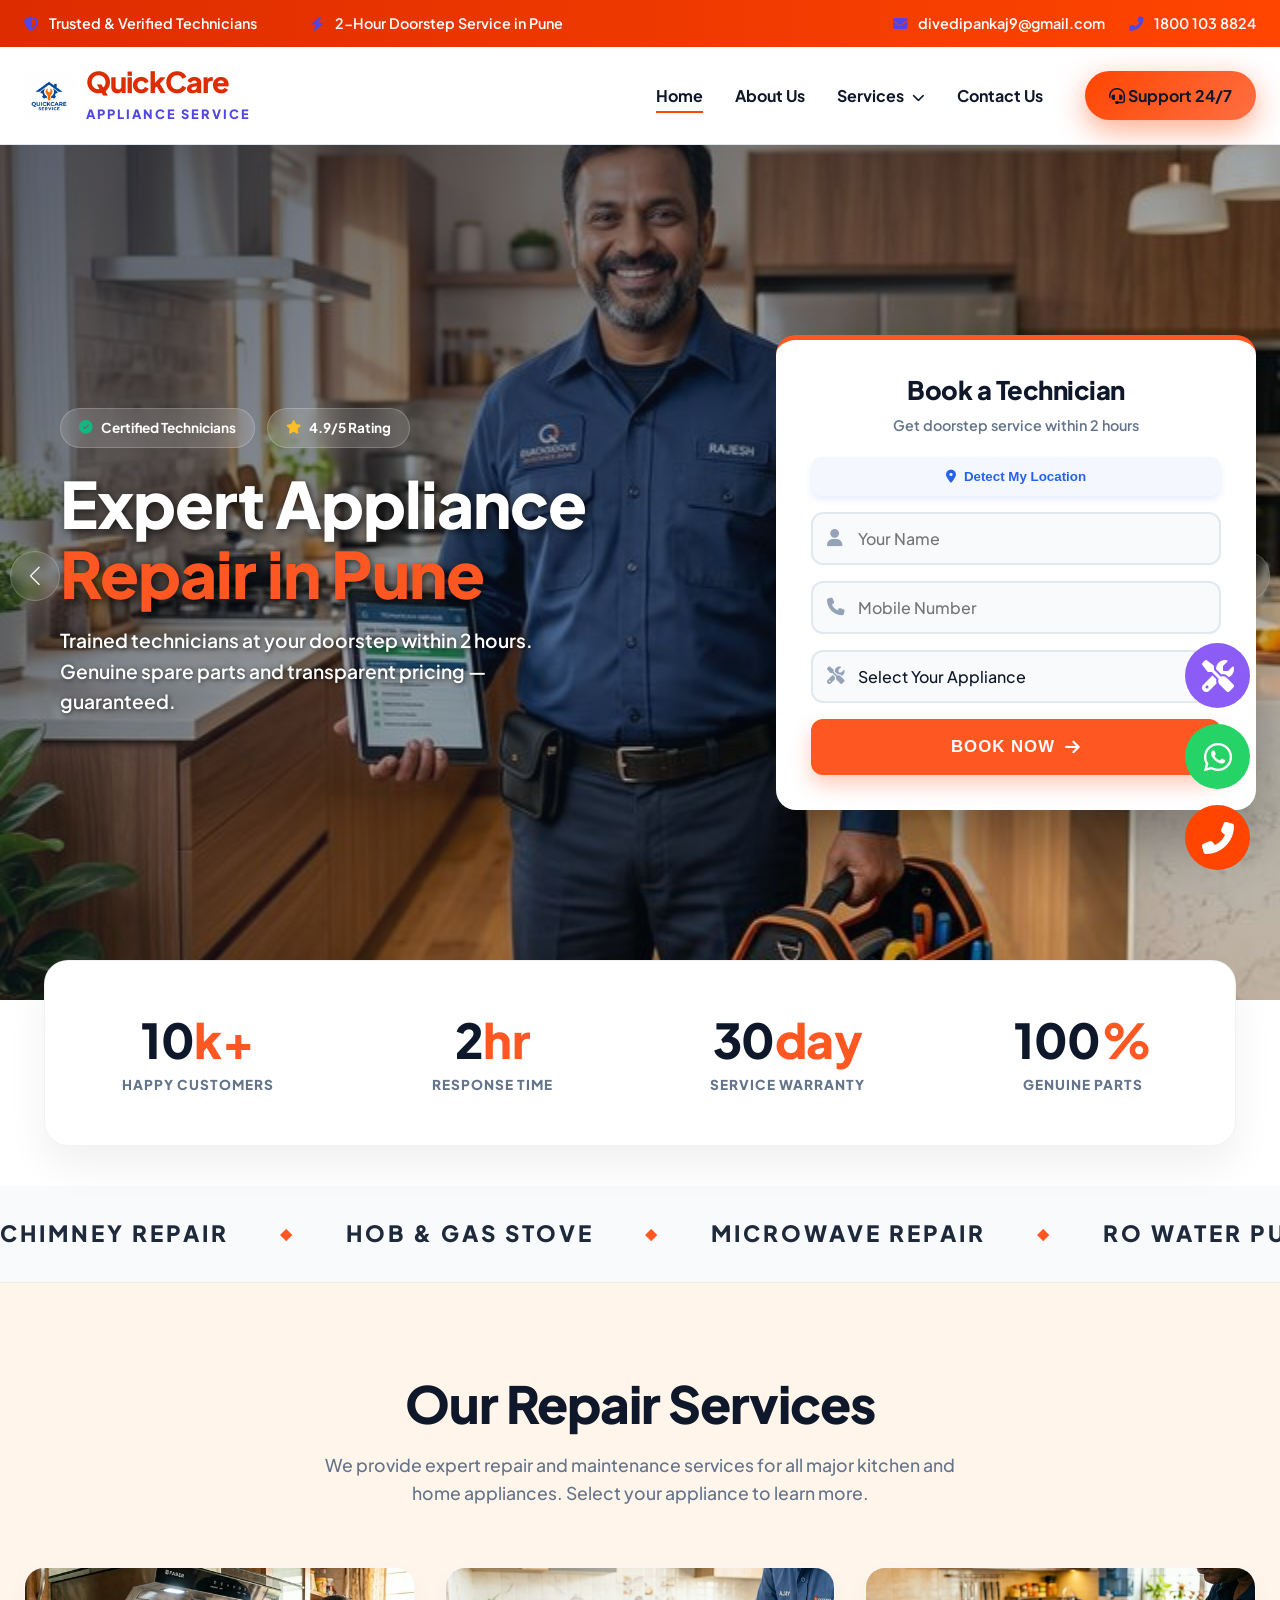
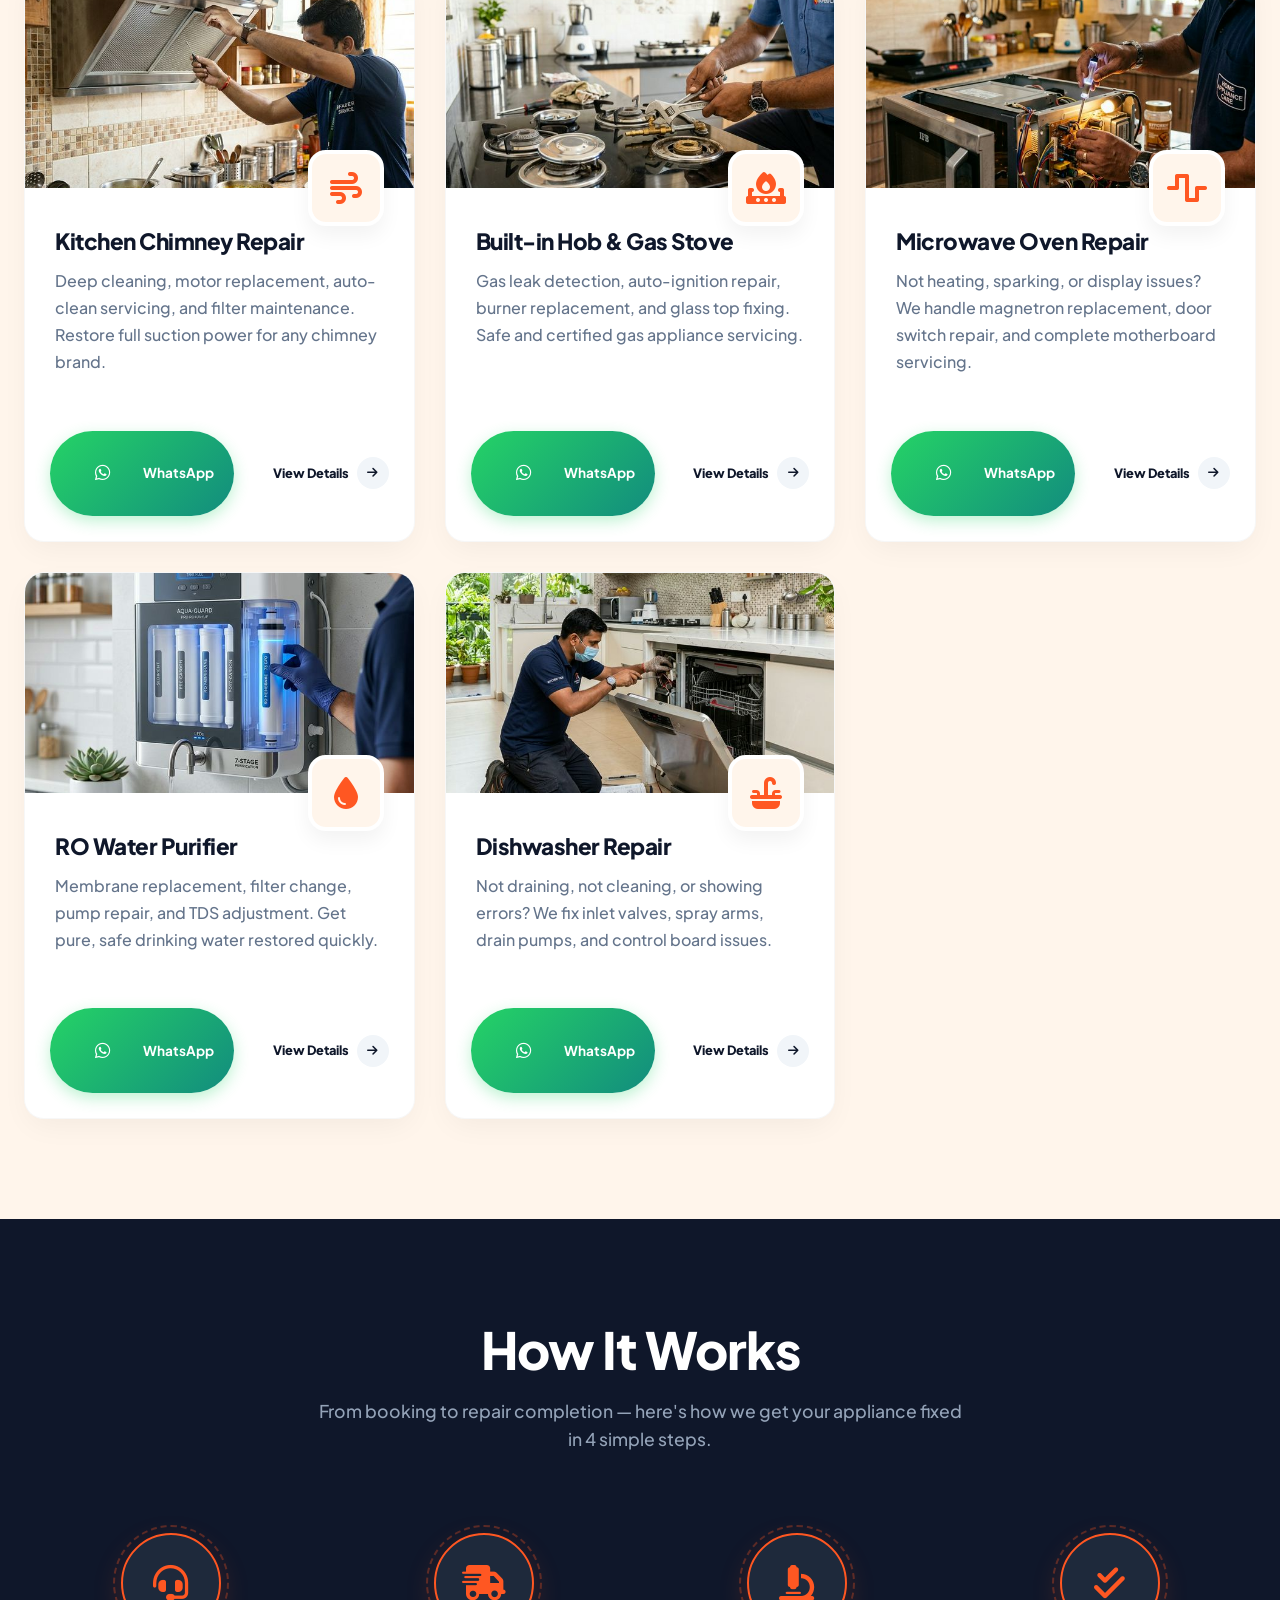
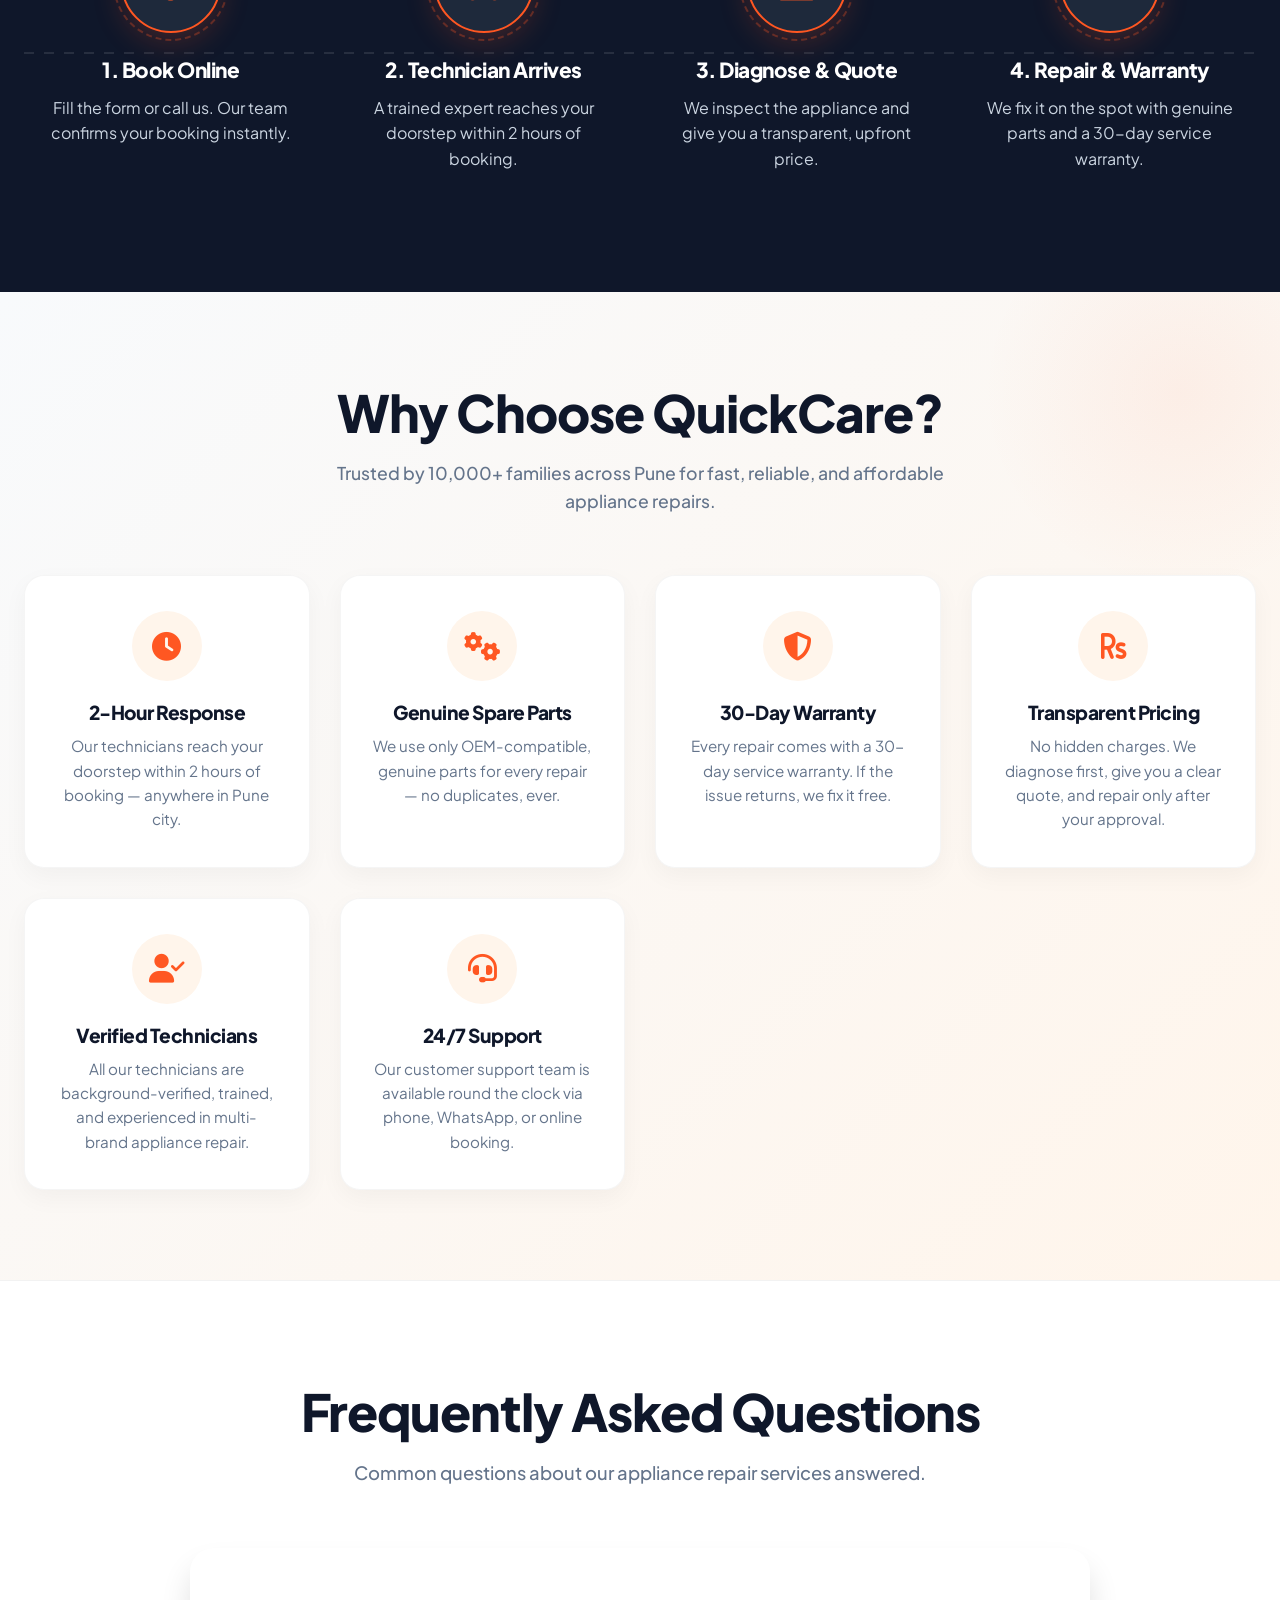
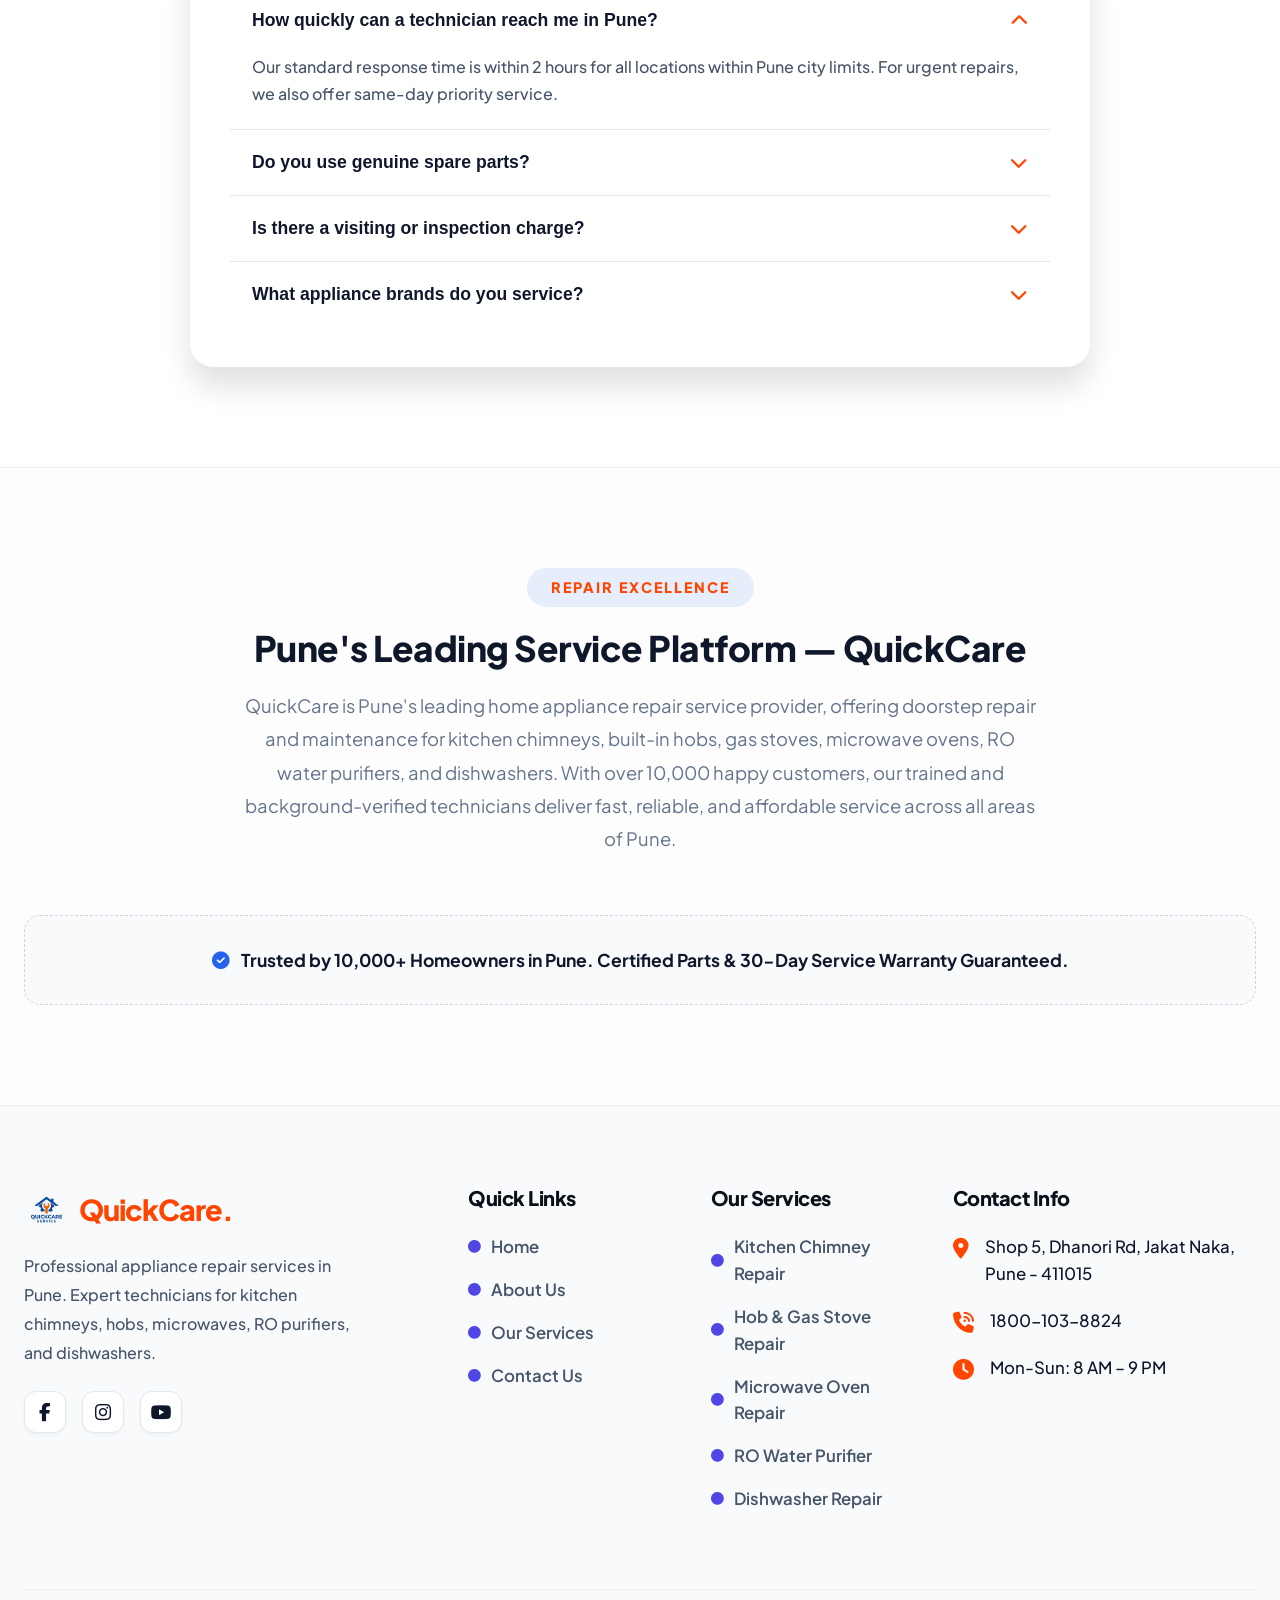
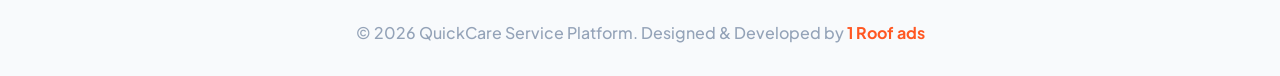
==== commit 4c1b2a86: "styling updated" ====
--- a/index.html
+++ b/index.html
@@ -992,6 +992,28 @@
             box-shadow: 0 4px 12px rgba(255, 87, 34, 0.3);
         }
 
+        /* Responsive Fix for Handheld Devices (iPhone 14/etc) */
+        @media(max-width: 480px) {
+            .svc-btns {
+                padding: 0 15px 20px;
+                gap: 5px;
+            }
+            .svc-btn-wa {
+                padding: 8px 12px;
+                font-size: 0.75rem;
+                gap: 5px;
+            }
+            .svc-btn-detail {
+                font-size: 0.72rem;
+                gap: 4px;
+            }
+            .svc-btn-detail i {
+                width: 28px;
+                height: 28px;
+                font-size: 0.65rem;
+            }
+        }
+
         /* Premium SEO Insights Hub */
         .seo-content {
             padding: 100px 0;
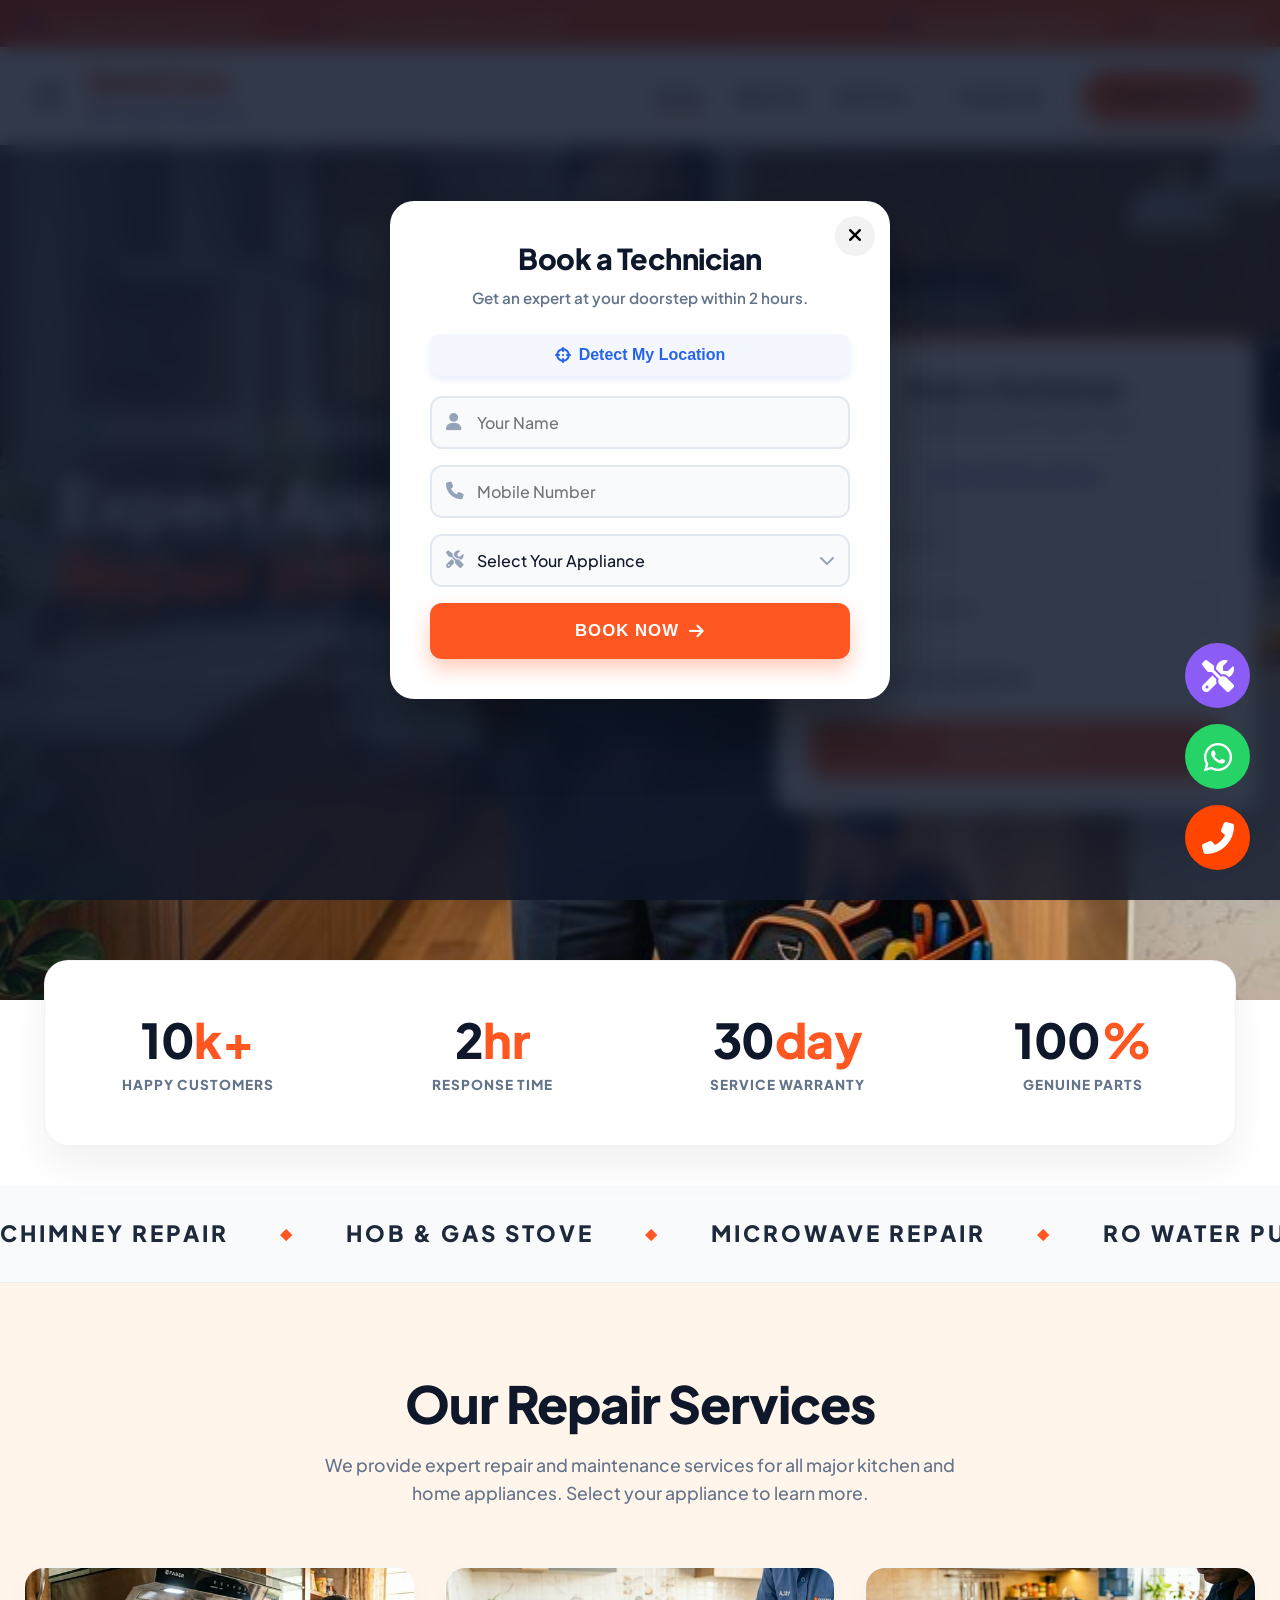
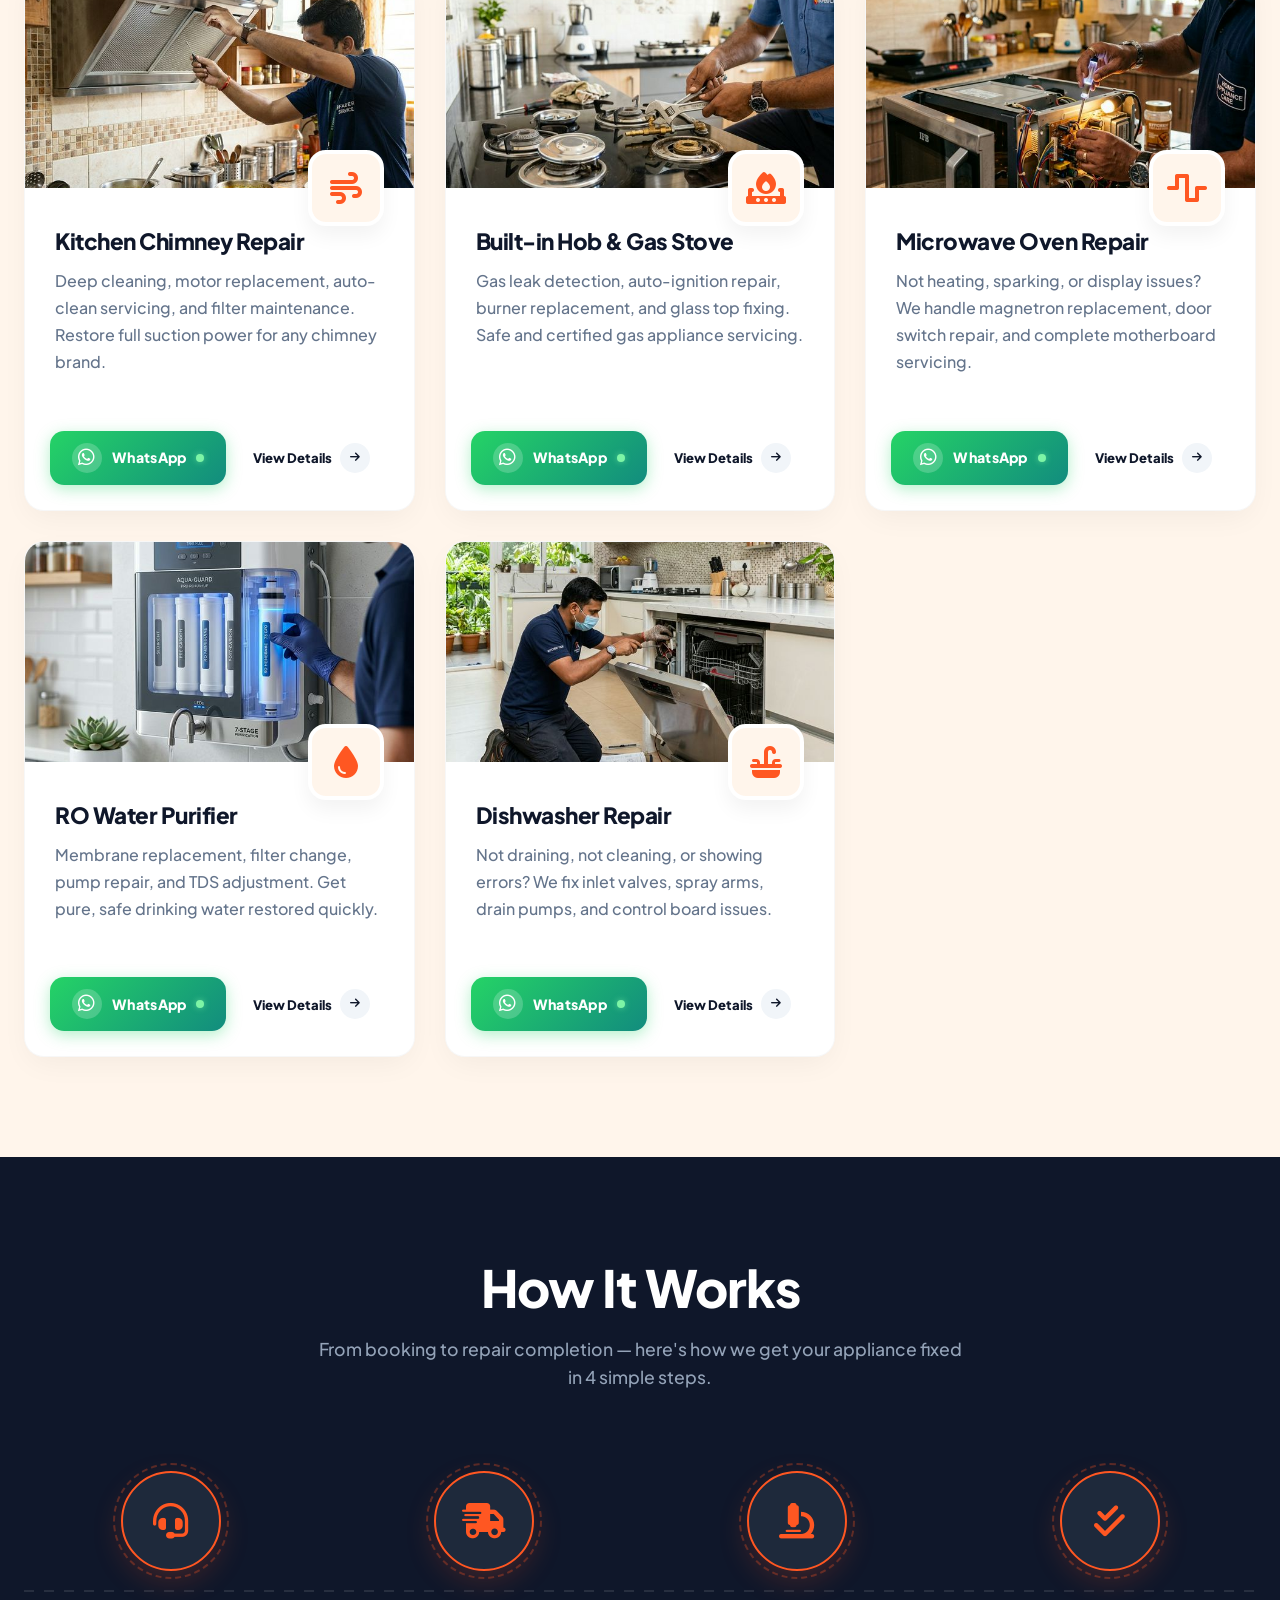
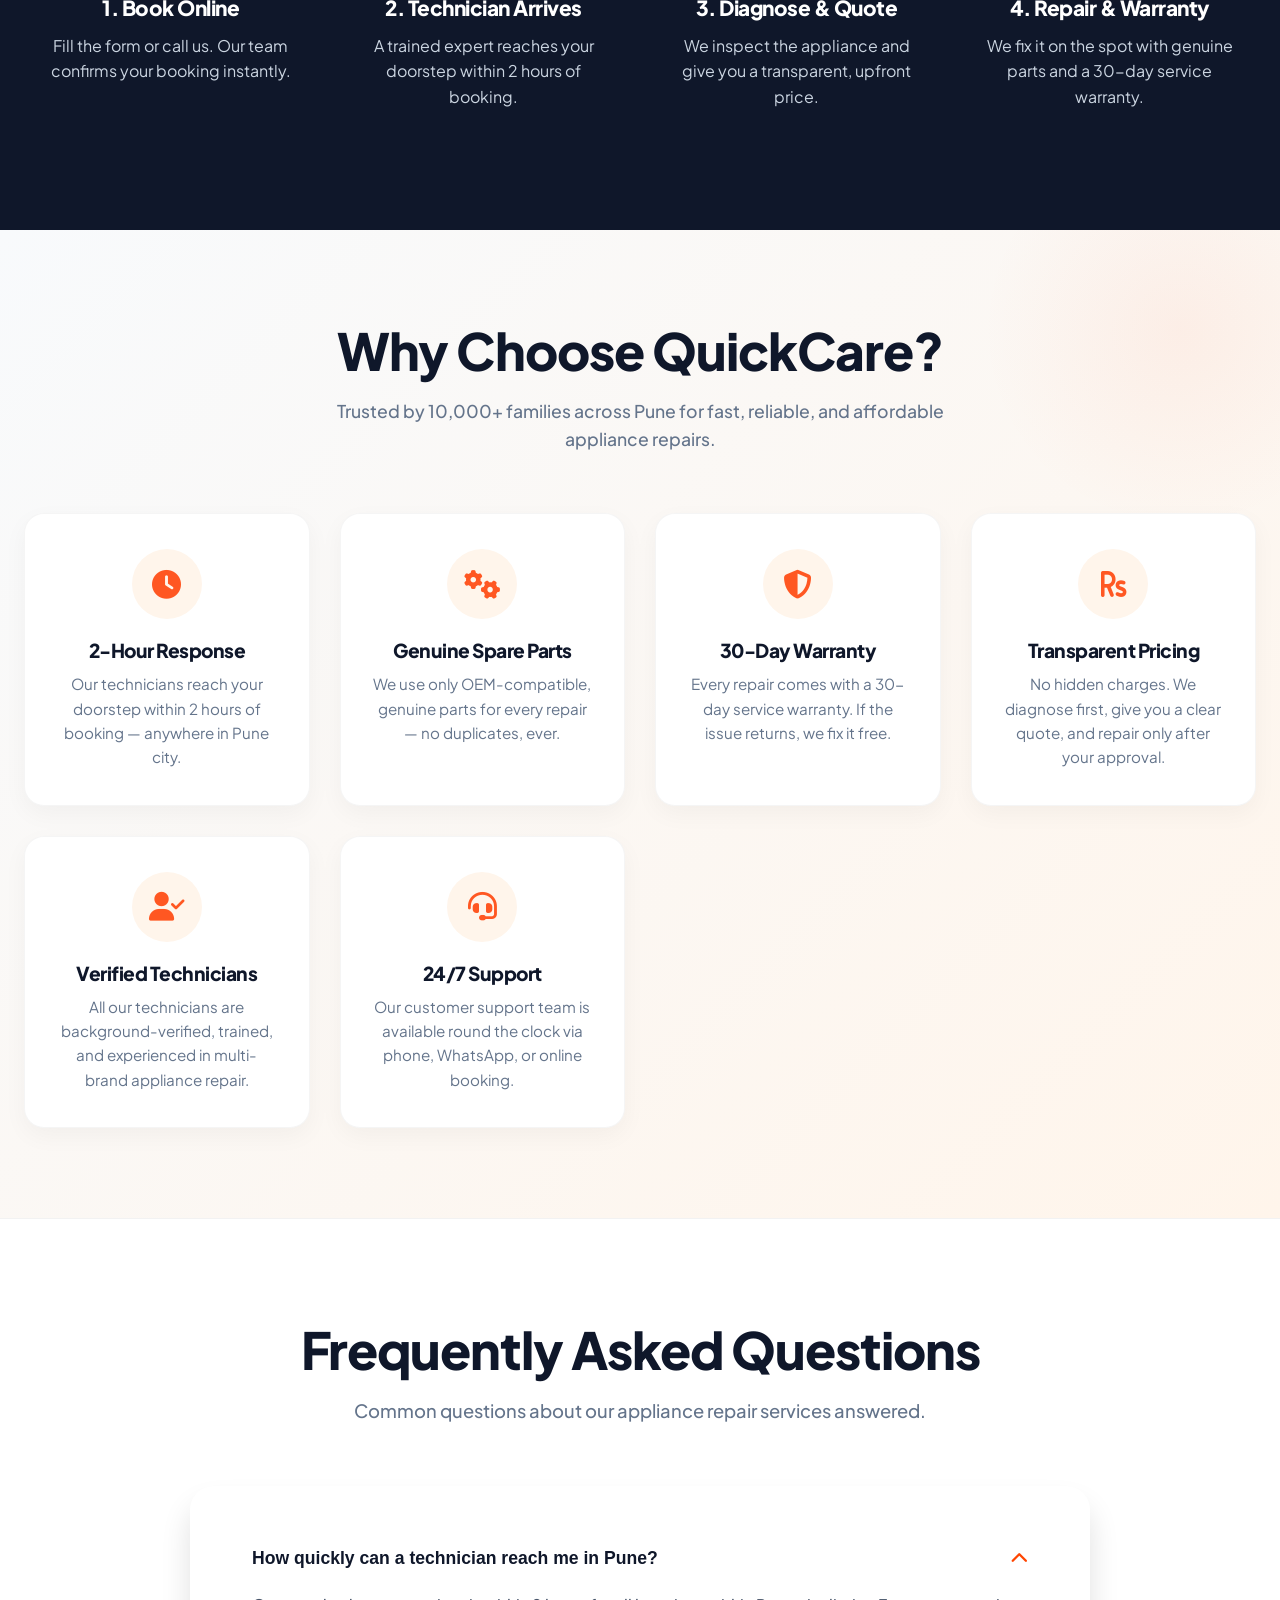
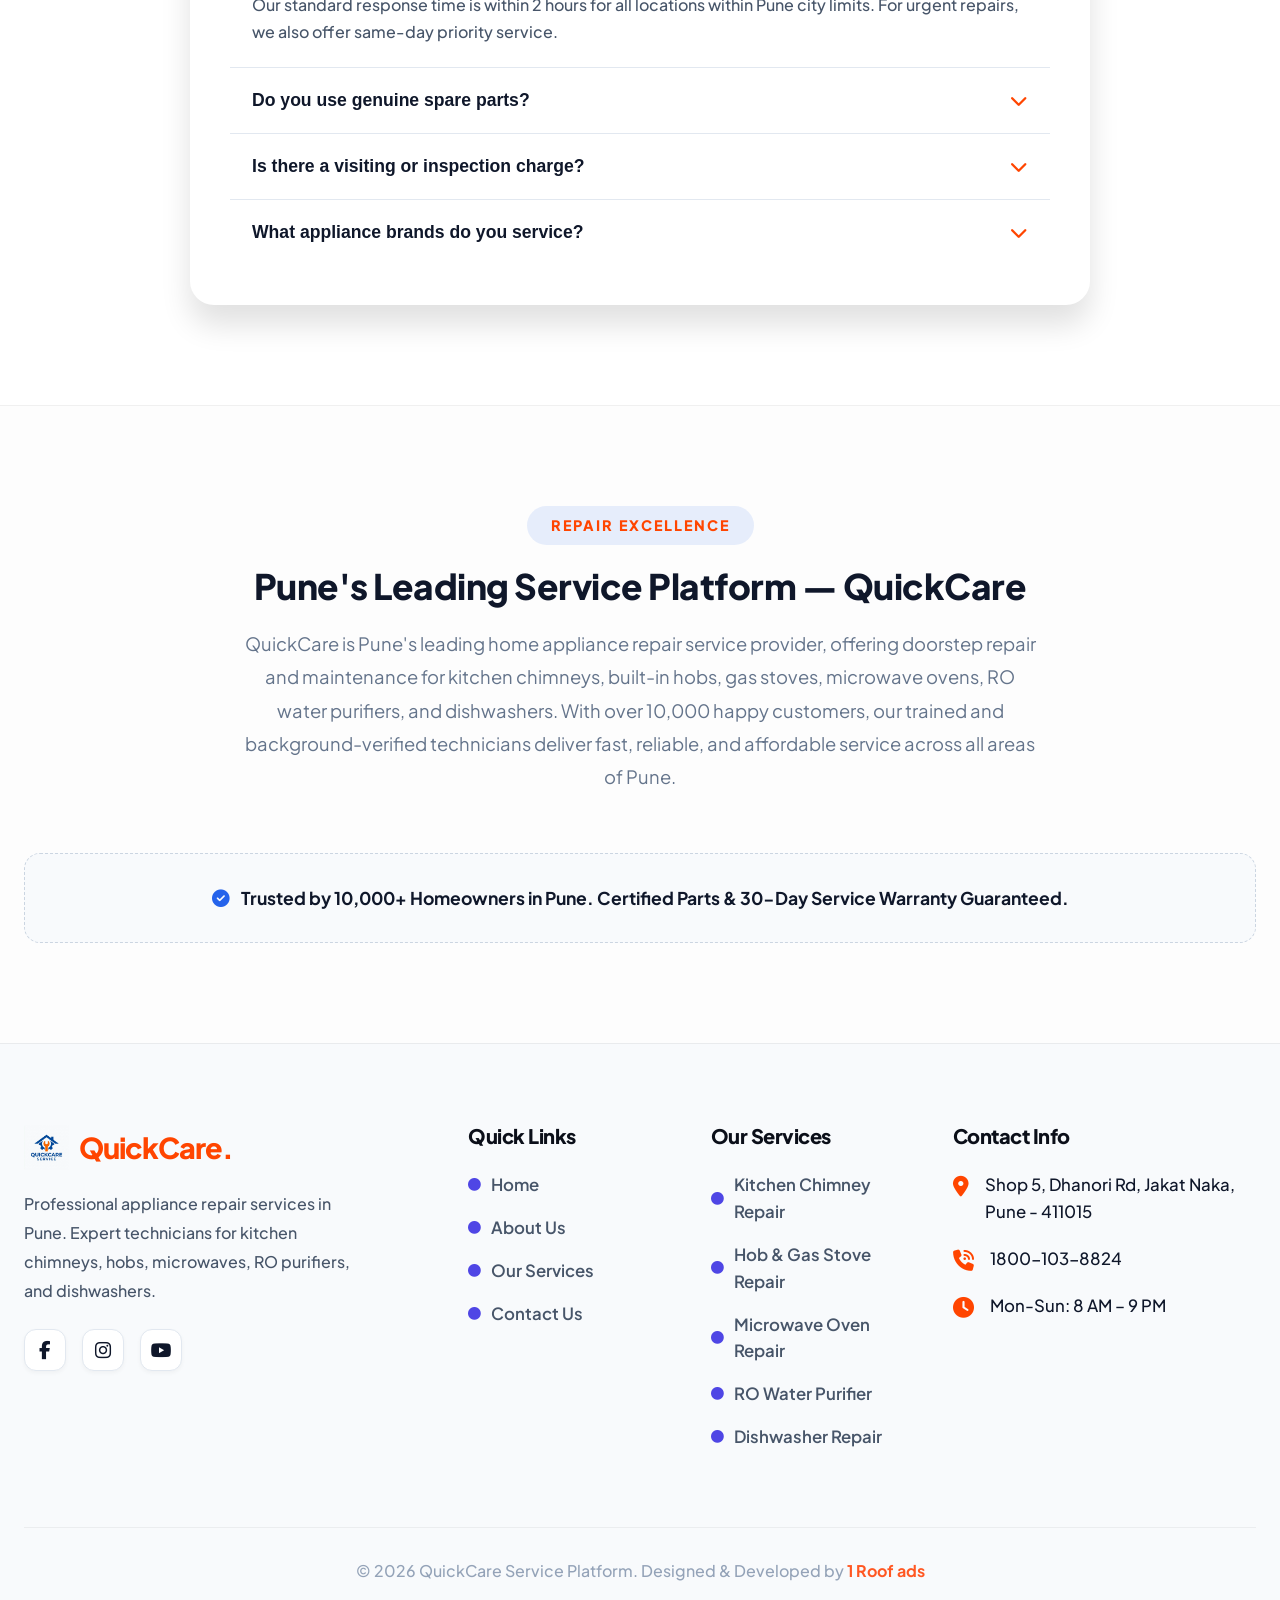
==== commit 48741f01: "styling updated" ====
--- a/index.html
+++ b/index.html
@@ -925,35 +925,86 @@
         .svc-btns {
             display: flex;
             align-items: center;
-            justify-content: space-between;
+            gap: 12px;
             padding: 0 25px 25px;
             position: relative;
             z-index: 5;
         }
 
+        /* Premium WhatsApp Button */
         .svc-btn-wa {
             display: inline-flex;
             align-items: center;
-            gap: 8px;
-            background: linear-gradient(135deg, #25D366, #128C7E);
+            gap: 10px;
+            background: linear-gradient(135deg, #25D366 0%, #128C7E 100%);
             color: #FFF;
-            padding: 10px 20px;
-            border-radius: 50px;
-            font-weight: 700;
-            font-size: 0.85rem;
-            box-shadow: 0 5px 15px rgba(37, 211, 102, 0.3);
-            transition: 0.4s cubic-bezier(0.175, 0.885, 0.32, 1.275);
+            padding: 12px 22px;
+            border-radius: 14px;
+            font-weight: 800;
+            font-size: 0.88rem;
+            letter-spacing: 0.3px;
+            box-shadow: 0 4px 15px rgba(37, 211, 102, 0.35);
+            transition: all 0.4s cubic-bezier(0.175, 0.885, 0.32, 1.275);
             text-decoration: none;
+            position: relative;
+            overflow: hidden;
+        }
+
+        .svc-btn-wa::before {
+            content: '';
+            position: absolute;
+            top: 0;
+            left: -100%;
+            width: 60%;
+            height: 100%;
+            background: linear-gradient(90deg, transparent, rgba(255,255,255,0.25), transparent);
+            transform: skewX(-25deg);
+            transition: left 0.6s ease;
+        }
+
+        .svc-btn-wa:hover::before {
+            left: 130%;
         }
 
         .svc-btn-wa:hover {
-            transform: translateY(-4px) scale(1.05);
-            box-shadow: 0 10px 25px rgba(37, 211, 102, 0.4);
+            transform: translateY(-3px) scale(1.03);
+            box-shadow: 0 8px 25px rgba(37, 211, 102, 0.45);
             color: #FFF;
         }
 
         .svc-btn-wa i {
-            font-size: 1.1rem;
+            font-size: 1.2rem;
+            width: 30px;
+            height: 30px;
+            background: rgba(255,255,255,0.2);
+            border-radius: 50%;
+            display: flex;
+            align-items: center;
+            justify-content: center;
+            flex-shrink: 0;
+            transition: 0.3s;
+        }
+
+        .svc-btn-wa:hover i {
+            background: rgba(255,255,255,0.35);
+            transform: rotate(15deg) scale(1.1);
+        }
+
+        /* Pulsing live indicator dot */
+        .svc-btn-wa::after {
+            content: '';
+            width: 8px;
+            height: 8px;
+            background: #7df5a6;
+            border-radius: 50%;
+            flex-shrink: 0;
+            animation: waPulse 1.8s ease-in-out infinite;
+            box-shadow: 0 0 6px rgba(125, 245, 166, 0.6);
+        }
+
+        @keyframes waPulse {
+            0%, 100% { opacity: 1; transform: scale(1); }
+            50% { opacity: 0.5; transform: scale(0.7); }
         }
 
         .svc-btn-detail {
@@ -962,26 +1013,31 @@
             gap: 8px;
             color: #0f172a;
             font-weight: 800;
-            font-size: 0.8rem;
+            font-size: 0.82rem;
             text-decoration: none;
             background: transparent;
-            transition: 0.3s;
+            padding: 10px 14px;
+            border-radius: 12px;
+            border: 1.5px solid transparent;
+            transition: all 0.35s ease;
         }
 
         .svc-btn-detail:hover {
             color: #ff5722;
+            background: rgba(255, 87, 34, 0.04);
+            border-color: rgba(255, 87, 34, 0.15);
         }
 
         .svc-btn-detail i {
-            width: 32px;
-            height: 32px;
+            width: 30px;
+            height: 30px;
             display: flex;
             align-items: center;
             justify-content: center;
             background: #f1f5f9;
             color: #0f172a;
             border-radius: 50%;
-            font-size: 0.75rem;
+            font-size: 0.7rem;
             transition: 0.4s cubic-bezier(0.175, 0.885, 0.32, 1.275);
         }
 
@@ -992,20 +1048,55 @@
             box-shadow: 0 4px 12px rgba(255, 87, 34, 0.3);
         }
 
-        /* Responsive Fix for Handheld Devices (iPhone 14/etc) */
+        /* Responsive */
+        @media(max-width: 768px) {
+            .svc-btns {
+                flex-wrap: wrap;
+                padding: 0 20px 20px;
+                gap: 10px;
+            }
+            .svc-btn-wa {
+                padding: 11px 18px;
+                font-size: 0.82rem;
+                flex: 1 1 auto;
+                justify-content: center;
+                min-width: 140px;
+            }
+            .svc-btn-detail {
+                font-size: 0.75rem;
+                flex: 1 1 auto;
+                justify-content: center;
+                min-width: 100px;
+            }
+        }
         @media(max-width: 480px) {
             .svc-btns {
                 padding: 0 15px 20px;
-                gap: 5px;
+                gap: 10px;
+                flex-direction: column;
             }
             .svc-btn-wa {
-                padding: 8px 12px;
-                font-size: 0.75rem;
-                gap: 5px;
+                padding: 14px 20px;
+                font-size: 0.9rem;
+                gap: 10px;
+                width: 100%;
+                justify-content: center;
+                border-radius: 14px;
+            }
+            .svc-btn-wa i {
+                width: 32px;
+                height: 32px;
+                font-size: 1.15rem;
             }
             .svc-btn-detail {
-                font-size: 0.72rem;
-                gap: 4px;
+                font-size: 0.82rem;
+                gap: 6px;
+                width: 100%;
+                justify-content: center;
+                padding: 12px;
+                background: #f8fafc;
+                border-radius: 14px;
+                border-color: #e2e8f0;
             }
             .svc-btn-detail i {
                 width: 28px;
@@ -1219,9 +1310,9 @@
                     Book a Technician</h3>
                 <p style="text-align:center; color:#64748b; margin-bottom:24px; font-weight:600; font-size:0.95rem;">Get
                     an expert at your doorstep within 2 hours.</p>
-                <button type="button" onclick="detectLocation()"
+                <button type="button" class="location-btn" onclick="detectLocation(this)"
                     style="width:100%; border:none; background:rgba(37,99,235,0.05); color:#2563eb; padding:12px; border-radius:10px; font-weight:700; cursor:pointer; margin-bottom:20px; display:flex; align-items:center; justify-content:center; gap:8px; transition:0.3s; box-shadow:0 4px 6px rgba(37,99,235,0.1);">
-                    <i class="fas fa-crosshairs"></i> <span id="locText">Detect My Location</span>
+                    <i class="fas fa-crosshairs"></i> <span class="loc-text">Detect My Location</span>
                 </button>
                 <form
                     onsubmit="event.preventDefault(); alert('Your service request has been submitted! Our team will call you shortly.'); document.getElementById('queryModal').classList.remove('active');">
@@ -1373,9 +1464,9 @@
                     <p class="form-subtitle">Get doorstep service within 2 hours</p>
                     <form
                         onsubmit="event.preventDefault(); alert('Your service request has been submitted! Our team will call you shortly.');">
-                        <button type="button" onclick="detectLocation()"
+                        <button type="button" class="location-btn" onclick="detectLocation(this)"
                             style="width:100%; border:none; background:rgba(37,99,235,0.05); color:#2563eb; padding:12px; border-radius:10px; font-weight:700; cursor:pointer; margin-bottom:16px; display:flex; align-items:center; justify-content:center; gap:8px; transition:0.3s; box-shadow:0 4px 6px rgba(37,99,235,0.1);">
-                            <i class="fas fa-map-marker-alt"></i> <span>Detect My Location</span>
+                            <i class="fas fa-map-marker-alt"></i> <span class="loc-text">Detect My Location</span>
                         </button>
                         <div class="form-group">
                             <i class="fas fa-user form-icon"></i>
@@ -1472,7 +1563,7 @@
             <div class="svc-grid-modern">
                 <!-- Chimney -->
                 <div class="svc-card-3d" data-aos="zoom-in" data-aos-delay="0"
-                    onclick="if(event.target.closest('.svc-actions'))return; location.href='service-chimney.html';">
+                    onclick="if(event.target.closest('.svc-btns'))return; location.href='service-chimney.html';">
                     <div class="svc-img-wrap"><img src="assets/chimney_indian_1774159192970.png" class="svc-img"
                             alt="Kitchen Chimney Repair Service in Pune"></div>
                     <div class="svc-body-3d">
@@ -1491,7 +1582,7 @@
 
                 <!-- Hobs -->
                 <div class="svc-card-3d" data-aos="zoom-in" data-aos-delay="100"
-                    onclick="if(event.target.closest('.svc-actions'))return; location.href='service-hob.html';">
+                    onclick="if(event.target.closest('.svc-btns'))return; location.href='service-hob.html';">
                     <div class="svc-img-wrap"><img src="assets/stove_indian_1774159214973.png" class="svc-img"
                             alt="Built-in Hob Gas Stove Repair in Pune"></div>
                     <div class="svc-body-3d">
@@ -1510,7 +1601,7 @@
 
                 <!-- Microwave -->
                 <div class="svc-card-3d" data-aos="zoom-in" data-aos-delay="200"
-                    onclick="if(event.target.closest('.svc-actions'))return; location.href='service-microwave.html';">
+                    onclick="if(event.target.closest('.svc-btns'))return; location.href='service-microwave.html';">
                     <div class="svc-img-wrap"><img src="assets/microwave_indian_1774159242700.png" class="svc-img"
                             alt="Microwave Oven Repair Service in Pune"></div>
                     <div class="svc-body-3d">
@@ -1529,7 +1620,7 @@
 
                 <!-- RO -->
                 <div class="svc-card-3d" data-aos="zoom-in" data-aos-delay="300"
-                    onclick="if(event.target.closest('.svc-actions'))return; location.href='service-ro.html';">
+                    onclick="if(event.target.closest('.svc-btns'))return; location.href='service-ro.html';">
                     <div class="svc-img-wrap"><img src="assets/ro_indian_1774159259432.png" class="svc-img"
                             alt="RO Water Purifier Repair in Pune"></div>
                     <div class="svc-body-3d">
@@ -1548,7 +1639,7 @@
 
                 <!-- Dishwasher -->
                 <div class="svc-card-3d" data-aos="zoom-in" data-aos-delay="400"
-                    onclick="if(event.target.closest('.svc-actions'))return; location.href='service-dishwasher.html';">
+                    onclick="if(event.target.closest('.svc-btns'))return; location.href='service-dishwasher.html';">
                     <div class="svc-img-wrap"><img src="assets/dishwasher_indian_1774159277516.png" class="svc-img"
                             alt="Dishwasher Repair Service in Pune"></div>
                     <div class="svc-body-3d">
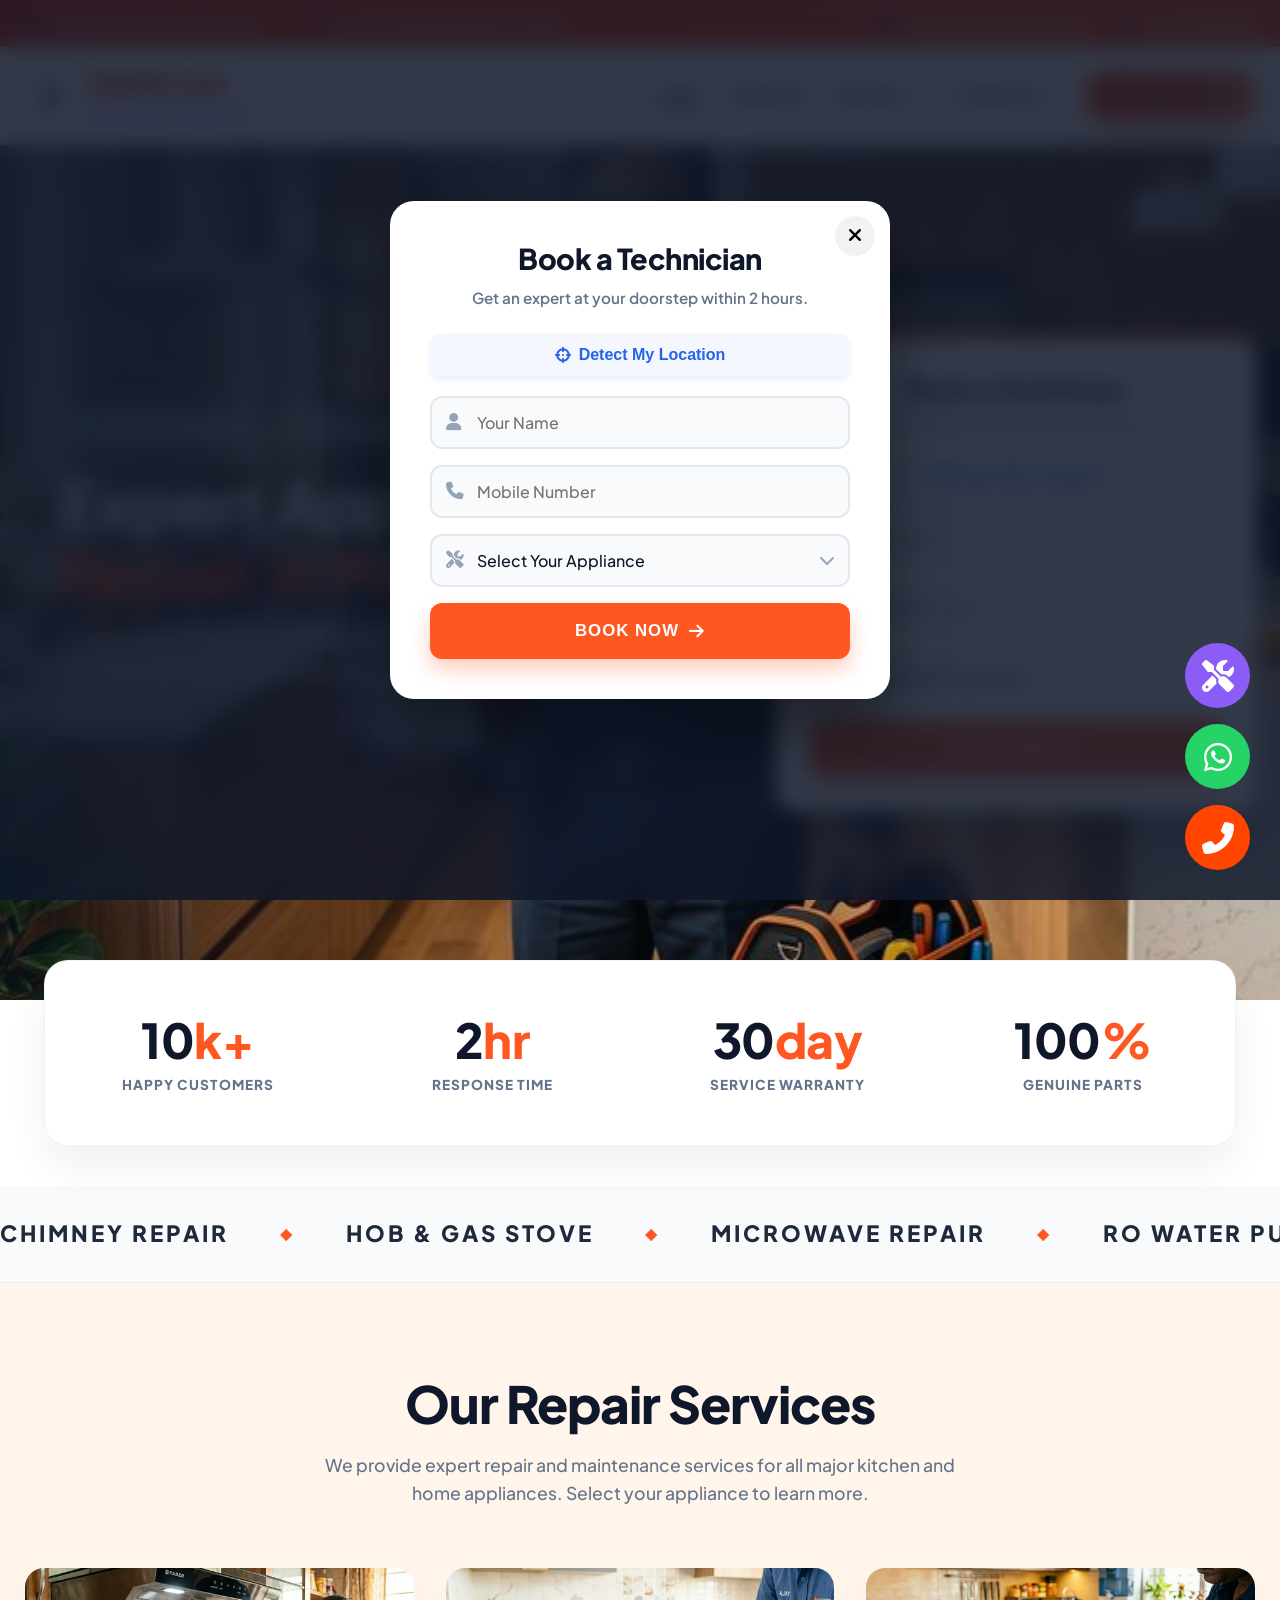
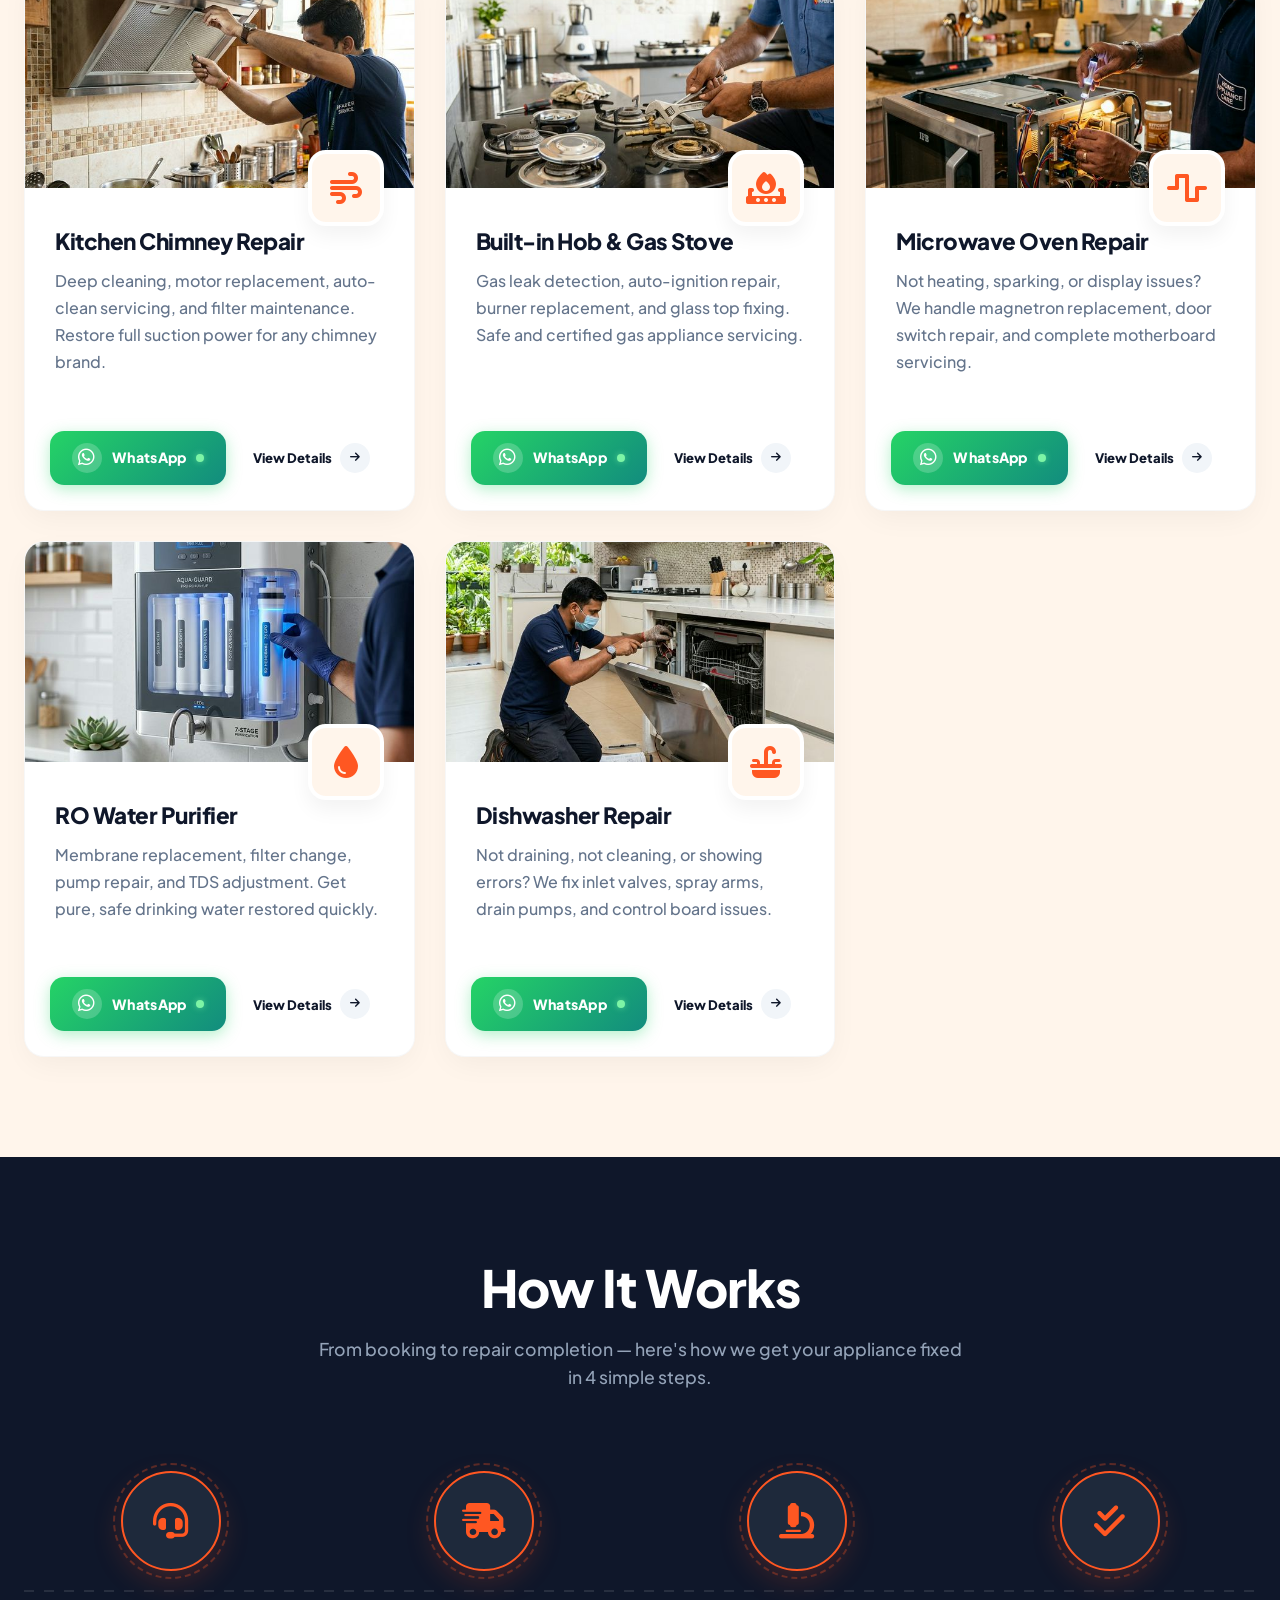
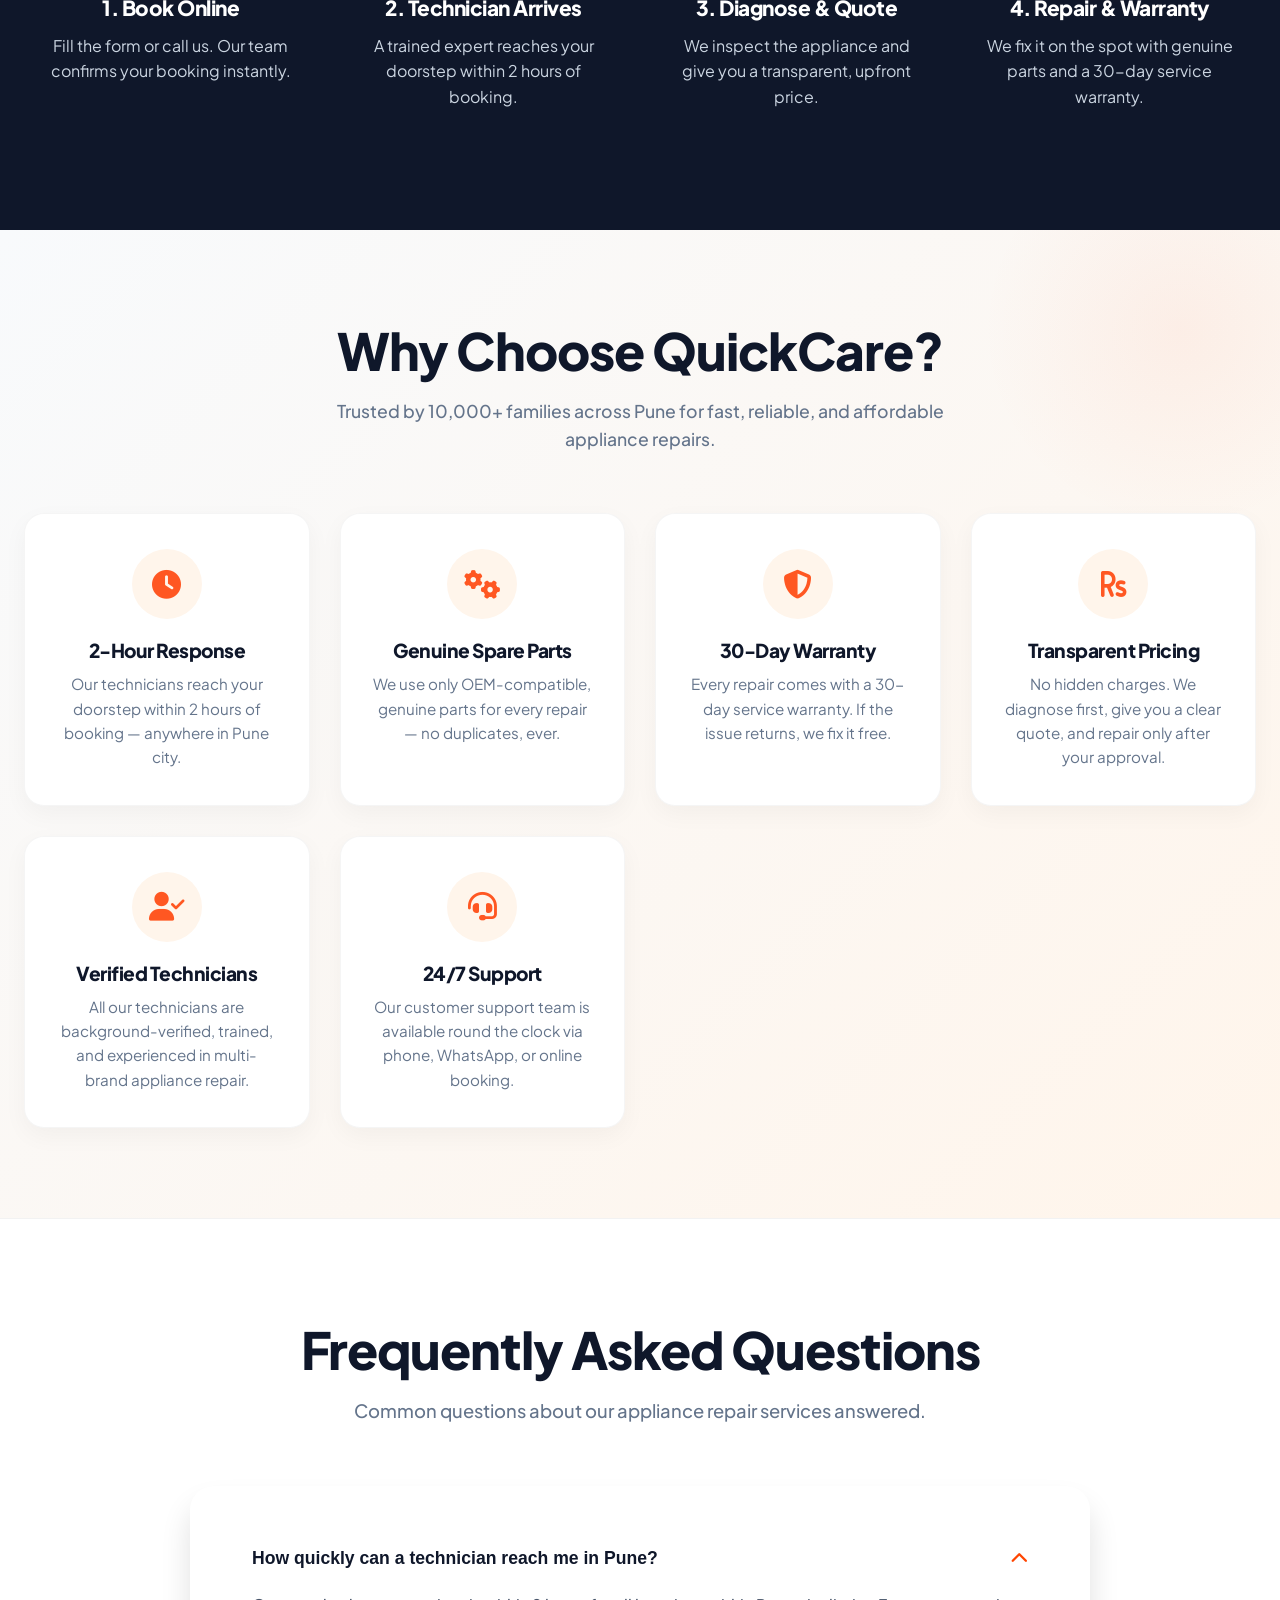
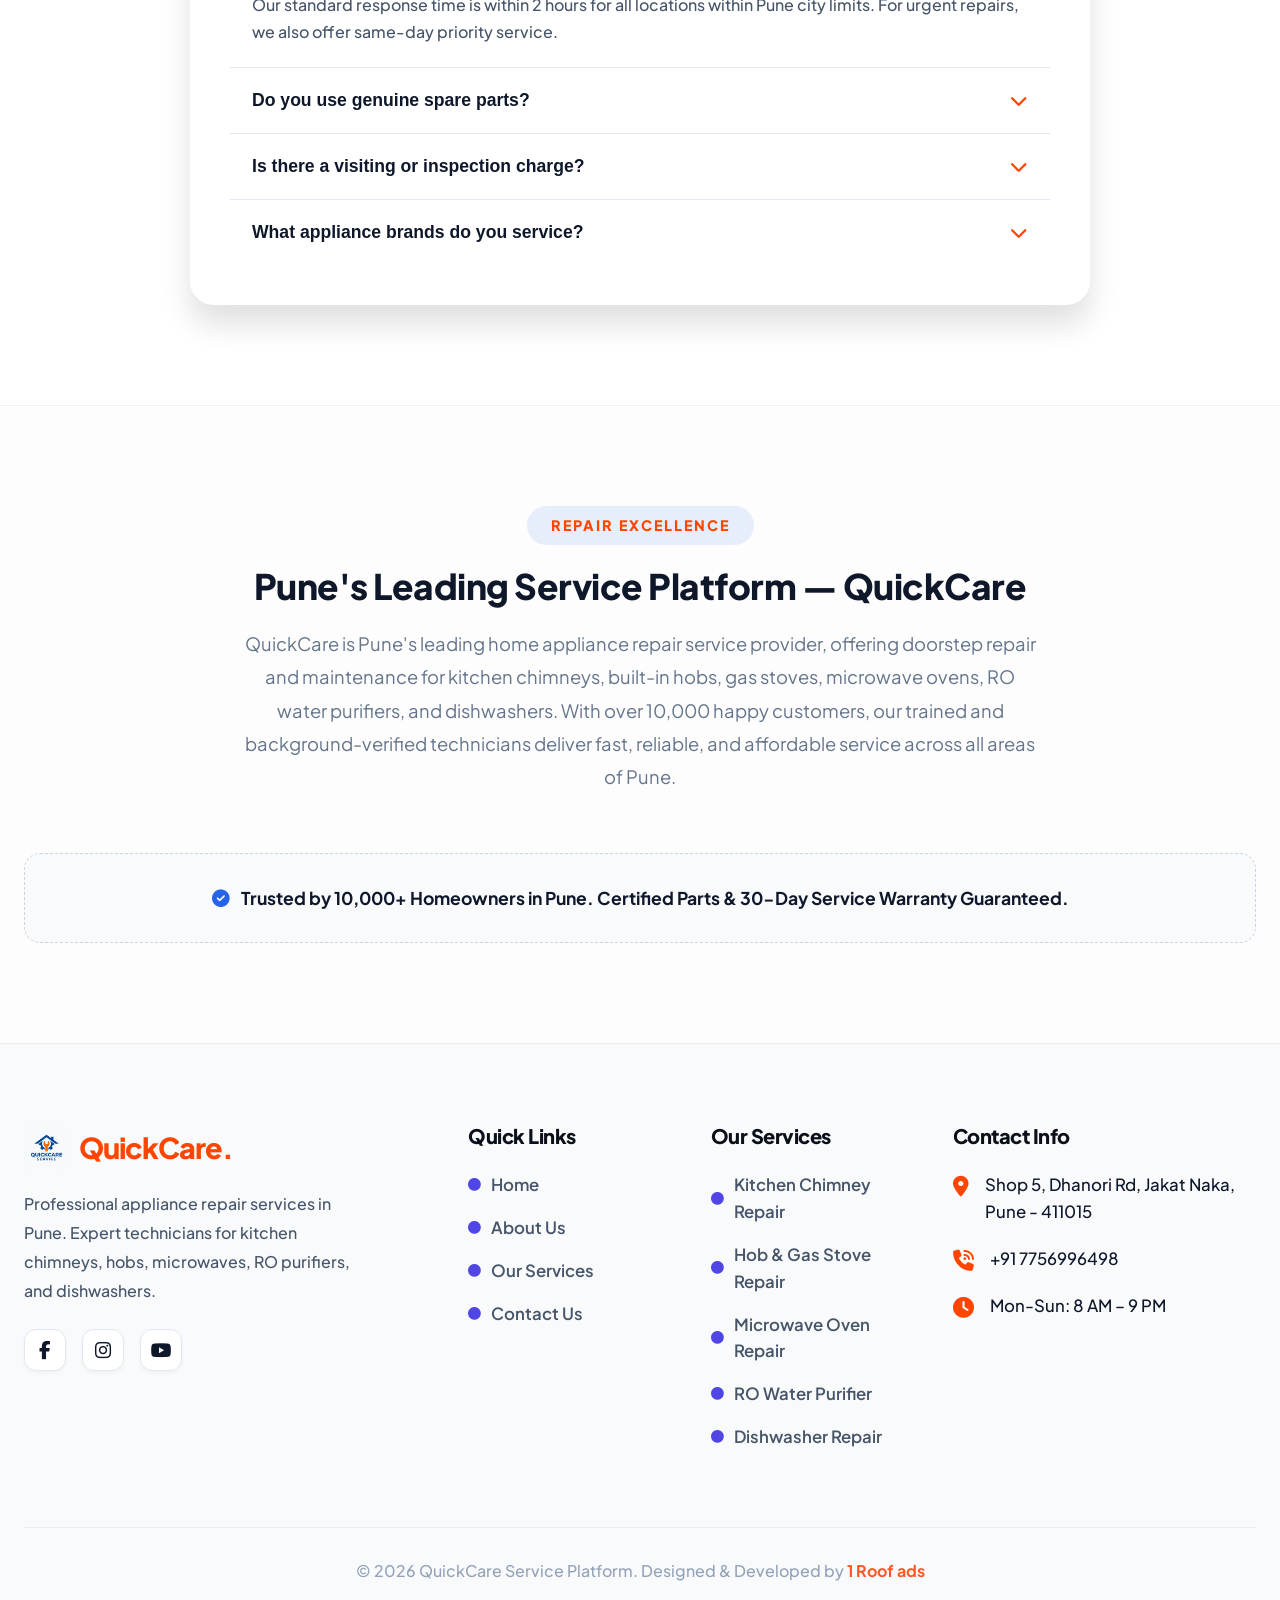
==== commit c1258a1b: "phone updated" ====
--- a/index.html
+++ b/index.html
@@ -25,7 +25,7 @@
       "name": "QuickCare Appliance Service",
       "description": "Expert kitchen chimney, built-in hob, microwave oven, RO water purifier, and dishwasher repair services in Pune.",
       "url": "https://quickcareservice.com",
-      "telephone": "+91-1800-103-8824",
+      "telephone": "+917756996498",
       "email": "divedipankaj9@gmail.com",
       "address": {
         "@type": "PostalAddress",
@@ -1354,7 +1354,7 @@
             </div>
             <div class="top-bar-right">
                 <a href="mailto:divedipankaj9@gmail.com"><i class="fas fa-envelope"></i> divedipankaj9@gmail.com</a>
-                <a href="tel:18001038824" style="color: #FFF;"><i class="fas fa-phone-alt"></i> 1800 103 8824</a>
+                <a href="tel:+917756996498" style="color: #FFF;"><i class="fas fa-phone-alt"></i> +91 7756996498</a>
             </div>
         </div>
     </div>
@@ -1384,7 +1384,7 @@
                     </div>
                 </div>
                 <a href="contact.html">Contact Us</a>
-                <a href="tel:18001038824" class="btn btn-primary" style="margin-left: 10px; padding: 12px 24px;">
+                <a href="tel:+917756996498" class="btn btn-primary" style="margin-left: 10px; padding: 12px 24px;">
                     <i class="fas fa-headset"></i> Support 24/7
                 </a>
             </nav>
@@ -1845,7 +1845,7 @@
                
                 <div class="seo-card" data-aos="fade-up" data-aos-delay="600">
                     <h3><i class="fas fa-map-marked-alt"></i> Serving All Areas in Pune</h3>
-                    <p>QuickCare provides doorstep appliance repair services across all major localities in Pune including Kothrud, Hinjewadi, Wakad, Baner, Viman Nagar, Kharadi, Hadapsar, Kondhwa, Undri, NIBM, Aundh, Pimpri-Chinchwad, Dhanori, and more. Call us at <strong>1800-103-8824</strong> (toll-free) for instant service.</p>
+                    <p>QuickCare provides doorstep appliance repair services across all major localities in Pune including Kothrud, Hinjewadi, Wakad, Baner, Viman Nagar, Kharadi, Hadapsar, Kondhwa, Undri, NIBM, Aundh, Pimpri-Chinchwad, Dhanori, and more. Call us at <strong>+91 7756996498</strong> (toll-free) for instant service.</p>
                 </div>
             </div> -->
 
@@ -1861,7 +1861,7 @@
         <a onclick="document.getElementById('queryModal').classList.add('active');" class="fab fab-query"
             style="background:#8B5CF6; cursor:pointer;" title="Book a Technician"><i class="fas fa-tools"></i></a>
         <a href="https://wa.me/917756996498" target="_blank" class="fab fab-wa"><i class="fab fa-whatsapp"></i></a>
-        <a href="tel:18001038824" class="fab fab-call"><i class="fas fa-phone-alt"></i></a>
+        <a href="tel:+917756996498" class="fab fab-call"><i class="fas fa-phone-alt"></i></a>
     </div>
 
     <!-- Footer -->
@@ -1909,7 +1909,7 @@
                     <ul class="footer-contact">
                         <li><i class="fas fa-map-marker-alt"></i> <span>Shop 5, Dhanori Rd, Jakat Naka, Pune -
                                 411015</span></li>
-                        <li><i class="fas fa-phone-volume"></i> <span>1800-103-8824</span></li>
+                        <li><i class="fas fa-phone-volume"></i> <span>+91 7756996498</span></li>
                         <li><i class="fas fa-clock"></i> <span>Mon-Sun: 8 AM – 9 PM</span></li>
                     </ul>
                 </div>
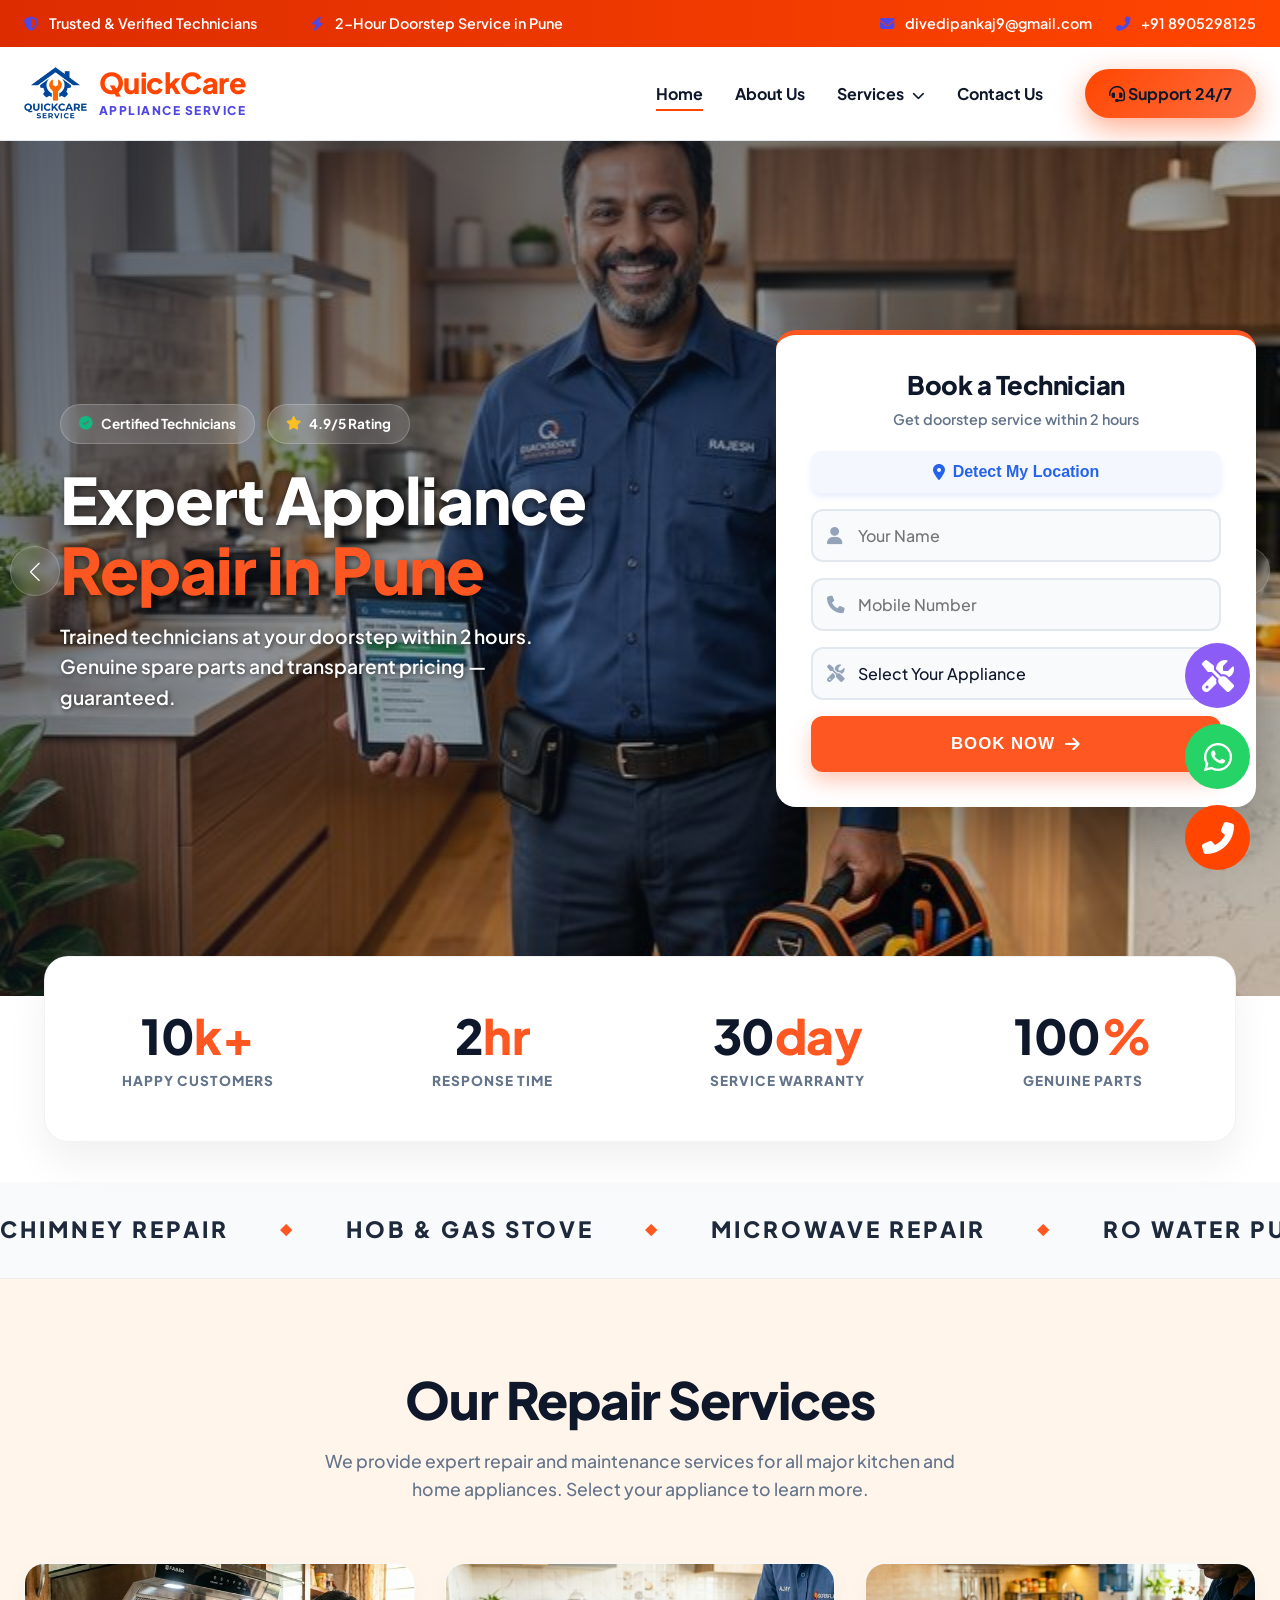
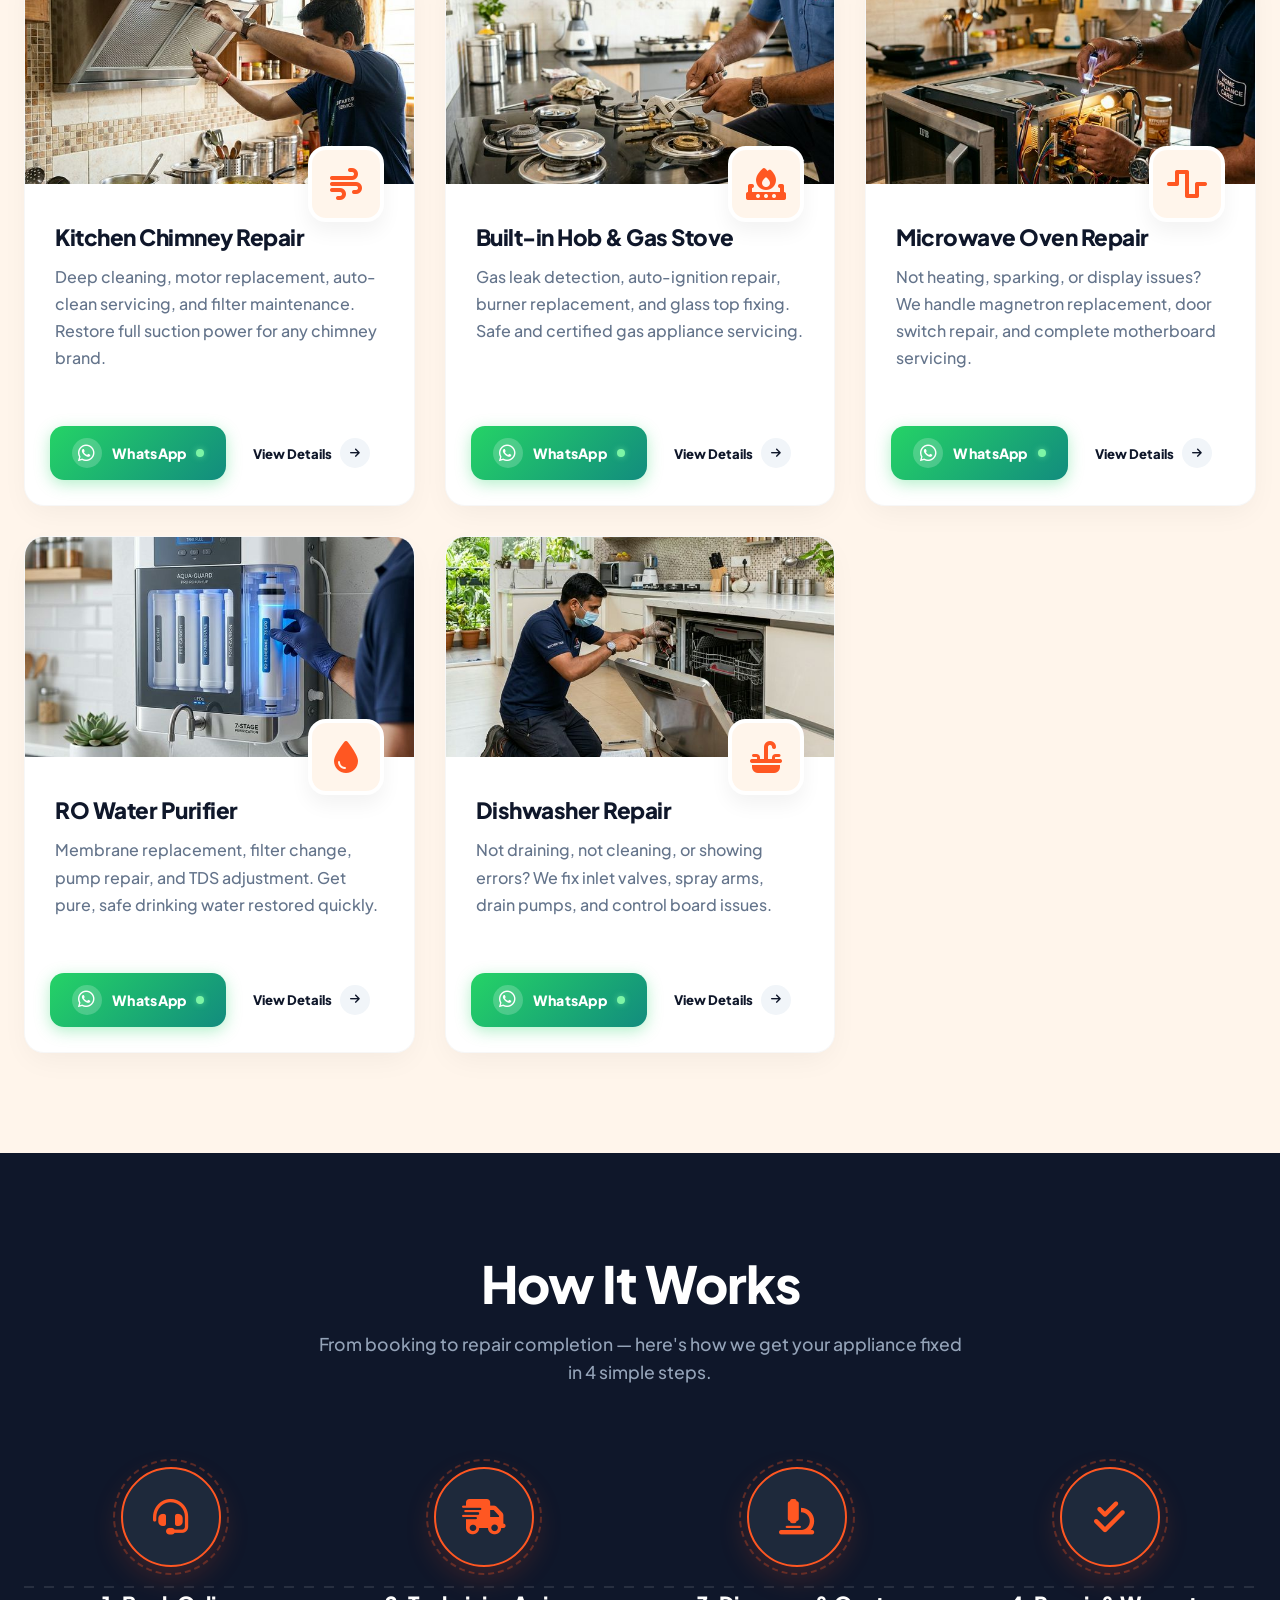
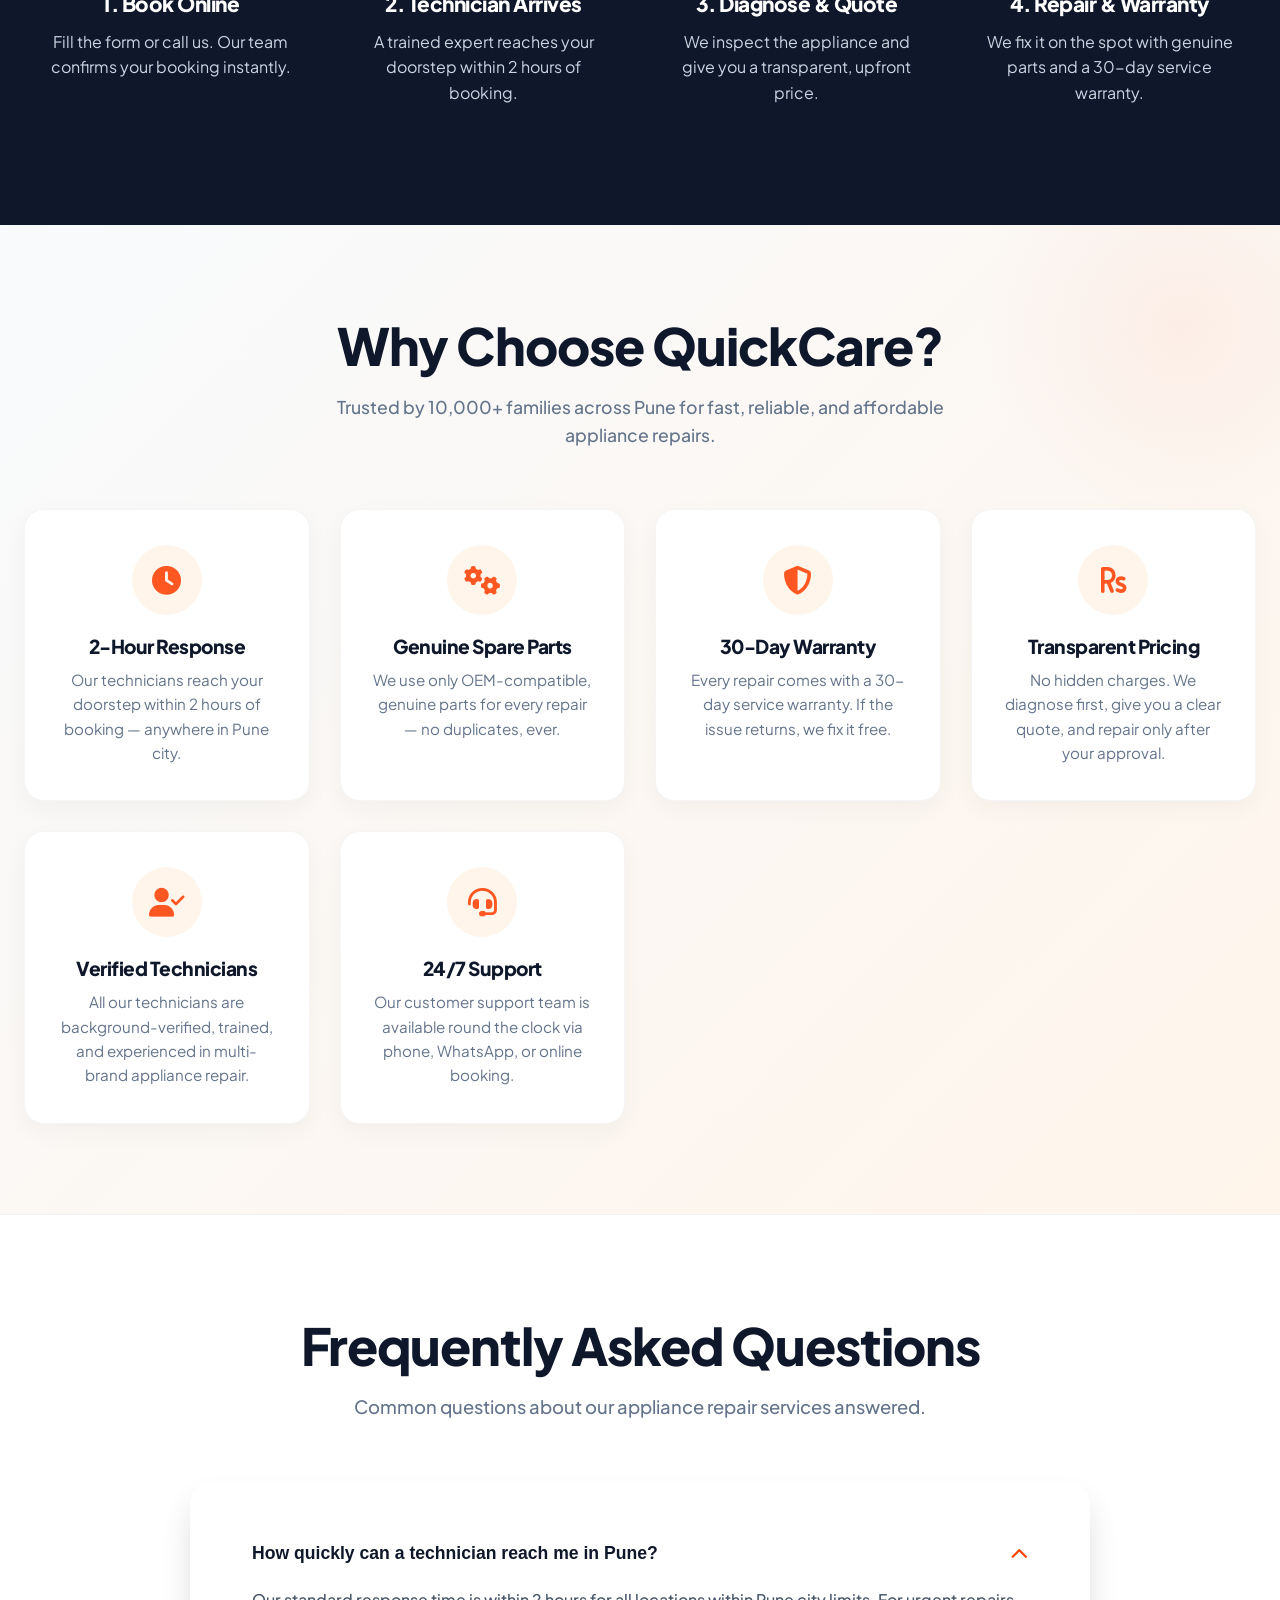
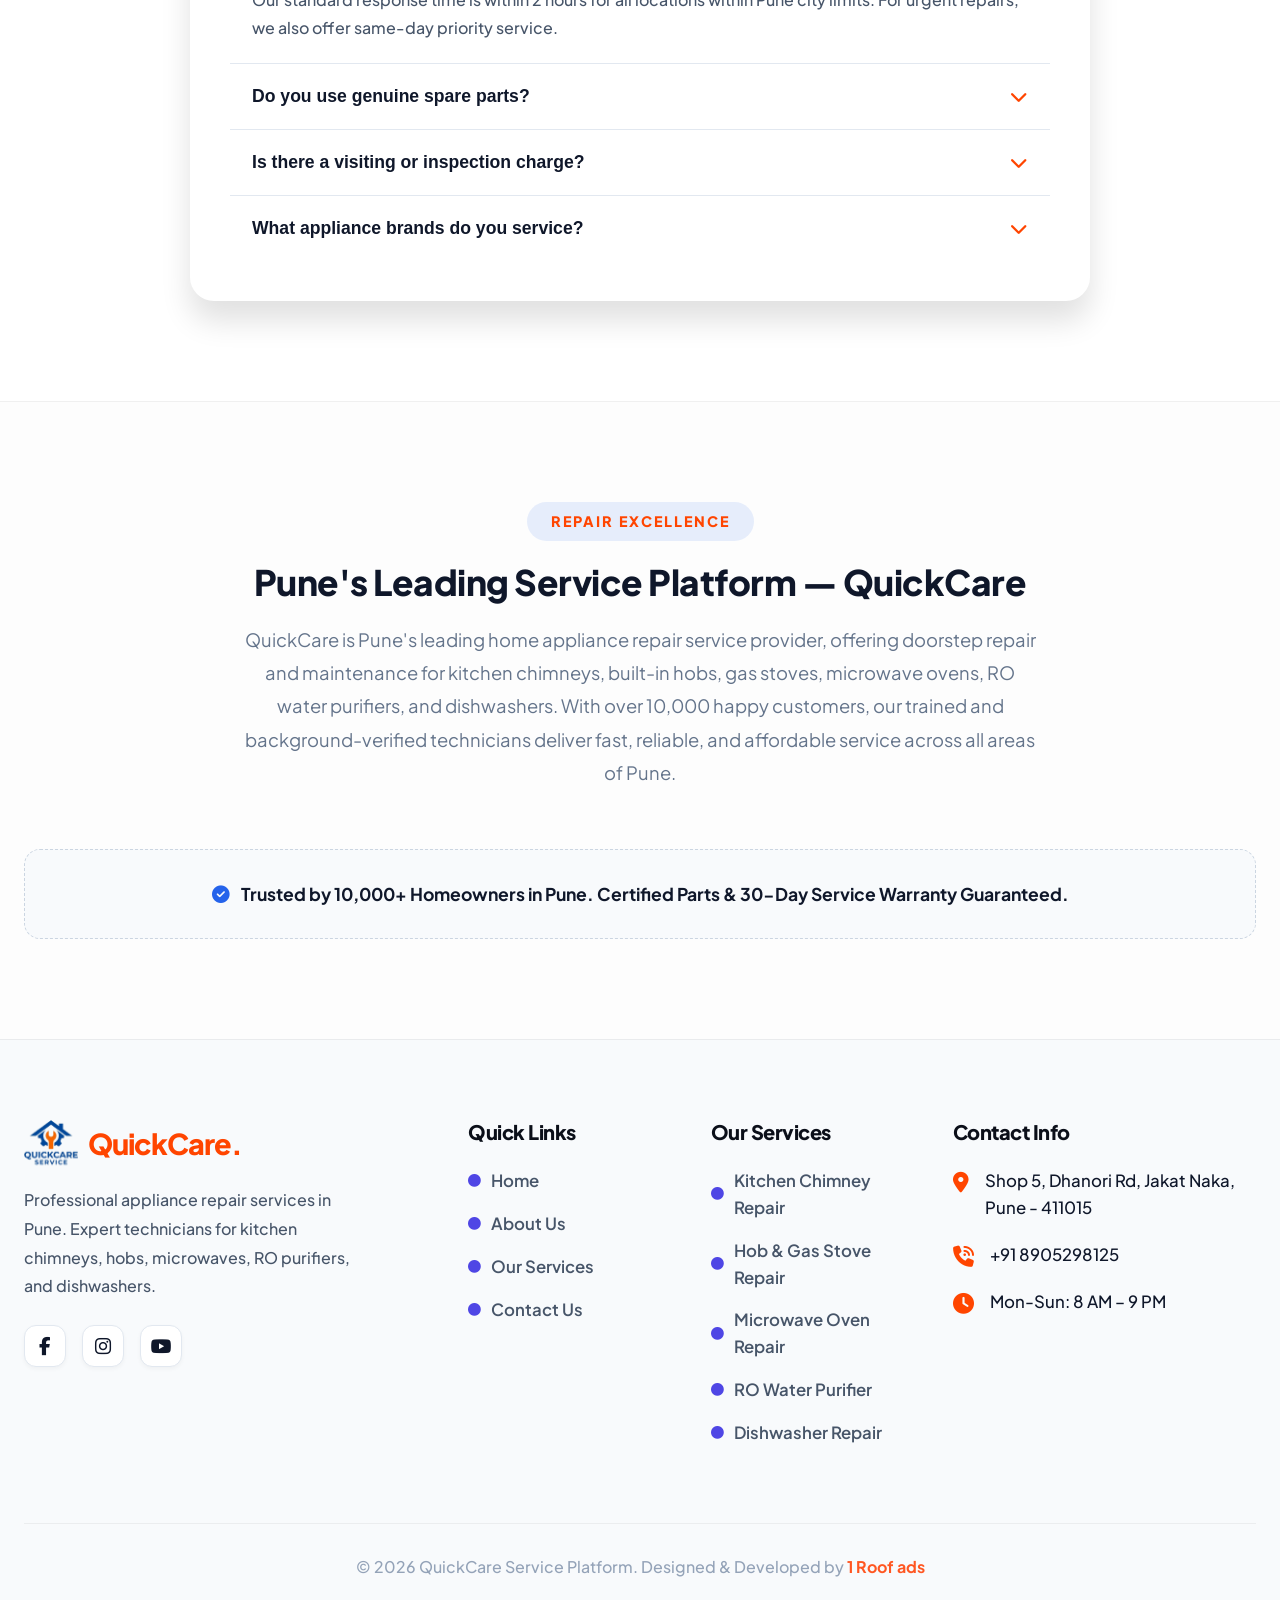
==== commit 9a02a85c: "new changes updated" ====
--- a/index.html
+++ b/index.html
@@ -25,7 +25,7 @@
       "name": "QuickCare Appliance Service",
       "description": "Expert kitchen chimney, built-in hob, microwave oven, RO water purifier, and dishwasher repair services in Pune.",
       "url": "https://quickcareservice.com",
-      "telephone": "+917756996498",
+      "telephone": "+918905298125",
       "email": "divedipankaj9@gmail.com",
       "address": {
         "@type": "PostalAddress",
@@ -1295,6 +1295,7 @@
             line-height: 1.6;
         }
     </style>
+    <link rel="icon" type="image/png" href="assets/logo_new_1774159155609.png">
 </head>
 
 <body>
@@ -1314,8 +1315,7 @@
                     style="width:100%; border:none; background:rgba(37,99,235,0.05); color:#2563eb; padding:12px; border-radius:10px; font-weight:700; cursor:pointer; margin-bottom:20px; display:flex; align-items:center; justify-content:center; gap:8px; transition:0.3s; box-shadow:0 4px 6px rgba(37,99,235,0.1);">
                     <i class="fas fa-crosshairs"></i> <span class="loc-text">Detect My Location</span>
                 </button>
-                <form
-                    onsubmit="event.preventDefault(); alert('Your service request has been submitted! Our team will call you shortly.'); document.getElementById('queryModal').classList.remove('active');">
+                <form>
                     <div class="form-group">
                         <i class="fas fa-user form-icon"></i>
                         <input type="text" class="form-control" placeholder="Your Name" required>
@@ -1354,7 +1354,7 @@
             </div>
             <div class="top-bar-right">
                 <a href="mailto:divedipankaj9@gmail.com"><i class="fas fa-envelope"></i> divedipankaj9@gmail.com</a>
-                <a href="tel:+917756996498" style="color: #FFF;"><i class="fas fa-phone-alt"></i> +91 7756996498</a>
+                <a href="tel:+918905298125" style="color: #FFF;"><i class="fas fa-phone-alt"></i> +91 8905298125</a>
             </div>
         </div>
     </div>
@@ -1384,7 +1384,7 @@
                     </div>
                 </div>
                 <a href="contact.html">Contact Us</a>
-                <a href="tel:+917756996498" class="btn btn-primary" style="margin-left: 10px; padding: 12px 24px;">
+                <a href="tel:+918905298125" class="btn btn-primary" style="margin-left: 10px; padding: 12px 24px;">
                     <i class="fas fa-headset"></i> Support 24/7
                 </a>
             </nav>
@@ -1462,8 +1462,7 @@
                 <div class="hero-form-card">
                     <h3>Book a Technician</h3>
                     <p class="form-subtitle">Get doorstep service within 2 hours</p>
-                    <form
-                        onsubmit="event.preventDefault(); alert('Your service request has been submitted! Our team will call you shortly.');">
+                    <form>
                         <button type="button" class="location-btn" onclick="detectLocation(this)"
                             style="width:100%; border:none; background:rgba(37,99,235,0.05); color:#2563eb; padding:12px; border-radius:10px; font-weight:700; cursor:pointer; margin-bottom:16px; display:flex; align-items:center; justify-content:center; gap:8px; transition:0.3s; box-shadow:0 4px 6px rgba(37,99,235,0.1);">
                             <i class="fas fa-map-marker-alt"></i> <span class="loc-text">Detect My Location</span>
@@ -1573,7 +1572,7 @@
                             maintenance. Restore full suction power for any chimney brand.</p>
                     </div>
                     <div class="svc-btns">
-                        <a href="https://wa.me/917756996498?text=Hi%2C%20I%20need%20Kitchen%20Chimney%20repair%20service%20in%20Pune.%20Please%20share%20details%20and%20availability."
+                        <a href="https://wa.me/918905298125?text=Hi%2C%20I%20need%20Kitchen%20Chimney%20repair%20service%20in%20Pune.%20Please%20share%20details%20and%20availability."
                             target="_blank" class="svc-btn svc-btn-wa"><i class="fab fa-whatsapp"></i> WhatsApp</a>
                         <a href="service-chimney.html" class="svc-btn svc-btn-detail">View Details <i
                                 class="fas fa-arrow-right"></i></a>
@@ -1592,7 +1591,7 @@
                             top fixing. Safe and certified gas appliance servicing.</p>
                     </div>
                     <div class="svc-btns">
-                        <a href="https://wa.me/917756996498?text=Hi%2C%20I%20need%20Built-in%20Hob%20%2F%20Gas%20Stove%20repair%20service%20in%20Pune.%20Please%20share%20details."
+                        <a href="https://wa.me/918905298125?text=Hi%2C%20I%20need%20Built-in%20Hob%20%2F%20Gas%20Stove%20repair%20service%20in%20Pune.%20Please%20share%20details."
                             target="_blank" class="svc-btn svc-btn-wa"><i class="fab fa-whatsapp"></i> WhatsApp</a>
                         <a href="service-hob.html" class="svc-btn svc-btn-detail">View Details <i
                                 class="fas fa-arrow-right"></i></a>
@@ -1611,7 +1610,7 @@
                             replacement, door switch repair, and complete motherboard servicing.</p>
                     </div>
                     <div class="svc-btns">
-                        <a href="https://wa.me/917756996498?text=Hi%2C%20I%20need%20Microwave%20Oven%20repair%20service%20in%20Pune.%20Please%20share%20details%20and%20pricing."
+                        <a href="https://wa.me/918905298125?text=Hi%2C%20I%20need%20Microwave%20Oven%20repair%20service%20in%20Pune.%20Please%20share%20details%20and%20pricing."
                             target="_blank" class="svc-btn svc-btn-wa"><i class="fab fa-whatsapp"></i> WhatsApp</a>
                         <a href="service-microwave.html" class="svc-btn svc-btn-detail">View Details <i
                                 class="fas fa-arrow-right"></i></a>
@@ -1630,7 +1629,7 @@
                             pure, safe drinking water restored quickly.</p>
                     </div>
                     <div class="svc-btns">
-                        <a href="https://wa.me/917756996498?text=Hi%2C%20I%20need%20RO%20Water%20Purifier%20repair%20%2F%20maintenance%20in%20Pune.%20Please%20share%20details."
+                        <a href="https://wa.me/918905298125?text=Hi%2C%20I%20need%20RO%20Water%20Purifier%20repair%20%2F%20maintenance%20in%20Pune.%20Please%20share%20details."
                             target="_blank" class="svc-btn svc-btn-wa"><i class="fab fa-whatsapp"></i> WhatsApp</a>
                         <a href="service-ro.html" class="svc-btn svc-btn-detail">View Details <i
                                 class="fas fa-arrow-right"></i></a>
@@ -1649,7 +1648,7 @@
                             arms, drain pumps, and control board issues.</p>
                     </div>
                     <div class="svc-btns">
-                        <a href="https://wa.me/917756996498?text=Hi%2C%20I%20need%20Dishwasher%20repair%20service%20in%20Pune.%20Please%20share%20details%20and%20availability."
+                        <a href="https://wa.me/918905298125?text=Hi%2C%20I%20need%20Dishwasher%20repair%20service%20in%20Pune.%20Please%20share%20details%20and%20availability."
                             target="_blank" class="svc-btn svc-btn-wa"><i class="fab fa-whatsapp"></i> WhatsApp</a>
                         <a href="service-dishwasher.html" class="svc-btn svc-btn-detail">View Details <i
                                 class="fas fa-arrow-right"></i></a>
@@ -1845,7 +1844,7 @@
                
                 <div class="seo-card" data-aos="fade-up" data-aos-delay="600">
                     <h3><i class="fas fa-map-marked-alt"></i> Serving All Areas in Pune</h3>
-                    <p>QuickCare provides doorstep appliance repair services across all major localities in Pune including Kothrud, Hinjewadi, Wakad, Baner, Viman Nagar, Kharadi, Hadapsar, Kondhwa, Undri, NIBM, Aundh, Pimpri-Chinchwad, Dhanori, and more. Call us at <strong>+91 7756996498</strong> (toll-free) for instant service.</p>
+                    <p>QuickCare provides doorstep appliance repair services across all major localities in Pune including Kothrud, Hinjewadi, Wakad, Baner, Viman Nagar, Kharadi, Hadapsar, Kondhwa, Undri, NIBM, Aundh, Pimpri-Chinchwad, Dhanori, and more. Call us at <strong>+91 8905298125</strong> (toll-free) for instant service.</p>
                 </div>
             </div> -->
 
@@ -1860,8 +1859,8 @@
     <div class="fab-container">
         <a onclick="document.getElementById('queryModal').classList.add('active');" class="fab fab-query"
             style="background:#8B5CF6; cursor:pointer;" title="Book a Technician"><i class="fas fa-tools"></i></a>
-        <a href="https://wa.me/917756996498" target="_blank" class="fab fab-wa"><i class="fab fa-whatsapp"></i></a>
-        <a href="tel:+917756996498" class="fab fab-call"><i class="fas fa-phone-alt"></i></a>
+        <a href="https://wa.me/918905298125" target="_blank" class="fab fab-wa"><i class="fab fa-whatsapp"></i></a>
+        <a href="tel:+918905298125" class="fab fab-call"><i class="fas fa-phone-alt"></i></a>
     </div>
 
     <!-- Footer -->
@@ -1909,7 +1908,7 @@
                     <ul class="footer-contact">
                         <li><i class="fas fa-map-marker-alt"></i> <span>Shop 5, Dhanori Rd, Jakat Naka, Pune -
                                 411015</span></li>
-                        <li><i class="fas fa-phone-volume"></i> <span>+91 7756996498</span></li>
+                        <li><i class="fas fa-phone-volume"></i> <span>+91 8905298125</span></li>
                         <li><i class="fas fa-clock"></i> <span>Mon-Sun: 8 AM – 9 PM</span></li>
                     </ul>
                 </div>
--- a/style.css
+++ b/style.css
@@ -76,10 +76,12 @@
 .main-header.sticky { position: fixed; top: 0; padding: 15px 0; box-shadow: var(--shadow-lg); animation: slideDown 0.5s ease; }
 @keyframes slideDown { from { transform: translateY(-100%); } to { transform: translateY(0); } }
 .header-wrapper { display: flex; justify-content: space-between; align-items: center; }
-.logo { display: flex; align-items: center; gap: 12px; }
-.logo img { height: 50px; mix-blend-mode: multiply; }
-.logo-title { font-size: 1.8rem; font-weight: 800; color: var(--primary-dark); letter-spacing: -1px; line-height: 1; }
-.logo-sub { font-size: 0.8rem; color: var(--secondary); font-weight: 800; text-transform: uppercase; letter-spacing: 2px; margin-top: 4px; display: block; }
+.logo { display: flex; align-items: center; gap: 12px; text-decoration: none; }
+.logo img { height: 52px; width: auto; object-fit: contain; mix-blend-mode: multiply; transition: var(--transition); }
+.logo:hover img { transform: scale(1.05); }
+.logo-text { display: flex; flex-direction: column; justify-content: center; }
+.logo-title { font-size: 1.8rem; font-weight: 800; color: var(--primary); letter-spacing: -0.5px; line-height: 1.1; }
+.logo-sub { font-size: 0.75rem; color: var(--secondary); font-weight: 800; text-transform: uppercase; letter-spacing: 1.5px; margin-top: 2px; display: block; }
 .nav-menu { display: flex; align-items: center; gap: 32px; }
 .nav-menu a { font-weight: 700; color: var(--text-dark); font-size: 1rem; position: relative; display: inline-block; }
 .nav-menu > a::after { content: ''; position: absolute; bottom: -5px; left: 0; width: 0%; height: 2px; background: var(--primary); transition: var(--transition); }
@@ -280,7 +282,9 @@
     .top-bar-left { display: none; }
     .top-bar { padding: 10px 0; text-align: center; }
     .top-bar .container { justify-content: center; }
-    .logo-title { font-size: 1.5rem; }
+    .logo img { height: 42px; }
+    .logo-title { font-size: 1.4rem; }
+    .logo-sub { font-size: 0.65rem; letter-spacing: 1px; margin-top: 1px; }
     
     .mobile-btn { display: block; z-index: 1001; }
     .nav-menu { position: fixed; top: 0; left: -100%; width: 85%; max-width: 350px; height: 100vh; background: #FFF; box-shadow: var(--shadow-xl); flex-direction: column; align-items: flex-start; padding: 100px 30px 40px; gap: 20px; transition: 0.4s cubic-bezier(0.16, 1, 0.3, 1); z-index: 1000; overflow-y: auto; display: flex; }
@@ -319,6 +323,9 @@
     .trust-grid-6 { grid-template-columns: 1fr; }
     .visual-card .v-content h3 { font-size: 1.3rem; }
     .hero-content h1 { font-size: 2.2rem; }
+    .logo img { height: 35px; }
+    .logo-title { font-size: 1.15rem; }
+    .logo-sub { font-size: 0.58rem; letter-spacing: 0.5px; margin-top: 1px; }
 }
 
 @media (max-width: 1024px) {
